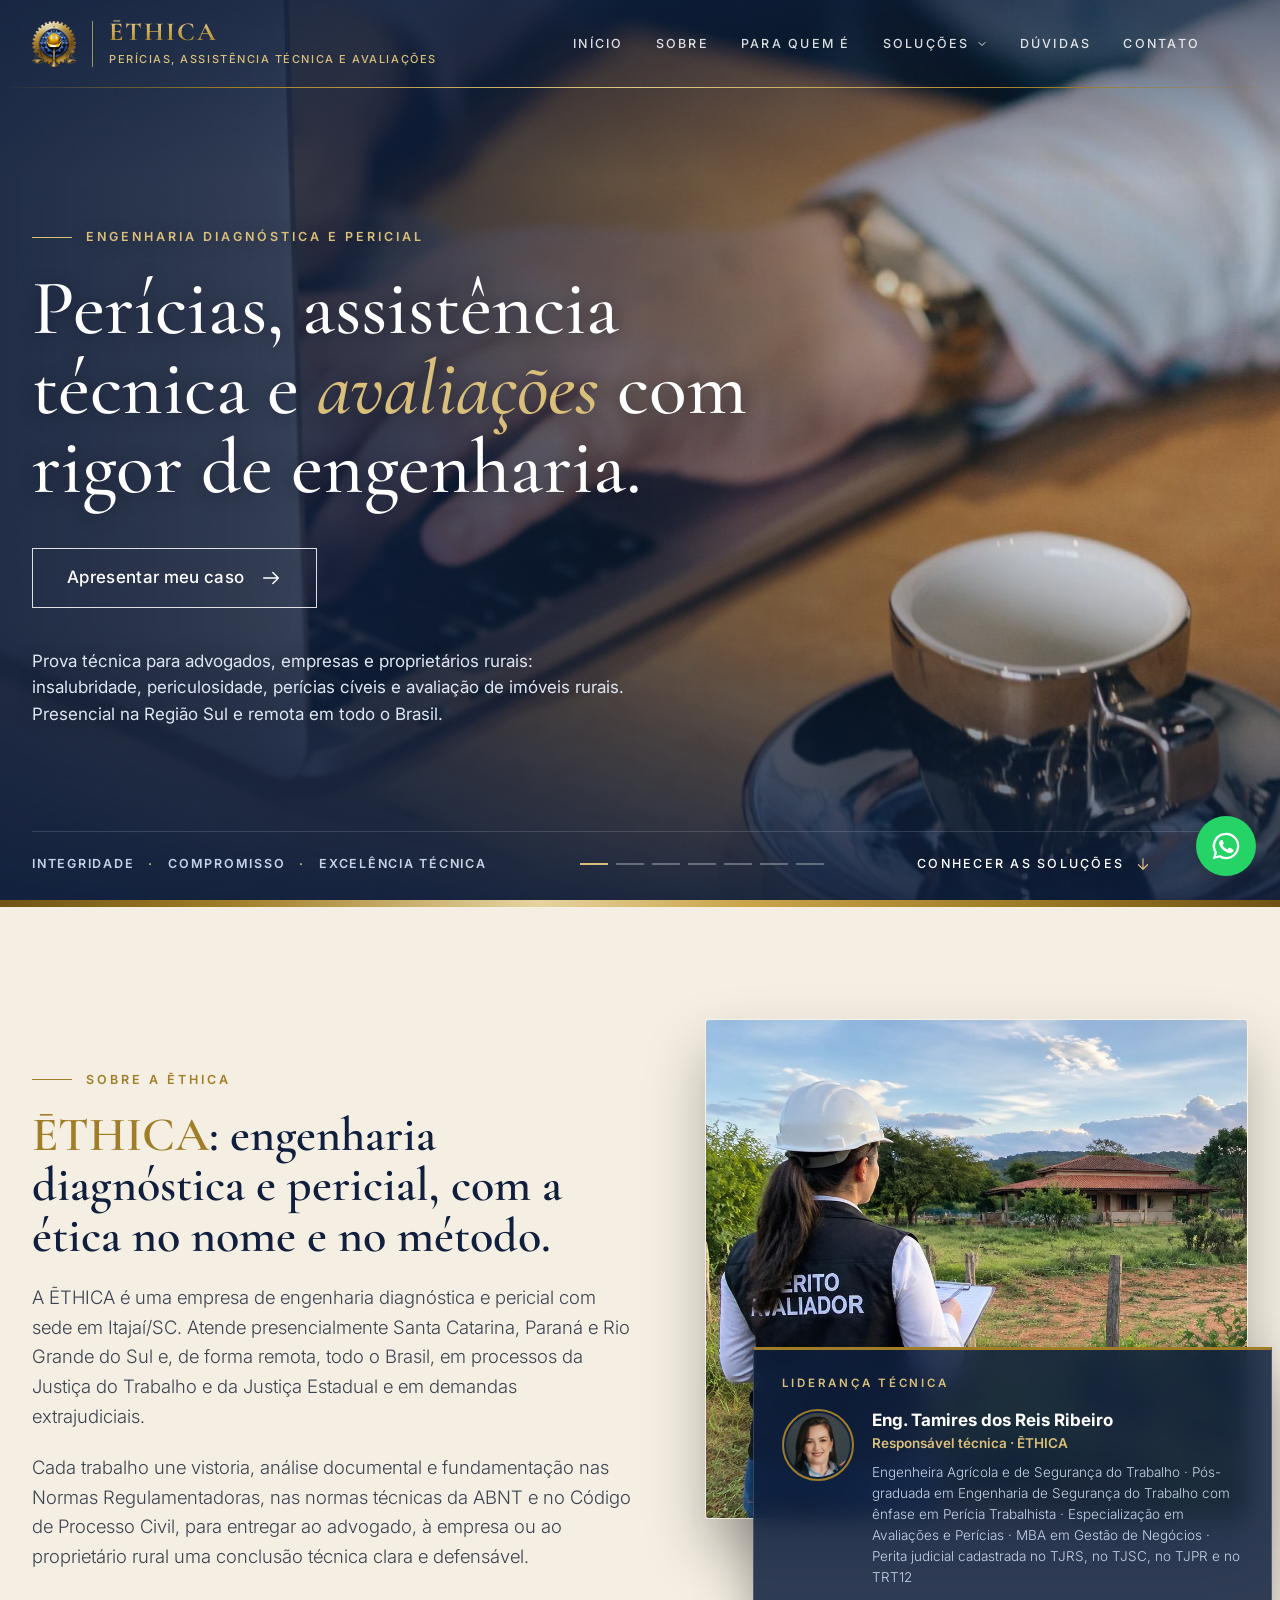
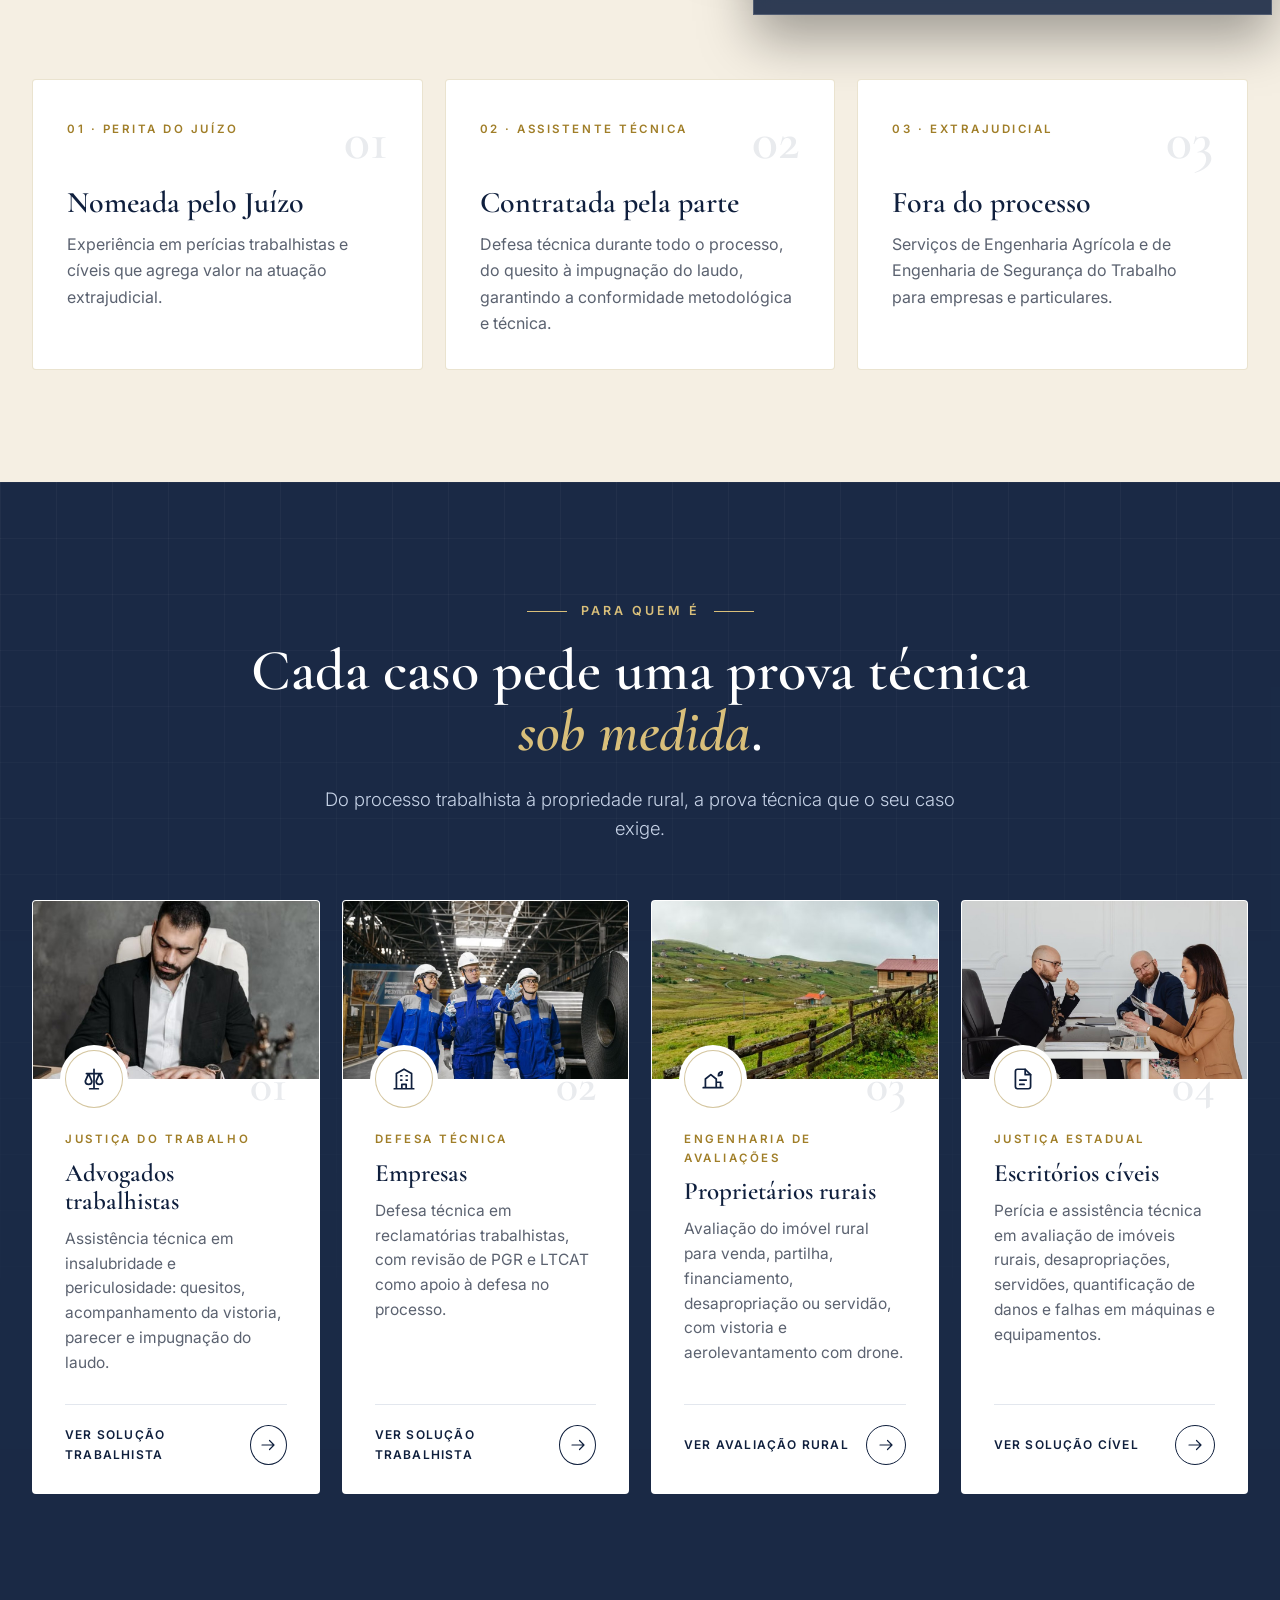
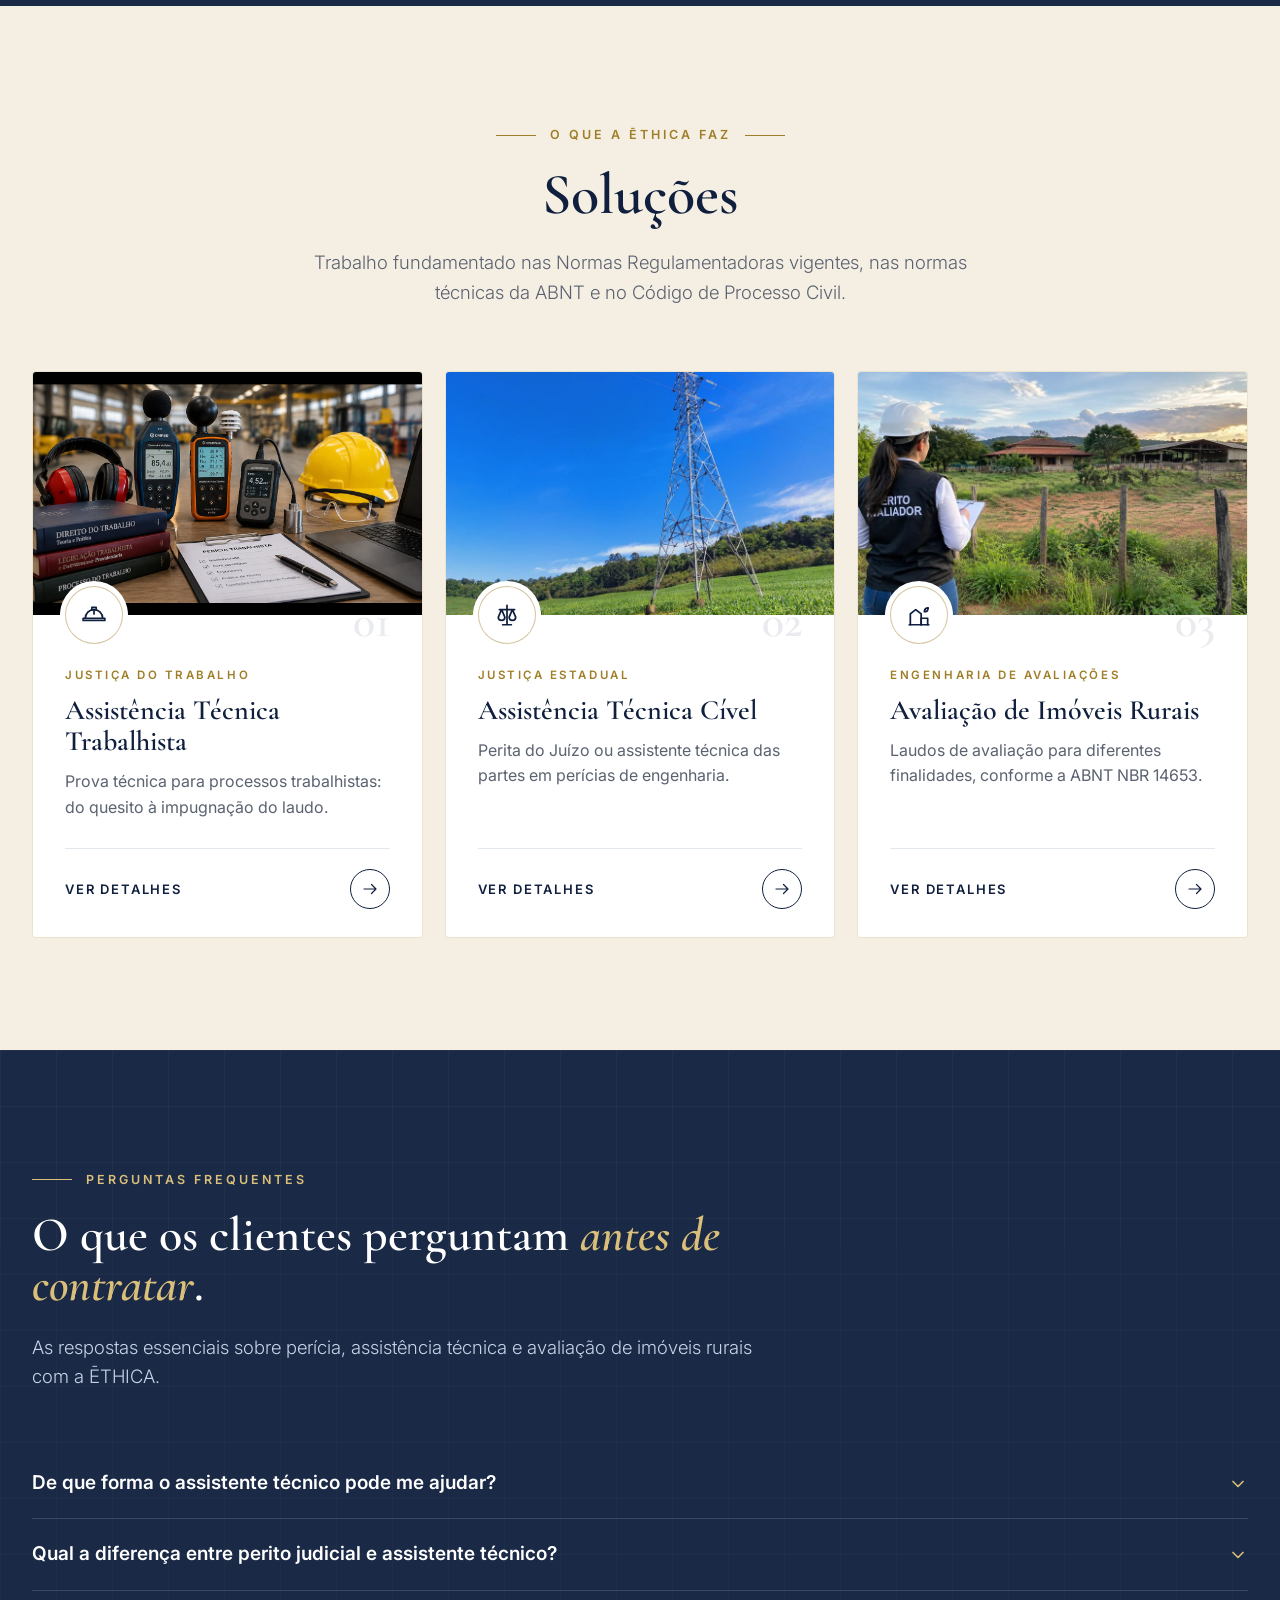
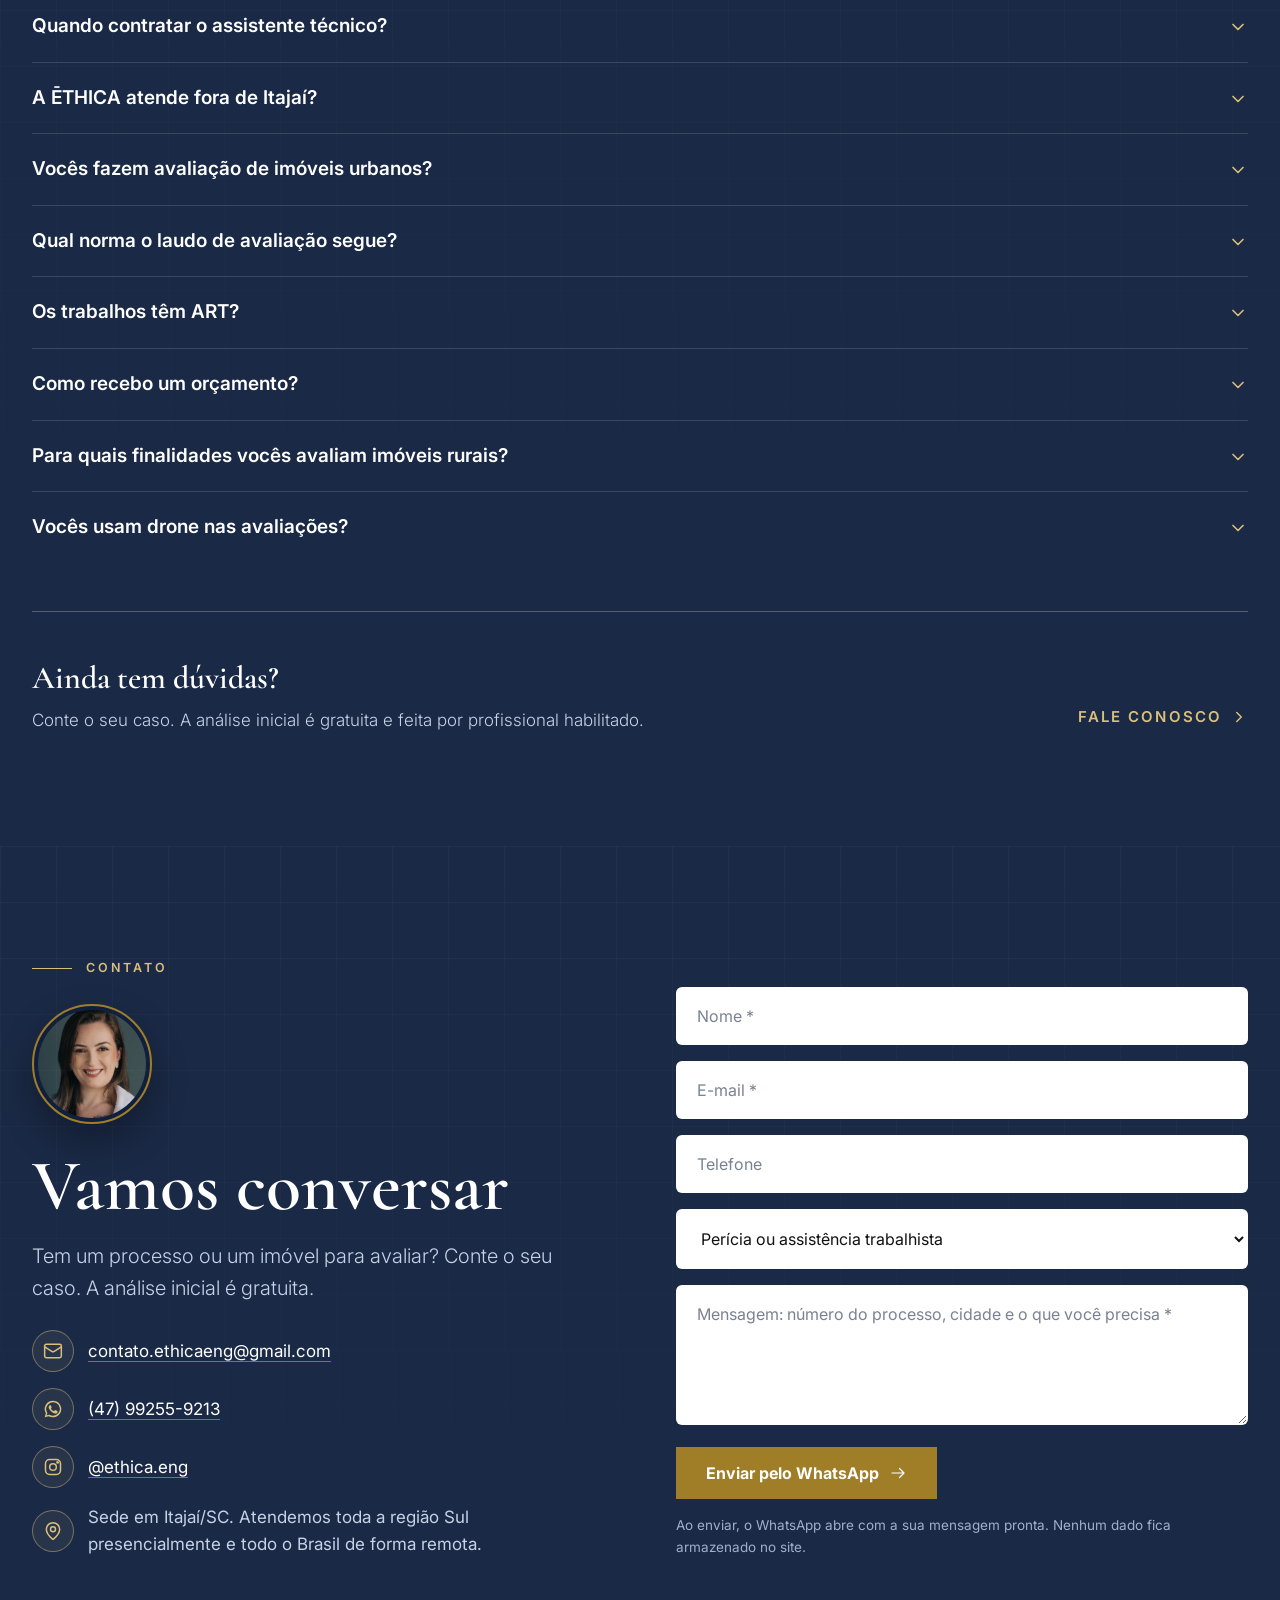
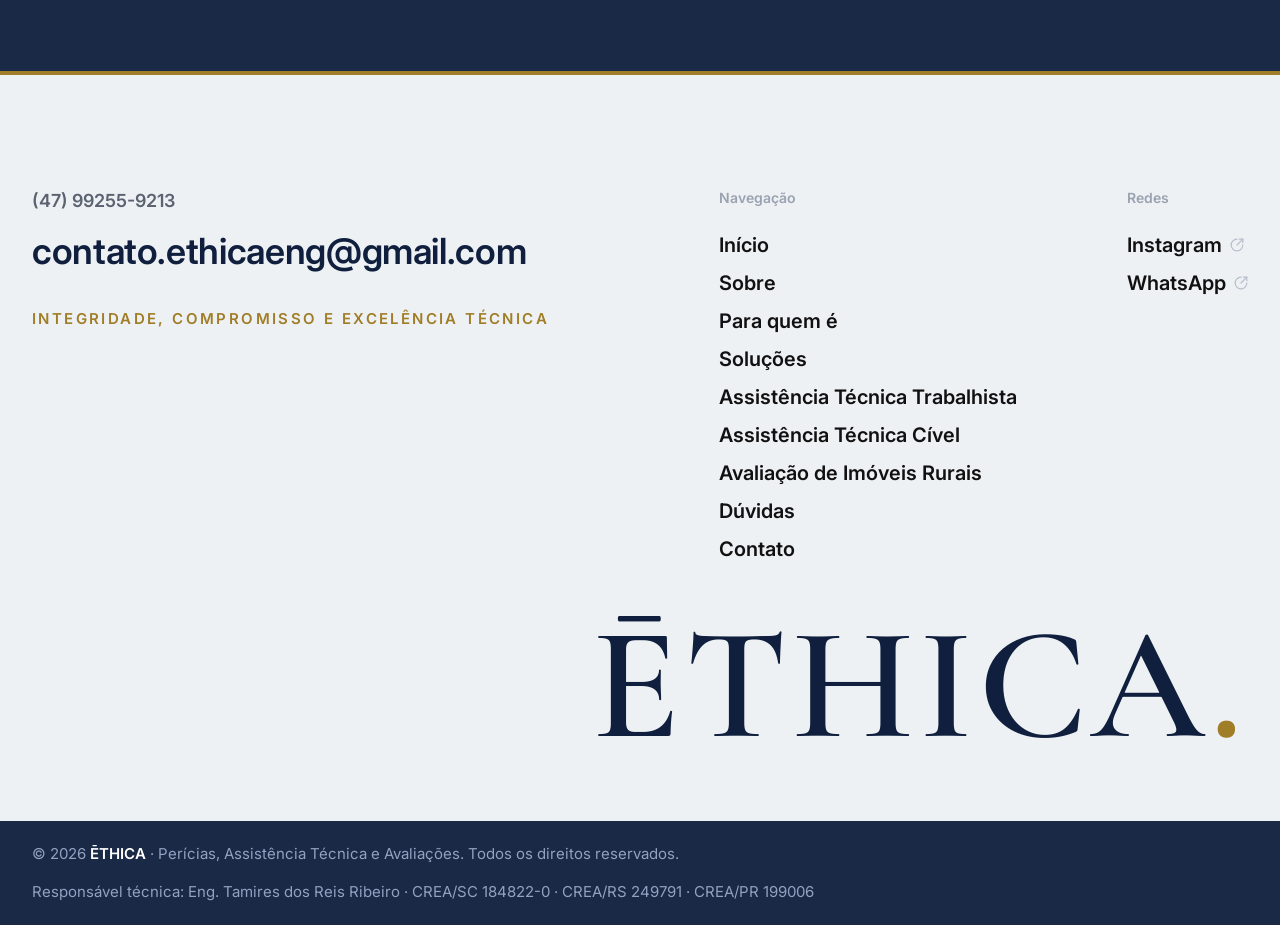
==== index.html @ 604cb1b0 "Site ETHICA" ====
<!DOCTYPE html>
<html lang="pt-BR">
<head>
<meta charset="UTF-8">
<meta name="viewport" content="width=device-width, initial-scale=1">
<title>ĒTHICA: Perícias, Assistência Técnica e Avaliações de Engenharia</title>
<meta name="description" content="Perícia judicial e assistência técnica trabalhista e cível, insalubridade, periculosidade e avaliação de imóveis rurais conforme a ABNT NBR 14653. Atendimento presencial na região Sul e remoto em todo o Brasil.">
<link rel="canonical" href="https://ethicaeng.com.br/">
<link rel="icon" type="image/png" href="img/favicon.png">
<link rel="apple-touch-icon" href="img/apple-touch-icon.png">
<meta name="theme-color" content="#0f1f3d">
<meta property="og:type" content="website">
<meta property="og:title" content="ĒTHICA: Perícias, Assistência Técnica e Avaliações de Engenharia">
<meta property="og:description" content="Perícia judicial, assistência técnica trabalhista e cível e avaliação de imóveis rurais. Integridade, Compromisso e Excelência Técnica.">
<meta property="og:url" content="https://ethicaeng.com.br/">
<meta property="og:image" content="https://ethicaeng.com.br/img/abertura/02-torre-lavoura.jpg">
<meta property="og:locale" content="pt_BR">
<link rel="preconnect" href="https://fonts.googleapis.com">
<link rel="preconnect" href="https://fonts.gstatic.com" crossorigin>
<link href="https://fonts.googleapis.com/css2?family=Cormorant+Garamond:wght@500;600;700&family=Inter:wght@300;400;500;600;700&display=swap" rel="stylesheet">
<script type="application/ld+json">
{
  "@context": "https://schema.org",
  "@type": "ProfessionalService",
  "name": "ĒTHICA · Perícias, Assistência Técnica e Avaliações",
  "slogan": "Integridade, Compromisso e Excelência Técnica",
  "url": "https://ethicaeng.com.br/",
  "logo": "https://ethicaeng.com.br/img/logo-simbolo.png",
  "image": "https://ethicaeng.com.br/img/foto_9710.jpg",
  "email": "contato.ethicaeng@gmail.com",
  "telephone": "+55 47 99255-9213",
  "address": {"@type": "PostalAddress", "addressLocality": "Itajaí", "addressRegion": "SC", "addressCountry": "BR"},
  "areaServed": ["Santa Catarina", "Paraná", "Rio Grande do Sul", "Brasil"],
  "founder": {"@type": "Person", "name": "Tamires dos Reis Ribeiro", "jobTitle": "Engenheira Agrícola e de Segurança do Trabalho"},
  "sameAs": ["https://www.instagram.com/ethica.eng/"]
}
</script>
<link rel="stylesheet" href="css/estilo.css">
</head>
<body>

<header id="topo">
  <div class="container cab">
    <a href="#inicio" class="marca" aria-label="ĒTHICA, ir para o início">
      <img src="img/logo-simbolo.png" alt="" width="46" height="48"><i class="fio" aria-hidden="true"></i><span><b>ĒTHICA</b><small>Perícias, Assistência Técnica e Avaliações</small></span>
    </a>
    <nav class="menu-wrap" aria-label="Menu principal">
      <ul class="menu">
        <li><a href="#inicio">Início</a></li>
        <li><a href="#sobre">Sobre</a></li>
        <li><a href="#para-quem">Para quem é</a></li>
        <li class="tem-sub"><button type="button" aria-expanded="false">Soluções <svg viewBox="0 0 24 24" fill="none" stroke="currentColor" stroke-width="2" stroke-linecap="round" stroke-linejoin="round"><path d="M6 9l6 6 6-6"/></svg></button>
          <ul class="submenu">
            <li><a href="trabalhista.html"><b>Assistência Técnica Trabalhista</b><span>Insalubridade e periculosidade</span></a></li>
            <li><a href="civel.html"><b>Assistência Técnica Cível</b><span>Perita do Juízo ou assistente da parte</span></a></li>
            <li><a href="avaliacao-rural.html"><b>Avaliação de Imóveis Rurais</b><span>Laudos conforme a ABNT NBR 14653</span></a></li>
          </ul>
        </li>
        <li><a href="#duvidas">Dúvidas</a></li>
        <li><a href="#contato">Contato</a></li>
      </ul>
    </nav>
    <div class="cab-dir">
      <button class="hamb" type="button" aria-label="Abrir menu" aria-expanded="false" aria-controls="gaveta"><span></span><span></span></button>
    </div>
  </div>
  <div class="gaveta" id="gaveta">
    <a href="#inicio">Início</a>
    <a href="#sobre">Sobre</a>
    <a href="#para-quem">Para quem é</a>
    <a href="#servicos">Soluções</a>
    <a class="sub" href="trabalhista.html">Assistência Técnica Trabalhista</a>
    <a class="sub" href="civel.html">Assistência Técnica Cível</a>
    <a class="sub" href="avaliacao-rural.html">Avaliação de Imóveis Rurais</a>
    <a href="#duvidas">Dúvidas</a>
    <a href="#contato">Contato</a>
  </div>
</header>

<main>
<!-- ===== Abertura ===== -->
<section class="hero" id="inicio">
  <div class="carrossel" aria-hidden="true">
    <div class="slide cheia ativo"><img src="img/abertura/03-mesa-larga.jpg" fetchpriority="high" alt="" style="object-position:60% 50%" decoding="async"></div>
    <div class="slide cheia"><img data-src="img/abertura/02-torre-lavoura.jpg" alt="" style="object-position:70% 50%" decoding="async"></div>
    <div class="slide cheia"><img data-src="img/abertura/13-silos-metalicos-esp.jpg" alt="" style="object-position:70% 60%" decoding="async"></div>
    <div class="slide cheia"><img data-src="img/abertura/12-perita-larga.jpg" alt="" style="object-position:70% 30%" decoding="async"></div>
    <div class="slide cheia"><img data-src="img/abertura/14b-avaliacao-fisica.jpg" alt="" style="object-position:100% 50%" decoding="async"></div>
    <div class="slide cheia"><img data-src="img/abertura/14c-avaliacao-biologica.jpg" alt="" style="object-position:60% 40%" decoding="async"></div>
    <div class="slide cheia"><img data-src="img/abertura/14a-avaliacao-quimica.jpg" alt="" style="object-position:100% 50%" decoding="async"></div>
  </div>
  <div class="container">
    <div class="hero-texto">
      <span class="etq">Engenharia diagnóstica e pericial</span>
      <h1>Perícias, assistência técnica e <em>avaliações</em> com rigor de engenharia.</h1>
      <a class="btn-linha" href="#contato">Apresentar meu caso <svg viewBox="0 0 24 24" fill="none" stroke="currentColor" stroke-width="1.6" stroke-linecap="round" stroke-linejoin="round"><path d="M4 12h16M14 6l6 6-6 6"/></svg></a>
      <p>Prova técnica para advogados, empresas e proprietários rurais: insalubridade, periculosidade, perícias cíveis e avaliação de imóveis rurais. Presencial na Região Sul e remota em todo o Brasil.</p>
    </div>
    <div class="hero-rodape">
      <div class="valores"><span>Integridade</span><span>Compromisso</span><span>Excelência Técnica</span></div>
      <div class="pontos" role="group" aria-label="Fotos da abertura"><button type="button" aria-label="Foto 1 de 7" aria-current="true"></button><button type="button" aria-label="Foto 2 de 7"></button><button type="button" aria-label="Foto 3 de 7"></button><button type="button" aria-label="Foto 4 de 7"></button><button type="button" aria-label="Foto 5 de 7"></button><button type="button" aria-label="Foto 6 de 7"></button><button type="button" aria-label="Foto 7 de 7"></button></div>
      <a class="rolar" href="#para-quem">Conhecer as soluções <svg viewBox="0 0 24 24" fill="none" stroke="currentColor" stroke-width="1.6" stroke-linecap="round" stroke-linejoin="round"><path d="M12 5v14M6 13l6 6 6-6"/></svg></a>
    </div>
  </div>
</section>
<div class="faixa"></div>

<!-- ===== Sobre a ĒTHICA (bege) ===== -->
<section class="bg-bege" id="sobre">
  <div class="container">
    <div class="sobre-grade">
      <div class="texto">
        <span class="etq revela">Sobre a ĒTHICA</span>
        <h2 class="titulo menor revela"><em>ĒTHICA</em>: engenharia diagnóstica e pericial, com a ética no nome e no método.</h2>
        <p class="revela">A ĒTHICA é uma empresa de engenharia diagnóstica e pericial com sede em Itajaí/SC. Atende presencialmente Santa Catarina, Paraná e Rio Grande do Sul e, de forma remota, todo o Brasil, em processos da Justiça do Trabalho e da Justiça Estadual e em demandas extrajudiciais.</p>
        <p class="revela">Cada trabalho une vistoria, análise documental e fundamentação nas Normas Regulamentadoras, nas normas técnicas da ABNT e no Código de Processo Civil, para entregar ao advogado, à empresa ou ao proprietário rural uma conclusão técnica clara e defensável.</p>
      </div>
      <div class="sobre-visual revela">
        <div class="sv-foto"><img src="img/servicos/rural-topo.jpg" alt="Vistoria de campo da ĒTHICA em imóvel rural" width="1600" height="900" loading="lazy"></div>
        <div class="lider">
          <span class="lider-etq">Liderança técnica</span>
          <div class="lider-pessoa">
            <img src="img/tamires-avatar.jpg" alt="Eng. Tamires dos Reis Ribeiro" width="160" height="160" loading="lazy">
            <div>
              <h3>Eng. Tamires dos Reis Ribeiro</h3>
              <span class="cargo">Responsável técnica · ĒTHICA</span>
              <p>Engenheira Agrícola e de Segurança do Trabalho · Pós-graduada em Engenharia de Segurança do Trabalho com ênfase em Perícia Trabalhista · Especialização em Avaliações e Perícias · MBA em Gestão de Negócios · Perita judicial cadastrada no TJRS, no TJSC, no TJPR e no TRT12</p>
            </div>
          </div>
        </div>
      </div>
    </div>
    <div class="formas3">
      <div class="forma revela"><div class="forma-cab"><span class="n">01 · PERITA DO JUÍZO</span><span class="forma-num">01</span></div><h3>Nomeada pelo Juízo</h3><p>Experiência em perícias trabalhistas e cíveis que agrega valor na atuação extrajudicial.</p></div>
      <div class="forma revela"><div class="forma-cab"><span class="n">02 · ASSISTENTE TÉCNICA</span><span class="forma-num">02</span></div><h3>Contratada pela parte</h3><p>Defesa técnica durante todo o processo, do quesito à impugnação do laudo, garantindo a conformidade metodológica e técnica.</p></div>
      <div class="forma revela"><div class="forma-cab"><span class="n">03 · EXTRAJUDICIAL</span><span class="forma-num">03</span></div><h3>Fora do processo</h3><p>Serviços de Engenharia Agrícola e de Engenharia de Segurança do Trabalho para empresas e particulares.</p></div>
    </div>
  </div>
</section>

<!-- ===== Para quem ===== -->
<section class="bg-marinho grade-fundo" id="para-quem">
  <div class="container">
    <div class="pq-topo">
      <span class="etq revela">Para quem é</span>
      <h2 class="titulo revela">Cada caso pede uma prova técnica <em>sob medida</em>.</h2>
      <p class="intro revela">Do processo trabalhista à propriedade rural, a prova técnica que o seu caso exige.</p>
    </div>
    <div class="grade-servicos grade-4">
      <a class="servico revela" href="trabalhista.html">
        <div class="capa"><img src="img/publicos/advogados.jpg" alt="Advogado analisando documentos do processo no escritório" width="960" height="600" loading="lazy"></div>
        <div class="sol-corpo">
          <div class="sol-cab"><div class="icone"><svg viewBox="0 0 24 24" fill="none" stroke="currentColor" stroke-width="1.6" stroke-linecap="round" stroke-linejoin="round"><path d="M12 3v18M5 7h14M7 7l-3 7a3 3 0 006 0zM17 7l-3 7a3 3 0 006 0zM8 21h8"/></svg></div><span class="pub-num">01</span></div>
          <span class="pub-area">Justiça do Trabalho</span>
          <h3>Advogados trabalhistas</h3>
          <p>Assistência técnica em insalubridade e periculosidade: quesitos, acompanhamento da vistoria, parecer e impugnação do laudo.</p>
          <span class="pub-link">Ver solução trabalhista<i><svg viewBox="0 0 24 24" fill="none" stroke="currentColor" stroke-width="1.6" stroke-linecap="round" stroke-linejoin="round"><path d="M4 12h16M14 6l6 6-6 6"/></svg></i></span>
        </div>
      </a>
      <a class="servico revela" href="trabalhista.html">
        <div class="capa"><img src="img/publicos/empresas.jpg" alt="Equipe com EPI em inspeção no chão de fábrica" width="960" height="600" loading="lazy"></div>
        <div class="sol-corpo">
          <div class="sol-cab"><div class="icone"><svg viewBox="0 0 24 24" fill="none" stroke="currentColor" stroke-width="1.6" stroke-linecap="round" stroke-linejoin="round"><path d="M3 21h18M5 21V7l7-4 7 4v14M9 9h1M14 9h1M9 13h1M14 13h1M10 21v-4h4v4"/></svg></div><span class="pub-num">02</span></div>
          <span class="pub-area">Defesa técnica</span>
          <h3>Empresas</h3>
          <p>Defesa técnica em reclamatórias trabalhistas, com revisão de PGR e LTCAT como apoio à defesa no processo.</p>
          <span class="pub-link">Ver solução trabalhista<i><svg viewBox="0 0 24 24" fill="none" stroke="currentColor" stroke-width="1.6" stroke-linecap="round" stroke-linejoin="round"><path d="M4 12h16M14 6l6 6-6 6"/></svg></i></span>
        </div>
      </a>
      <a class="servico revela" href="avaliacao-rural.html">
        <div class="capa"><img src="img/publicos/rurais.jpg" alt="Propriedade rural com cerca, pastagem e benfeitorias" width="960" height="600" loading="lazy"></div>
        <div class="sol-corpo">
          <div class="sol-cab"><div class="icone"><svg viewBox="0 0 24 24" fill="none" stroke="currentColor" stroke-width="1.6" stroke-linecap="round" stroke-linejoin="round"><path d="M3 20h18M5 20v-8l5-4 5 4v8M15 20v-5h4v5M17 9c0-2 1.5-3.5 3.5-3.5C20.5 7.5 19 9 17 9z"/></svg></div><span class="pub-num">03</span></div>
          <span class="pub-area">Engenharia de avaliações</span>
          <h3>Proprietários rurais</h3>
          <p>Avaliação do imóvel rural para venda, partilha, financiamento, desapropriação ou servidão, com vistoria e aerolevantamento com drone.</p>
          <span class="pub-link">Ver avaliação rural<i><svg viewBox="0 0 24 24" fill="none" stroke="currentColor" stroke-width="1.6" stroke-linecap="round" stroke-linejoin="round"><path d="M4 12h16M14 6l6 6-6 6"/></svg></i></span>
        </div>
      </a>
      <a class="servico revela" href="civel.html">
        <div class="capa"><img src="img/publicos/civeis.jpg" alt="Reunião de advogados e cliente analisando documentos" width="960" height="600" loading="lazy"></div>
        <div class="sol-corpo">
          <div class="sol-cab"><div class="icone"><svg viewBox="0 0 24 24" fill="none" stroke="currentColor" stroke-width="1.6" stroke-linecap="round" stroke-linejoin="round"><path d="M14 3H7a2 2 0 00-2 2v14a2 2 0 002 2h10a2 2 0 002-2V8z"/><path d="M14 3v5h5M9 13h6M9 17h4"/></svg></div><span class="pub-num">04</span></div>
          <span class="pub-area">Justiça Estadual</span>
          <h3>Escritórios cíveis</h3>
          <p>Perícia e assistência técnica em avaliação de imóveis rurais, desapropriações, servidões, quantificação de danos e falhas em máquinas e equipamentos.</p>
          <span class="pub-link">Ver solução cível<i><svg viewBox="0 0 24 24" fill="none" stroke="currentColor" stroke-width="1.6" stroke-linecap="round" stroke-linejoin="round"><path d="M4 12h16M14 6l6 6-6 6"/></svg></i></span>
        </div>
      </a>
    </div>
  </div>
</section>

<!-- ===== Visão geral dos serviços ===== -->
<section class="bg-bege" id="servicos">
  <div class="container">
    <div class="sol-topo">
      <span class="etq revela">O que a ĒTHICA faz</span>
      <h2 class="titulo revela">Soluções</h2>
      <p class="intro revela">Trabalho fundamentado nas Normas Regulamentadoras vigentes, nas normas técnicas da ABNT e no Código de Processo Civil.</p>
    </div>
    <div class="grade-servicos">
      <a class="servico revela" href="trabalhista.html">
        <div class="capa"><img src="img/servicos/trabalhista-capa.jpg?v=2" alt="Instrumentos de medição de ruído, calor e vibração, EPIs e checklist de perícia trabalhista" width="1280" height="800" loading="lazy"></div>
        <div class="sol-corpo">
          <div class="sol-cab"><div class="icone"><svg viewBox="0 0 24 24" fill="none" stroke="currentColor" stroke-width="1.6" stroke-linecap="round" stroke-linejoin="round"><path d="M4 15a8 8 0 0116 0"/><path d="M2 15h20v2H2z"/><path d="M10 7.3V5h4v2.3M12 7v4"/></svg></div><span class="pub-num">01</span></div>
          <span class="pub-area">Justiça do Trabalho</span>
          <h3>Assistência Técnica Trabalhista</h3>
          <p>Prova técnica para processos trabalhistas: do quesito à impugnação do laudo.</p>
          <span class="pub-link">Ver detalhes<i><svg viewBox="0 0 24 24" fill="none" stroke="currentColor" stroke-width="1.6" stroke-linecap="round" stroke-linejoin="round"><path d="M4 12h16M14 6l6 6-6 6"/></svg></i></span>
        </div>
      </a>
      <a class="servico revela" href="civel.html">
        <div class="capa"><img src="img/servicos/civel-capa.jpg" alt="Reunião de advogados e cliente analisando documentos" width="800" height="500" loading="lazy"></div>
        <div class="sol-corpo">
          <div class="sol-cab"><div class="icone"><svg viewBox="0 0 24 24" fill="none" stroke="currentColor" stroke-width="1.6" stroke-linecap="round" stroke-linejoin="round"><path d="M12 3v18M5 7h14M7 7l-3 7a3 3 0 006 0zM17 7l-3 7a3 3 0 006 0zM8 21h8"/></svg></div><span class="pub-num">02</span></div>
          <span class="pub-area">Justiça Estadual</span>
          <h3>Assistência Técnica Cível</h3>
          <p>Perita do Juízo ou assistente técnica das partes em perícias de engenharia.</p>
          <span class="pub-link">Ver detalhes<i><svg viewBox="0 0 24 24" fill="none" stroke="currentColor" stroke-width="1.6" stroke-linecap="round" stroke-linejoin="round"><path d="M4 12h16M14 6l6 6-6 6"/></svg></i></span>
        </div>
      </a>
      <a class="servico revela" href="avaliacao-rural.html">
        <div class="capa"><img src="img/servicos/rural-capa.jpg" alt="Perita em vistoria de imóvel rural" width="800" height="500" loading="lazy"></div>
        <div class="sol-corpo">
          <div class="sol-cab"><div class="icone"><svg viewBox="0 0 24 24" fill="none" stroke="currentColor" stroke-width="1.6" stroke-linecap="round" stroke-linejoin="round"><path d="M3 21h18"/><path d="M4 21V11l5-4 5 4v10"/><path d="M14 21v-6h6v6"/><path d="M17 9c0-2 1.5-3.5 3.5-3.5C20.5 7.5 19 9 17 9z"/></svg></div><span class="pub-num">03</span></div>
          <span class="pub-area">Engenharia de avaliações</span>
          <h3>Avaliação de Imóveis Rurais</h3>
          <p>Laudos de avaliação para diferentes finalidades, conforme a ABNT NBR 14653.</p>
          <span class="pub-link">Ver detalhes<i><svg viewBox="0 0 24 24" fill="none" stroke="currentColor" stroke-width="1.6" stroke-linecap="round" stroke-linejoin="round"><path d="M4 12h16M14 6l6 6-6 6"/></svg></i></span>
        </div>
      </a>
    </div>
  </div>
</section>

<!-- ===== Dúvidas ===== -->
<section class="faq3 bg-marinho grade-fundo" id="duvidas">
  <div class="container">
    <div class="faq3-topo">
      <span class="etq revela">Perguntas frequentes</span>
      <h2 class="titulo menor revela">O que os clientes perguntam <em>antes de contratar</em>.</h2>
      <p class="intro revela">As respostas essenciais sobre perícia, assistência técnica e avaliação de imóveis rurais com a ĒTHICA.</p>
    </div>
    <div class="acc revela">
        <details class="acc-item"><summary>De que forma o assistente técnico pode me ajudar?<svg viewBox="0 0 24 24" fill="none" stroke="currentColor" stroke-width="2" stroke-linecap="round" stroke-linejoin="round" aria-hidden="true"><path d="m6 9 6 6 6-6"/></svg></summary><p>O assistente técnico analisa o processo do ponto de vista técnico e elabora quesitos que conduzem o perito à metodologia correta. Acompanha a perícia e registra em parecer os pontos relevantes da diligência. Se o laudo tiver erro de metodologia, apresenta a impugnação técnica no momento processual adequado.</p></details>
        <details class="acc-item"><summary>Qual a diferença entre perito judicial e assistente técnico?<svg viewBox="0 0 24 24" fill="none" stroke="currentColor" stroke-width="2" stroke-linecap="round" stroke-linejoin="round" aria-hidden="true"><path d="m6 9 6 6 6-6"/></svg></summary><p>O perito é nomeado pelo juiz e deve ser imparcial. O assistente técnico é indicado e contratado pela parte, é de confiança dela e não se sujeita a impedimento ou suspeição (CPC, art. 466, § 1º).</p></details>
        <details class="acc-item"><summary>Quando contratar o assistente técnico?<svg viewBox="0 0 24 24" fill="none" stroke="currentColor" stroke-width="2" stroke-linecap="round" stroke-linejoin="round" aria-hidden="true"><path d="m6 9 6 6 6-6"/></svg></summary><p>O ideal é contratar logo que a perícia for determinada. No processo civil, as partes têm 15 dias, contados da intimação da nomeação do perito, para indicar assistente técnico e apresentar quesitos (CPC, art. 465, § 1º). Na Justiça do Trabalho, cada parte também pode indicar um assistente (Lei nº 5.584/1970, art. 3º, parágrafo único).</p></details>
        <details class="acc-item"><summary>A ĒTHICA atende fora de Itajaí?<svg viewBox="0 0 24 24" fill="none" stroke="currentColor" stroke-width="2" stroke-linecap="round" stroke-linejoin="round" aria-hidden="true"><path d="m6 9 6 6 6-6"/></svg></summary><p>Sim. Atendemos presencialmente toda a região Sul e, de forma remota, todo o Brasil.</p></details>
        <details class="acc-item"><summary>Vocês fazem avaliação de imóveis urbanos?<svg viewBox="0 0 24 24" fill="none" stroke="currentColor" stroke-width="2" stroke-linecap="round" stroke-linejoin="round" aria-hidden="true"><path d="m6 9 6 6 6-6"/></svg></summary><p>Não. A ĒTHICA faz apenas avaliação de imóveis rurais, mas temos ótimos parceiros para indicar.</p></details>
        <details class="acc-item"><summary>Qual norma o laudo de avaliação segue?<svg viewBox="0 0 24 24" fill="none" stroke="currentColor" stroke-width="2" stroke-linecap="round" stroke-linejoin="round" aria-hidden="true"><path d="m6 9 6 6 6-6"/></svg></summary><p>A ABNT NBR 14653, com pesquisa de mercado, tratamento dos dados e indicação dos graus de fundamentação e precisão.</p></details>
        <details class="acc-item"><summary>Os trabalhos têm ART?<svg viewBox="0 0 24 24" fill="none" stroke="currentColor" stroke-width="2" stroke-linecap="round" stroke-linejoin="round" aria-hidden="true"><path d="m6 9 6 6 6-6"/></svg></summary><p>Sim. Os serviços de engenharia são registrados com Anotação de Responsabilidade Técnica (ART) no CREA, conforme a Lei nº 6.496/1977.</p></details>
        <details class="acc-item"><summary>Como recebo um orçamento?<svg viewBox="0 0 24 24" fill="none" stroke="currentColor" stroke-width="2" stroke-linecap="round" stroke-linejoin="round" aria-hidden="true"><path d="m6 9 6 6 6-6"/></svg></summary><p>Entre em contato e descreva a demanda. Solicitamos os documentos necessários para a análise e enviamos a proposta de honorários o mais rápido possível.</p></details>
        <details class="acc-item"><summary>Para quais finalidades vocês avaliam imóveis rurais?<svg viewBox="0 0 24 24" fill="none" stroke="currentColor" stroke-width="2" stroke-linecap="round" stroke-linejoin="round" aria-hidden="true"><path d="m6 9 6 6 6-6"/></svg></summary><p>Venda, partilha, financiamento, desapropriação e servidão, entre outras. O laudo segue a ABNT NBR 14653.</p></details>
        <details class="acc-item"><summary>Vocês usam drone nas avaliações?<svg viewBox="0 0 24 24" fill="none" stroke="currentColor" stroke-width="2" stroke-linecap="round" stroke-linejoin="round" aria-hidden="true"><path d="m6 9 6 6 6-6"/></svg></summary><p>Sim. A vistoria do imóvel rural pode incluir aerolevantamento com drone, que registra a área, as benfeitorias e o uso do solo.</p></details>
    </div>
    <div class="faq3-sep"></div>
    <div class="faq3-rodape revela">
      <div>
        <h3>Ainda tem dúvidas?</h3>
        <p>Conte o seu caso. A análise inicial é gratuita e feita por profissional habilitado.</p>
      </div>
      <a href="#contato" class="faq3-link">Fale conosco <svg viewBox="0 0 24 24" fill="none" stroke="currentColor" stroke-width="2" stroke-linecap="round" stroke-linejoin="round" aria-hidden="true"><path d="m9 18 6-6-6-6"/></svg></a>
    </div>
  </div>
</section>

<!-- ===== Contato (modelo: avatar + lista + formulário) ===== -->
<section class="contato2 bg-marinho grade-fundo" id="contato">
  <div class="container">
    <div class="ct-grade">
      <div class="ct-esq">
        <span class="etq revela">Contato</span>
        <div class="ct-avatar revela"><img src="img/tamires-contato.jpg" alt="Eng. Tamires dos Reis Ribeiro" width="160" height="160" loading="lazy"></div>
        <h2 class="revela">Vamos conversar</h2>
        <p class="ct-sub revela">Tem um processo ou um imóvel para avaliar? Conte o seu caso. A análise inicial é gratuita.</p>
        <ul class="ct-lista revela">
          <li><span class="ct-ic" aria-label="E-mail"><svg viewBox="0 0 24 24" fill="none" stroke="currentColor" stroke-width="1.8" stroke-linecap="round" stroke-linejoin="round"><rect x="2" y="4" width="20" height="16" rx="2"/><path d="M22 7l-9 5.7a2 2 0 01-2 0L2 7"/></svg></span><a href="mailto:contato.ethicaeng@gmail.com">contato.ethicaeng@gmail.com</a></li>
          <li><span class="ct-ic" aria-label="WhatsApp"><svg viewBox="0 0 24 24" fill="currentColor"><path d="M12 2a10 10 0 00-8.6 15.1L2 22l5-1.3A10 10 0 1012 2zm0 18.2a8.2 8.2 0 01-4.2-1.2l-.3-.2-3 .8.8-2.9-.2-.3A8.2 8.2 0 1112 20.2zm4.5-6.1c-.2-.1-1.5-.7-1.7-.8s-.4-.1-.6.1-.7.8-.8 1-.3.2-.5.1a6.7 6.7 0 01-3.3-2.9c-.3-.4.2-.4.7-1.4a.5.5 0 000-.4l-.8-1.9c-.2-.5-.4-.4-.6-.4h-.5a1 1 0 00-.7.3 3 3 0 00-.9 2.2 5.2 5.2 0 001.1 2.7 11.8 11.8 0 004.5 4c1.7.7 2.3.8 3.2.6a2.7 2.7 0 001.8-1.2 2.2 2.2 0 00.2-1.2c-.1-.1-.3-.2-.6-.3z"/></svg></span><a href="https://wa.me/5547992559213?text=Ol%C3%A1%2C%20vim%20do%20site%20%C4%92THICA%20e%20fiquei%20com%20algumas%20d%C3%BAvidas%2C%20pode%20me%20ajudar%3F" target="_blank" rel="noopener">(47) 99255-9213</a></li>
          <li><span class="ct-ic" aria-label="Instagram"><svg viewBox="0 0 24 24" fill="none" stroke="currentColor" stroke-width="1.8" stroke-linecap="round" stroke-linejoin="round"><rect x="3" y="3" width="18" height="18" rx="5"/><circle cx="12" cy="12" r="4"/><circle cx="17.5" cy="6.5" r=".8" fill="currentColor"/></svg></span><a href="https://www.instagram.com/ethica.eng/" target="_blank" rel="noopener">@ethica.eng</a></li>
          <li><span class="ct-ic" aria-label="Localização"><svg viewBox="0 0 24 24" fill="none" stroke="currentColor" stroke-width="1.8" stroke-linecap="round" stroke-linejoin="round"><path d="M20 10c0 5-5.5 10.2-7.4 11.8a1 1 0 01-1.2 0C9.5 20.2 4 15 4 10a8 8 0 0116 0"/><circle cx="12" cy="10" r="3"/></svg></span><span>Sede em Itajaí/SC. Atendemos toda a região Sul presencialmente e todo o Brasil de forma remota.</span></li>
        </ul>
      </div>
      <div class="ct-dir revela">
        <form class="ct-form" id="form-contato" novalidate>
          <label class="sr" for="nome">Nome</label><input id="nome" name="nome" placeholder="Nome *" required>
          <label class="sr" for="email">E-mail</label><input id="email" name="email" type="email" placeholder="E-mail *" required>
          <label class="sr" for="telefone">Telefone</label><input id="telefone" name="telefone" type="tel" placeholder="Telefone">
          <label class="sr" for="assunto">Assunto</label>
          <select id="assunto" name="assunto">
            <option>Perícia ou assistência trabalhista</option>
            <option>Perícia ou assistência cível</option>
            <option>Avaliação de imóvel rural</option>
            <option>Outro assunto</option>
          </select>
          <label class="sr" for="mensagem">Mensagem</label><textarea id="mensagem" name="mensagem" placeholder="Mensagem: número do processo, cidade e o que você precisa *" required></textarea>
          <button class="btn btn-ouro" type="submit">Enviar pelo WhatsApp <svg viewBox="0 0 24 24" fill="none" stroke="currentColor" stroke-width="1.6" stroke-linecap="round" stroke-linejoin="round"><path d="M4 12h16M14 6l6 6-6 6"/></svg></button>
          <small>Ao enviar, o WhatsApp abre com a sua mensagem pronta. Nenhum dado fica armazenado no site.</small>
        </form>
      </div>
    </div>
  </div>
</section>
</main>

<!-- ===== Rodapé ===== -->
<footer>
  <div class="container">
    <div class="rod-topo">
      <div class="rod-contato">
        <a class="tel" href="https://wa.me/5547992559213?text=Ol%C3%A1%2C%20vim%20do%20site%20%C4%92THICA%20e%20fiquei%20com%20algumas%20d%C3%BAvidas%2C%20pode%20me%20ajudar%3F" target="_blank" rel="noopener">(47) 99255-9213</a>
        <a class="mail" href="mailto:contato.ethicaeng@gmail.com">contato.ethicaeng@gmail.com</a>
        <span class="lema">Integridade, Compromisso e Excelência Técnica</span>
      </div>
      <div class="rod-listas">
        <ul>
          <li class="t">Navegação</li>
          <li><a href="#inicio">Início</a></li>
          <li><a href="#sobre">Sobre</a></li>
          <li><a href="#para-quem">Para quem é</a></li>
          <li><a href="#servicos">Soluções</a></li>
          <li><a href="trabalhista.html">Assistência Técnica Trabalhista</a></li>
          <li><a href="civel.html">Assistência Técnica Cível</a></li>
          <li><a href="avaliacao-rural.html">Avaliação de Imóveis Rurais</a></li>
          <li><a href="#duvidas">Dúvidas</a></li>
          <li><a href="#contato">Contato</a></li>
        </ul>
        <ul>
          <li class="t">Redes</li>
          <li><a href="https://www.instagram.com/ethica.eng/" target="_blank" rel="noopener">Instagram <svg viewBox="0 0 24 24" fill="none" stroke="currentColor" stroke-width="2" stroke-linecap="round" stroke-linejoin="round"><path d="M22 12A10 10 0 1112 2"/><path d="M22 2L12 12"/><path d="M16 2h6v6"/></svg></a></li>
          <li><a href="https://wa.me/5547992559213?text=Ol%C3%A1%2C%20vim%20do%20site%20%C4%92THICA%20e%20fiquei%20com%20algumas%20d%C3%BAvidas%2C%20pode%20me%20ajudar%3F" target="_blank" rel="noopener">WhatsApp <svg viewBox="0 0 24 24" fill="none" stroke="currentColor" stroke-width="2" stroke-linecap="round" stroke-linejoin="round"><path d="M22 12A10 10 0 1112 2"/><path d="M22 2L12 12"/><path d="M16 2h6v6"/></svg></a></li>
        </ul>
      </div>
    </div>
    <div class="rod-gigante" aria-hidden="true">ĒTHICA<span>.</span></div>
  </div>
  <div class="rod-barra">
    <div class="container">
      <p>© <span id="ano">2026</span> <b>ĒTHICA</b> · Perícias, Assistência Técnica e Avaliações. Todos os direitos reservados.</p>
      <p>Responsável técnica: Eng. Tamires dos Reis Ribeiro · CREA/SC 184822-0 · CREA/RS 249791 · CREA/PR 199006</p>
    </div>
  </div>
</footer>

<a class="zap" href="https://wa.me/5547992559213?text=Ol%C3%A1%2C%20vim%20do%20site%20%C4%92THICA%20e%20fiquei%20com%20algumas%20d%C3%BAvidas%2C%20pode%20me%20ajudar%3F" target="_blank" rel="noopener" aria-label="Conversar pelo WhatsApp">
  <svg viewBox="0 0 24 24"><path d="M12 2a10 10 0 00-8.6 15.1L2 22l5-1.3A10 10 0 1012 2zm0 18.2a8.2 8.2 0 01-4.2-1.2l-.3-.2-3 .8.8-2.9-.2-.3A8.2 8.2 0 1112 20.2zm4.5-6.1c-.2-.1-1.5-.7-1.7-.8s-.4-.1-.6.1-.7.8-.8 1-.3.2-.5.1a6.7 6.7 0 01-3.3-2.9c-.3-.4.2-.4.7-1.4a.5.5 0 000-.4l-.8-1.9c-.2-.5-.4-.4-.6-.4h-.5a1 1 0 00-.7.3 3 3 0 00-.9 2.2 5.2 5.2 0 001.1 2.7 11.8 11.8 0 004.5 4c1.7.7 2.3.8 3.2.6a2.7 2.7 0 001.8-1.2 2.2 2.2 0 00.2-1.2c-.1-.1-.3-.2-.6-.3z"/></svg><span>Fale pelo WhatsApp</span>
</a>

<script src="js/site.js"></script>
</body>
</html>
---- css/estilo.css ----
:root{
    --azul:#3366cc; --marinho:#0f1f3d; --marinho2:#1c3565;
    --petroleo:#0b3b47; --petroleo2:#115564;
    --dourado:#a07e28; --ouro:#d9bf7a;
    --gelo:#eef1f4; --preto:#111; --cinza:#5b6270; --suave:#f3f5f8; --linha:#e3e7ee; --raio:14px;
  }
  *{box-sizing:border-box;margin:0;padding:0}
  html{scroll-behavior:smooth;scroll-padding-top:80px}
  body{font-family:"Inter",system-ui,-apple-system,"Segoe UI",Arial,sans-serif;color:var(--preto);font-size:16px;line-height:1.6;background:var(--gelo);-webkit-font-smoothing:antialiased}
  img{max-width:100%;display:block}
  a{color:inherit}
  .container{width:100%;max-width:1320px;margin:0 auto;padding:0 32px}
  section{padding:112px 0;position:relative}

  /* fundos escuros alternados */
  .bg-marinho,.bg-petroleo{background:rgba(15,31,61,.95);color:#fff}
  
  .grade-fundo:before{content:"";position:absolute;inset:0;pointer-events:none;
    background-image:linear-gradient(rgba(255,255,255,.035) 1px,transparent 1px),linear-gradient(90deg,rgba(255,255,255,.035) 1px,transparent 1px);
    background-size:56px 56px;mask-image:linear-gradient(180deg,#000 0%,transparent 85%);-webkit-mask-image:linear-gradient(180deg,#000 0%,transparent 85%)}
  .bg-suave{background:var(--gelo)}
  .bg-branco{background:#fff}

  /* etiqueta + título (estilo da referência) */
  .etq{display:inline-flex;align-items:center;gap:14px;font-size:12.5px;font-weight:600;letter-spacing:.24em;text-transform:uppercase;color:var(--dourado)}
  .etq:before{content:"";width:40px;height:1px;background:currentColor}
  .bg-marinho .etq,.bg-petroleo .etq{color:var(--ouro)}
  .titulo{font-size:52px;line-height:1.08;font-weight:600;letter-spacing:-.015em;margin-top:20px;max-width:900px}
  .titulo.menor{font-size:42px}
  .bg-suave .titulo,section:not(.bg-marinho):not(.bg-petroleo) .titulo{color:var(--marinho)}
  .bg-marinho .titulo,.bg-petroleo .titulo{color:#fff}
  .intro{font-size:20px;color:var(--cinza);margin-top:22px;max-width:720px;font-weight:300}
  .bg-marinho .intro,.bg-petroleo .intro{color:#c6d2e6}

  .btn{display:inline-flex;align-items:center;justify-content:center;gap:10px;font-weight:700;text-decoration:none;border-radius:0;padding:14px 28px;transition:all .2s;border:2px solid transparent;cursor:pointer;font-family:inherit;font-size:16px}
  .btn svg{width:18px;height:18px}
  .btn-ouro{background:var(--dourado);color:#fff}
  .btn-ouro:hover{background:#86681f}
  .btn-azul{background:var(--azul);color:#fff}
  .btn-azul:hover{background:var(--marinho2)}
  .btn-contorno{border-color:rgba(255,255,255,.45);color:#fff}
  .btn-contorno:hover{background:rgba(255,255,255,.08)}

  /* ===== Cabeçalho (modelo enviado) ===== */
  header{position:fixed;top:0;left:0;right:0;z-index:50;background:rgba(238,241,244,.86);backdrop-filter:blur(10px);-webkit-backdrop-filter:blur(10px);border-bottom:1px solid rgba(15,31,61,.08);transition:box-shadow .25s}
  header.solido{box-shadow:0 6px 24px rgba(15,31,61,.08)}
  .cab{display:grid;grid-template-columns:1fr auto 1fr;align-items:center;gap:32px;height:76px}
  .marca{display:flex;align-items:center;gap:10px;text-decoration:none;color:var(--marinho)}
  .marca img{width:42px;height:42px;object-fit:contain}
  .marca b{display:block;font-size:21px;letter-spacing:.12em;line-height:1}
  .marca small{display:block;font-size:12px;color:var(--dourado);font-weight:600;margin-top:4px}
  .menu{display:flex;list-style:none;align-items:center}
  .menu > li{position:relative}
  .menu > li > a,.menu > li > button{display:inline-flex;align-items:center;gap:6px;padding:9px 16px;font:inherit;font-size:15px;color:rgba(17,17,17,.62);text-decoration:none;background:none;border:0;cursor:pointer;transition:background .2s,color .2s}
  .menu > li > a:hover,.menu > li > button:hover,.menu > li.aberto > button{background:rgba(15,31,61,.06);color:var(--preto)}
  .menu svg{width:12px;height:12px;transition:transform .3s}
  .menu li.aberto svg{transform:rotate(180deg)}
  .submenu{position:absolute;top:calc(100% + 10px);left:0;min-width:300px;background:#fff;border:1px solid var(--linha);box-shadow:0 18px 40px rgba(15,31,61,.12);padding:8px;list-style:none;opacity:0;visibility:hidden;transform:translateY(-6px);transition:all .2s}
  .menu li.aberto .submenu{opacity:1;visibility:visible;transform:none}
  .submenu a{display:block;padding:12px 14px;text-decoration:none}
  .submenu a:hover{background:var(--gelo)}
  .submenu b{display:block;font-size:15px;color:var(--marinho)}
  .submenu span{font-size:13.5px;color:var(--cinza)}
  .cab-dir{justify-self:end;display:flex;align-items:center;gap:8px}
  .fantasma{display:inline-flex;align-items:center;gap:6px;padding:9px 12px;font-size:15px;font-weight:600;color:var(--marinho);text-decoration:none;transition:background .2s}
  .fantasma:hover{background:rgba(15,31,61,.06)}
  .fantasma svg{width:16px;height:16px}
  .hamb{display:none;width:44px;height:44px;border:0;background:none;cursor:pointer;place-items:center;color:var(--preto)}
  .hamb svg{width:22px;height:22px}
  .gaveta{display:none;border-top:1px solid var(--linha);background:#fff;padding:12px 22px 22px}
  .gaveta.aberta{display:block}
  .gaveta a{display:block;padding:12px 0;border-bottom:1px solid var(--linha);text-decoration:none;font-weight:600;color:var(--marinho)}
  .gaveta a.sub{padding-left:16px;font-weight:400;color:#333}

  /* ===== Abertura ===== */
  .hero{color:#fff;background:radial-gradient(900px 520px at 80% 20%,rgba(51,102,204,.25) 0%,transparent 65%),rgba(15,31,61,.95);padding:0;overflow:hidden}
  .hero .container{display:grid;grid-template-columns:1.2fr .8fr;gap:48px;align-items:center;min-height:760px;padding-top:76px;position:relative}
  .hero-texto{padding:80px 0 96px}
  .hero h1{font-size:56px;line-height:1.06;font-weight:600;letter-spacing:-.03em;margin:24px 0}
  .hero h1 em{font-style:normal;color:var(--ouro)}
  .hero p{font-size:21px;color:#c6d2e6;max-width:620px;margin-bottom:38px;font-weight:300}
  .hero .acoes{display:flex;gap:14px;flex-wrap:wrap}
  .hero-foto{position:relative;display:flex;align-items:center;justify-content:center;align-self:center;padding:40px 0}
  .hero-foto img{position:relative;z-index:1;width:440px;height:440px;max-width:100%;object-fit:cover;object-position:50% 18%;border-radius:50%;box-shadow:0 24px 60px rgba(0,0,0,.35)}
  .hero-foto:before{content:"";position:absolute;width:500px;height:500px;max-width:calc(100% + 60px);aspect-ratio:1;border-radius:50%;border:1px solid rgba(217,191,122,.75);top:50%;left:50%;transform:translate(-50%,-50%)}
  .valores{display:flex;gap:10px;flex-wrap:wrap;margin-top:44px}
  .valores{gap:0 !important}
  .valores span{font-size:14px;font-weight:600;letter-spacing:.14em;text-transform:uppercase;color:#dfe6f3}
  .valores span+span:before{content:"·";color:var(--ouro);margin:0 14px}
  .faixa{height:4px;background:linear-gradient(90deg,var(--dourado),#c9a54a,var(--dourado))}

  /* ===== Para quem ===== */
  .publicos{display:grid;grid-template-columns:repeat(4,1fr);gap:18px;margin-top:56px}
  .publico{background:#fff;border:1px solid var(--linha);border-radius:var(--raio);padding:30px 28px;transition:transform .2s,box-shadow .2s}
  .publico:hover{transform:translateY(-4px);box-shadow:0 14px 30px rgba(15,31,61,.08)}
  .publico .ic{width:44px;height:44px;border-radius:10px;border:1px solid var(--linha);display:grid;place-items:center;color:var(--azul);margin-bottom:22px}
  .publico .ic svg{width:22px;height:22px}
  .publico h3{font-size:20px;color:var(--marinho);margin-bottom:8px}
  .publico p{font-size:15.5px;color:var(--cinza)}

  /* ===== Visão geral dos serviços (modelo enviado) ===== */
  .grade-servicos{display:grid;grid-template-columns:repeat(4,1fr);gap:28px;margin-top:64px}
  .servico{text-align:center;padding:34px 22px;border-radius:var(--raio);transition:background .25s;text-decoration:none;display:block}
  .servico:hover{background:var(--suave)}
  .servico .icone{width:76px;height:76px;margin:0 auto 24px;border-radius:50%;background:var(--suave);display:grid;place-items:center;color:var(--azul);transition:all .25s}
  .servico:hover .icone{background:var(--marinho);color:#fff}
  .servico .icone svg{width:34px;height:34px}
  .servico h3{font-size:20px;font-weight:700;color:var(--marinho);margin-bottom:10px}
  .servico p{font-size:15.5px;color:var(--cinza)}
  .servico .mais{display:inline-block;margin-top:18px;font-size:14px;font-weight:700;color:var(--dourado)}

  /* ===== Blocos de serviço detalhados ===== */
  .detalhe .container{display:grid;grid-template-columns:1fr 1fr;gap:80px;align-items:start}
  .detalhe .lead-list{margin-top:34px;display:flex;flex-direction:column;gap:14px}
  .detalhe .lead-list p{padding-left:22px;position:relative;font-size:17.5px}
  .detalhe .lead-list p:before{content:"";position:absolute;left:0;top:11px;width:8px;height:8px;border-radius:2px;background:var(--dourado)}
  .bg-marinho .lead-list p,.bg-petroleo .lead-list p{color:#dfe6f3}
  .caixa{border-radius:18px;padding:40px;border:1px solid rgba(255,255,255,.12);background:rgba(255,255,255,.04)}
  .caixa.clara{background:#fff;border:1px solid var(--linha);box-shadow:0 18px 40px rgba(15,31,61,.06)}
  .caixa h3{font-size:14px;font-weight:600;letter-spacing:.2em;text-transform:uppercase;color:var(--ouro);margin-bottom:24px}
  .caixa.clara h3{color:var(--dourado)}
  .check{list-style:none;display:flex;flex-direction:column}
  .check li{display:flex;gap:14px;padding:16px 0;border-bottom:1px solid rgba(255,255,255,.1);font-size:17px;color:#c6d2e6}
  .caixa.clara .check li{border-bottom-color:var(--linha);color:#444}
  .check li:last-child{border-bottom:0;padding-bottom:0}
  .check li b{color:#fff;font-weight:600}
  .caixa.clara .check li b{color:var(--marinho)}
  .check svg{flex:none;width:22px;height:22px;color:var(--ouro);margin-top:1px}
  .caixa.clara .check svg{color:var(--dourado)}
  .detalhe .cta-linha{margin-top:36px}

  /* avaliação rural */
  .metodos{display:grid;grid-template-columns:1fr 1fr;gap:14px;margin-top:30px}
  .metodo{border:1px solid rgba(255,255,255,.14);border-radius:12px;padding:20px 22px}
  .metodo b{display:block;font-size:17px;color:#fff;margin-bottom:4px}
  .metodo span{font-size:15px;color:#aebbd6}
  .norma{margin-top:30px;padding:20px 24px;border-left:3px solid var(--ouro);background:rgba(255,255,255,.05);border-radius:0 10px 10px 0;color:#dfe6f3;font-size:16px}
  .finalidades{display:grid;grid-template-columns:1fr 1fr;gap:14px}
  .fin{border-radius:12px;padding:22px 24px;background:rgba(255,255,255,.05);border:1px solid rgba(255,255,255,.1);display:flex;gap:16px;align-items:flex-start;transition:background .2s}
  .fin:hover{background:rgba(255,255,255,.09)}
  .fin .n{font-size:13px;font-weight:700;color:var(--ouro);letter-spacing:.1em;margin-top:3px}
  .fin p{font-size:16.5px;color:#e6ecf6}

  /* ===== Como funciona ===== */
  .topo-sec{display:flex;justify-content:space-between;align-items:end;gap:40px;flex-wrap:wrap}
  .topo-sec .intro{max-width:480px;margin-top:0}
  .etapas{display:grid;grid-template-columns:repeat(3,1fr);margin-top:60px;border-top:1px solid var(--linha);border-left:1px solid var(--linha)}
  .etapa{padding:38px 34px;border-right:1px solid var(--linha);border-bottom:1px solid var(--linha);transition:background .2s}
  .etapa:hover{background:var(--suave)}
  .etapa .num{font-size:46px;font-weight:300;color:var(--dourado);line-height:1}
  .etapa h3{font-size:20px;color:var(--marinho);margin:18px 0 8px}
  .etapa p{font-size:16px;color:var(--cinza)}

  /* ===== Sobre a ĒTHICA ===== */
  .sobre-empresa .container{display:grid;grid-template-columns:1.1fr .9fr;gap:80px;align-items:center}
  .sobre-empresa .texto p{font-size:19px;color:#dfe6f3;margin-top:22px;font-weight:300}
  .formas{display:grid;gap:16px}
  .forma{border:1px solid rgba(255,255,255,.14);border-radius:16px;padding:30px;background:rgba(255,255,255,.04)}
  .forma .n{font-size:13px;font-weight:700;letter-spacing:.14em;color:var(--ouro)}
  .forma h3{font-size:22px;margin:8px 0 6px}
  .forma p{color:#c6d2e6;font-size:16px}
  .estados{display:flex;gap:12px;margin-top:34px;flex-wrap:wrap}
  .estados span{border:1px solid rgba(255,255,255,.2);border-radius:10px;padding:10px 16px;font-size:15px;color:#dfe6f3}
  .estados b{color:var(--ouro);margin-right:6px}

  /* ===== Sobre mim (modelo enviado) ===== */
  .grade-sobre{display:grid;grid-template-columns:repeat(7,1fr);gap:4px;margin-top:56px}
  .foto-grande{grid-column:span 3;min-height:640px;border:1px solid var(--linha);overflow:hidden;border-radius:4px}
  .foto-grande img{width:100%;height:100%;object-fit:cover;object-position:50% 25%}
  .sobre-texto{grid-column:span 4;padding-left:64px;display:flex;flex-direction:column;gap:30px}
  .sobre-texto .lead{font-size:20px;color:#333;line-height:1.6}
  .quals{display:grid;grid-template-columns:1fr 1fr;gap:28px 40px}
  .qual h4{font-size:13px;font-weight:700;letter-spacing:.18em;text-transform:uppercase;color:var(--dourado);margin-bottom:12px}
  .qual ul{list-style:none;display:flex;flex-direction:column;gap:9px}
  .qual li{font-size:16px;color:#333;padding-left:18px;position:relative}
  .qual li:before{content:"";position:absolute;left:0;top:10px;width:7px;height:7px;border-radius:50%;background:var(--azul)}
  .qual li small{color:var(--cinza);font-size:14.5px}
  .assinatura{display:flex;align-items:center;gap:14px;padding-top:26px;border-top:1px solid var(--linha)}
  .assinatura img{width:54px;height:54px;border-radius:50%;object-fit:cover;object-position:50% 20%}
  .assinatura h3{font-size:17px;font-weight:700;color:var(--marinho)}
  .assinatura span{font-size:14px;color:var(--cinza)}


  /* etapas dentro dos serviços */
  .detalhe .container.passos-wrap{display:block;margin-top:72px}
  .passos-wrap h3{font-size:14px;font-weight:600;letter-spacing:.2em;text-transform:uppercase;color:var(--dourado);margin-bottom:26px}
  .bg-marinho .passos-wrap h3,.bg-petroleo .passos-wrap h3{color:var(--ouro)}
  .passos{display:grid;grid-template-columns:repeat(6,1fr);border-top:1px solid var(--linha)}
  .bg-marinho .passos,.bg-petroleo .passos{border-top-color:rgba(255,255,255,.18)}
  .passo{padding:26px 22px 0 0;position:relative}
  .passo:before{content:"";position:absolute;top:-5px;left:0;width:9px;height:9px;background:var(--dourado)}
  .passo .num{font-size:34px;font-weight:300;color:var(--dourado);line-height:1}
  .bg-marinho .passo .num,.bg-petroleo .passo .num{color:var(--ouro)}
  .passo h4{font-size:17px;margin:12px 0 6px;color:var(--marinho)}
  .bg-marinho .passo h4,.bg-petroleo .passo h4{color:#fff}
  .passo p{font-size:15px;color:var(--cinza)}
  .bg-marinho .passo p,.bg-petroleo .passo p{color:#c6d2e6}

  /* sobre unificado */
  .sobre-grade{display:grid;grid-template-columns:1.05fr .95fr;gap:72px;align-items:start}
  .sobre-grade .texto p{font-size:18.5px;color:#dfe6f3;margin-top:22px;font-weight:300}
  .perfil{background:rgba(255,255,255,.06);border:1px solid rgba(255,255,255,.14)}
  .perfil .foto{height:380px;overflow:hidden}
  .perfil .foto img{width:100%;height:100%;object-fit:cover;object-position:50% 22%}
  .perfil .corpo{padding:30px 32px 34px}
  .perfil .etq{font-size:12px}
  .perfil h3{font-size:24px;margin-top:12px}
  .perfil .cargo{color:var(--ouro);font-weight:600;font-size:15px;margin-top:2px}
  .perfil ul{list-style:none;margin-top:22px;display:flex;flex-direction:column;gap:12px}
  .perfil li{display:flex;gap:12px;color:#e6ecf6;font-size:16.5px}
  .perfil li svg{flex:none;width:20px;height:20px;color:var(--ouro);margin-top:2px}
  .formas3{display:grid;grid-template-columns:repeat(3,1fr);gap:18px;margin-top:64px}

  /* ===== Dúvidas ===== */
  .faq .container{display:grid;grid-template-columns:.8fr 1.2fr;gap:80px}
  .faq details{border-bottom:1px solid #d5dbe6;padding:24px 0}
  .faq details:first-child{border-top:1px solid #d5dbe6}
  .faq summary{cursor:pointer;list-style:none;display:flex;justify-content:space-between;align-items:center;gap:20px;font-size:19px;font-weight:600;color:var(--marinho)}
  .faq summary::-webkit-details-marker{display:none}
  .faq summary:after{content:"+";font-size:28px;font-weight:300;color:var(--dourado);transition:transform .2s;line-height:1}
  .faq details[open] summary:after{transform:rotate(45deg)}
  .faq details p{margin-top:14px;color:#333;font-size:16.5px;max-width:760px}

  /* ===== Chamada final ===== */
  .final{text-align:center;padding:120px 0}
  .final .titulo{margin:20px auto 0;max-width:860px}
  .final .intro{margin:22px auto 40px}
  .final .acoes{display:flex;gap:14px;justify-content:center;flex-wrap:wrap}

  /* ===== Contato (modelo enviado) ===== */
  .contato .container{display:grid;grid-template-columns:1fr 1fr;gap:96px}
  .contato .esq{display:flex;flex-direction:column;justify-content:center}
  .contato h2{font-size:64px;font-weight:600;letter-spacing:-.02em;color:var(--marinho);line-height:1.04;margin-bottom:22px}
  .contato .sub{font-size:22px;color:var(--cinza);margin-bottom:48px;font-weight:300}
  .canais{display:flex;flex-direction:column;gap:22px}
  .canal{display:flex;align-items:center;gap:16px;font-size:18px;text-decoration:none}
  .canal .bola{width:52px;height:52px;border-radius:50%;background:#fff;box-shadow:0 2px 10px rgba(15,31,61,.09);display:grid;place-items:center;flex:none}
  .canal .bola svg{width:21px;height:21px;color:var(--azul)}
  a.canal:hover span{text-decoration:underline}
  .form{background:#fff;border-radius:20px;padding:44px;box-shadow:0 20px 50px rgba(15,31,61,.10)}
  .form h3{font-size:26px;font-weight:600;color:var(--marinho);margin-bottom:30px}
  .campos{display:flex;flex-direction:column;gap:22px}
  .linha2{display:grid;grid-template-columns:1fr 1fr;gap:16px}
  .campo label{display:block;font-size:14px;font-weight:600;margin-bottom:8px}
  .campo label i{color:#c0392b;font-style:normal}
  .campo input,.campo select,.campo textarea{width:100%;font-family:inherit;font-size:16px;border:1px solid #cfd6e4;border-radius:8px;padding:11px 12px;outline:none;background:#fff;color:var(--preto)}
  .campo textarea{min-height:130px;resize:vertical}
  .campo input:focus,.campo select:focus,.campo textarea:focus{border-color:var(--azul);box-shadow:0 0 0 3px rgba(51,102,204,.18)}
  .form .btn{width:100%;border-radius:0}
  .form small{display:block;margin-top:12px;color:var(--cinza);font-size:13.5px;text-align:center}

  /* ===== Rodapé (modelo enviado) ===== */
  footer{background:var(--gelo);padding-top:112px;overflow:hidden;border-top:1px solid #dde2ea}
  .rod-topo{display:flex;justify-content:space-between;gap:60px;flex-wrap:wrap}
  .rod-contato{display:flex;flex-direction:column;gap:8px}
  .rod-contato a{text-decoration:none}
  .rod-contato .tel{font-weight:600;font-size:18px;color:var(--cinza)}
  .rod-contato .mail{font-size:36px;font-weight:600;letter-spacing:-.01em;color:var(--marinho)}
  .rod-contato .mail:hover{color:var(--azul)}
  .rod-contato .lema{margin-top:18px;font-size:15px;font-weight:600;letter-spacing:.16em;text-transform:uppercase;color:var(--dourado)}
  .rod-listas{display:flex;gap:110px}
  .rod-listas ul{list-style:none;display:flex;flex-direction:column;gap:6px}
  .rod-listas li.t{font-size:14px;font-weight:600;color:#9aa2b1;margin-bottom:14px}
  .rod-listas a{font-size:20px;font-weight:600;text-decoration:none;color:var(--preto);display:inline-flex;align-items:center;gap:8px}
  .rod-listas a:hover{color:var(--azul)}
  .rod-listas a svg{width:14px;height:14px;color:#b5bccb}
  .rod-gigante{margin-top:48px;font-size:12.5vw;font-weight:700;letter-spacing:.02em;line-height:.9;color:var(--marinho);text-align:right;white-space:nowrap}
  .rod-gigante span{color:var(--dourado)}
  .rod-barra{background:rgba(15,31,61,.95);color:#93a1c2;margin-top:64px;font-size:15px}
  .rod-barra .container{display:flex;justify-content:space-between;align-items:center;gap:12px;min-height:104px;flex-wrap:wrap;padding-top:20px;padding-bottom:20px}
  .rod-barra b{color:#fff;font-weight:600}

  .zap{position:fixed;right:24px;bottom:24px;height:58px;padding:0 22px 0 18px;gap:12px;grid-auto-flow:column;text-decoration:none;color:#fff;font-weight:700;font-size:15.5px;border-radius:0;background:#25d366;display:grid;place-items:center;box-shadow:0 8px 22px rgba(0,0,0,.25);z-index:60}
  .zap svg{width:31px;height:31px;fill:#fff}

  /* entrada suave ao rolar */
  .revela{opacity:0;transform:translateY(18px);transition:opacity .7s ease,transform .7s ease}
  .revela.visivel{opacity:1;transform:none}
  @media (prefers-reduced-motion:reduce){.revela{opacity:1;transform:none;transition:none}}

  @media (max-width:1150px){
    .menu-wrap{display:none}
    .fantasma{display:none}
    .hamb{display:grid}
    .cab{grid-template-columns:1fr auto}
    .grade-servicos,.publicos{grid-template-columns:repeat(2,1fr)}
    .hero h1{font-size:50px}
    .titulo{font-size:42px}
    .quals{grid-template-columns:1fr}
  }
  @media (max-width:900px){
    .container{padding:0 22px}
    section{padding:80px 0}
    .hero .container,.detalhe .container,.sobre-empresa .container,.faq .container,.contato .container{grid-template-columns:1fr;gap:44px}
    .hero-texto{padding:56px 0 0}
    .hero-foto img{width:320px;height:320px}
    .hero-foto:before{width:362px;height:362px}
    .etapas{grid-template-columns:1fr 1fr}
    .passos{grid-template-columns:repeat(3,1fr);row-gap:30px}
    .sobre-grade{grid-template-columns:1fr;gap:44px}
    .formas3{grid-template-columns:1fr}
    .foto-grande,.sobre-texto{grid-column:span 7}
    .foto-grande{min-height:440px}
    .sobre-texto{padding-left:0;padding-top:40px}
    .contato h2{font-size:46px}
    .rod-listas{gap:60px}
    .rod-contato .mail{font-size:24px;word-break:break-all}
  }
  @media (max-width:600px){
    .marca small{display:none}
    .hero h1{font-size:38px}
    .titulo,.titulo.menor{font-size:32px}
    .grade-servicos,.publicos,.finalidades,.metodos,.etapas,.linha2,.passos{grid-template-columns:1fr}
    .caixa,.form{padding:28px}
    .rod-gigante{text-align:left}
  }

  /* ===== Páginas de serviço ===== */
  .pagina-topo{padding:170px 0 96px}
  .trilha{display:flex;gap:10px;align-items:center;font-size:14px;color:#aebbd6;margin-bottom:34px;flex-wrap:wrap}
  .trilha a{color:#dfe6f3;text-decoration:none}
  .trilha a:hover{color:#fff;text-decoration:underline}
  .trilha span{color:var(--ouro)}
  .pagina-topo h1{font-size:56px;line-height:1.06;font-weight:600;letter-spacing:-.02em;margin-top:20px;max-width:920px}
  .pagina-topo .acoes{display:flex;gap:14px;flex-wrap:wrap;margin-top:38px}
  .sub-tit{font-size:14px;font-weight:600;letter-spacing:.2em;text-transform:uppercase;color:var(--dourado);margin-bottom:26px}
  .outros{display:grid;grid-template-columns:repeat(3,1fr);gap:18px;margin-top:40px}
  .outro{display:block;text-decoration:none;background:#fff;border:1px solid var(--linha);padding:28px;transition:transform .2s,box-shadow .2s}
  .outro:hover{transform:translateY(-3px);box-shadow:0 14px 30px rgba(15,31,61,.08)}
  .outro b{display:block;font-size:19px;color:var(--marinho);margin-bottom:6px}
  .outro span{font-size:15px;color:var(--cinza)}
  .outro em{display:inline-block;margin-top:14px;font-style:normal;font-size:14px;font-weight:700;color:var(--dourado)}
  .outro.atual{opacity:.55;pointer-events:none}
  /* variantes claras (avaliação rural fora do bloco escuro) */
  section:not(.bg-marinho) .norma{background:#fff;border-left-color:var(--dourado);color:#333}
  section:not(.bg-marinho) .metodo{border-color:var(--linha);background:#fff}
  section:not(.bg-marinho) .metodo b{color:var(--marinho)}
  section:not(.bg-marinho) .metodo span{color:var(--cinza)}
  .caixa.clara .fin{background:var(--gelo);border-color:var(--linha)}
  .caixa.clara .fin:hover{background:#e6eaef}
  .caixa.clara .fin .n{color:var(--dourado)}
  .caixa.clara .fin p{color:#222}
  .servico{color:inherit}
  a.publico{display:block;text-decoration:none;color:inherit}
  @media (max-width:900px){.pagina-topo{padding:130px 0 72px}.pagina-topo h1{font-size:40px}.outros{grid-template-columns:1fr}}

  /* abertura com logomarca */
  .hero-logo img{width:400px;height:auto;object-fit:contain;border-radius:0;box-shadow:none;filter:drop-shadow(0 18px 40px rgba(0,0,0,.35))}
  .hero-logo:before{width:500px;height:500px}
  .zap:hover{background:#1ebe5a}
  .zap span{white-space:nowrap}
  .marca{gap:0}
  .marca b{font-size:24px}
  @media (max-width:900px){.hero-logo img{width:280px}.hero-logo:before{width:340px;height:340px}}
  @media (max-width:600px){.zap{width:58px;padding:0;grid-auto-flow:row}.zap span{display:none}}

  /* ===== Tipografia: Cormorant Garamond nos títulos, Inter no texto ===== */
  :root{--serifa:"Cormorant Garamond",Garamond,"Times New Roman",serif}
  .titulo,.hero h1,.pagina-topo h1,.contato h2,.marca b,.rod-gigante,.faq .titulo{font-family:var(--serifa);font-weight:600;letter-spacing:0}
  .titulo{font-size:58px;line-height:1.05}
  .titulo.menor{font-size:48px}
  .hero h1{font-size:68px;line-height:1.02}
  .pagina-topo h1{font-size:62px;line-height:1.04}
  .contato h2{font-size:72px;line-height:1}
  .marca b{font-size:28px;letter-spacing:.08em;font-weight:700}
  .rod-gigante{font-weight:600;letter-spacing:.03em}
  .hero h1 em{font-style:italic;font-weight:600}
  @media (max-width:1150px){.hero h1{font-size:56px}.titulo{font-size:48px}}
  @media (max-width:900px){.pagina-topo h1{font-size:46px}.contato h2{font-size:52px}}
  @media (max-width:600px){.hero h1{font-size:44px}.titulo,.titulo.menor{font-size:38px}}

  /* ===== Cabeçalho azul-marinho com letras brancas ===== */
  header{background:rgba(15,31,61,.95);border-bottom:1px solid rgba(255,255,255,.08)}
  header.solido{box-shadow:0 6px 24px rgba(0,0,0,.25)}
  .marca{color:#fff}
  .marca small{color:var(--ouro)}
  .menu > li > a,.menu > li > button{color:rgba(255,255,255,.78)}
  .menu > li > a:hover,.menu > li > button:hover,.menu > li.aberto > button{background:rgba(255,255,255,.08);color:#fff}
  .fantasma{color:#fff}
  .fantasma:hover{background:rgba(255,255,255,.08)}
  .hamb{color:#fff}
  .gaveta{background:var(--marinho);border-top-color:rgba(255,255,255,.1)}
  .gaveta a{color:#fff;border-bottom-color:rgba(255,255,255,.1)}
  .gaveta a.sub{color:#dfe6f3}

  /* cabeçalho com a mesma cor e transparência da abertura */
  header{background:transparent;border-bottom:1px solid rgba(255,255,255,.06);backdrop-filter:none;-webkit-backdrop-filter:none}
  header.solido{background:rgba(15,31,61,.95);backdrop-filter:blur(10px);-webkit-backdrop-filter:blur(10px)}

  /* botão flutuante do WhatsApp: só o ícone, redondo */
  .zap{width:60px;height:60px;padding:0;border-radius:50%;grid-auto-flow:row;gap:0}
  .zap span{display:none}
  .zap svg{width:32px;height:32px}

  /* cabeçalho sem botão: menu alinhado à direita */
  .cab{grid-template-columns:auto 1fr auto}
  .menu-wrap{justify-self:end}
  /* valores próximos do limite inferior da abertura */
  .hero .container{position:relative}
  .hero .valores{position:absolute;left:32px;bottom:34px;margin-top:0}
  @media (max-width:900px){.hero .valores{position:static;margin-top:40px}.hero-texto{padding-bottom:0}}
  .cab-dir{display:none}
  @media (max-width:1150px){.cab-dir{display:flex}}

  /* faixa dourada entre blocos: mais espessa e com gradiente */
  .faixa{height:7px;background:linear-gradient(90deg,#6f5414 0%,#a07e28 18%,#e6d3a0 42%,#c9a54a 58%,#a07e28 78%,#6f5414 100%)}

  /* ===== v9 · Cabeçalho e abertura inspirados na referência (layout, sem textos dela) ===== */
  header{border-bottom:1px solid rgba(255,255,255,.12)}
  .cab{height:88px}
  .marca{gap:0}
  .marca img{width:44px;height:46px;object-fit:contain}
  .marca .fio{display:block;width:1px;height:46px;background:rgba(217,191,122,.7);margin:0 16px}
  .marca b{font-size:26px}
  .marca small{font-size:11px;letter-spacing:.14em;text-transform:uppercase;font-weight:500;margin-top:6px}
  .menu > li > a,.menu > li > button{font-size:12.5px;font-weight:500;letter-spacing:.18em;text-transform:uppercase;padding:10px 16px;color:rgba(255,255,255,.85)}
  .menu > li > a,.menu > li > button{position:relative;background:none !important}
  .menu > li > a:after,.menu > li > button:after{content:"";position:absolute;left:16px;right:16px;bottom:4px;height:1px;background:var(--ouro);transform:scaleX(0);transform-origin:left;transition:transform .3s}
  .menu > li > a:hover:after,.menu > li > button:hover:after,.menu > li.aberto > button:after{transform:scaleX(1)}
  .submenu b{text-transform:none;letter-spacing:0}

  /* ícone de duas linhas que vira X */
  .hamb{width:48px;height:48px;position:relative;z-index:61}
  .hamb span{position:absolute;left:8px;right:8px;height:1.5px;background:#fff;transition:transform .35s,top .35s}
  .hamb span:nth-child(1){top:19px}
  .hamb span:nth-child(2){top:28px}
  .hamb[aria-expanded="true"] span:nth-child(1){top:23.5px;transform:rotate(45deg)}
  .hamb[aria-expanded="true"] span:nth-child(2){top:23.5px;transform:rotate(-45deg)}

  /* menu de tela cheia */
  .gaveta{display:flex;flex-direction:column;justify-content:center;position:fixed;inset:0;z-index:60;background:var(--marinho);padding:110px 32px 48px;border:0;opacity:0;visibility:hidden;transition:opacity .35s,visibility .35s;overflow-y:auto}
  .gaveta.aberta{display:flex;opacity:1;visibility:visible}
  .gaveta a{font-family:var(--serifa);font-size:38px;font-weight:500;line-height:1.15;padding:10px 0;border:0;color:#fff}
  .gaveta a:hover{color:var(--ouro)}
  .gaveta a.sub{font-family:"Inter",sans-serif;font-size:15px;letter-spacing:.08em;padding:6px 0 6px 18px;color:#c6d2e6;border-left:1px solid rgba(217,191,122,.5)}
  .gaveta a.sub+a:not(.sub){margin-top:10px}
  body.menu-aberto{overflow:hidden}
  body.menu-aberto header{background:transparent;box-shadow:none;border-color:transparent;backdrop-filter:none;-webkit-backdrop-filter:none}

  /* abertura em tela cheia com foto e degradê */
  .hero{position:relative;min-height:100vh;min-height:100svh;background:var(--marinho);display:flex;overflow:hidden}
  .hero-fundo{position:absolute;top:0;right:0;bottom:0;width:58%}
  .hero-fundo img{width:100%;height:100%;object-fit:cover;object-position:50% 20%;display:block}
  .hero-fundo:after{content:"";position:absolute;inset:0;background:
    linear-gradient(90deg,var(--marinho) 0%,rgba(15,31,61,.82) 22%,rgba(15,31,61,.25) 60%,rgba(15,31,61,.15) 100%),
    linear-gradient(0deg,rgba(15,31,61,.95) 0%,rgba(15,31,61,0) 45%),
    linear-gradient(180deg,rgba(15,31,61,.6) 0%,rgba(15,31,61,0) 22%)}
  .hero .container{display:flex;flex-direction:column;justify-content:flex-end;min-height:inherit;padding-top:88px;padding-bottom:0;position:relative;z-index:1}
  .hero-texto{max-width:820px;padding:0 0 56px}
  .hero .etq{color:var(--ouro)}
  .hero h1{font-weight:500;font-size:78px;line-height:1.02;margin:22px 0 40px}
  .hero h1 em{font-weight:500}
  .btn-linha{display:inline-flex;align-items:center;gap:16px;height:60px;padding:0 34px;border:1px solid rgba(255,255,255,.85);color:#fff;text-decoration:none;font-size:17px;font-weight:500;letter-spacing:.02em;transition:background .25s,color .25s,border-color .25s}
  .btn-linha svg{width:22px;height:22px;transition:transform .25s}
  .btn-linha:hover{background:#fff;color:var(--marinho);border-color:#fff}
  .btn-linha:hover svg{transform:translateX(4px)}
  .hero p{font-size:17px;line-height:1.55;color:#dfe6f3;max-width:600px;margin:40px 0 0;font-weight:400}
  .hero-rodape{display:flex;justify-content:space-between;align-items:center;gap:20px;flex-wrap:wrap;border-top:1px solid rgba(255,255,255,.14);padding:22px 0 26px}
  .hero .valores{position:static;margin:0}
  .hero .valores span{font-size:12.5px;color:#c6d2e6}
  .rolar{display:inline-flex;align-items:center;gap:10px;font-size:12.5px;font-weight:500;letter-spacing:.18em;text-transform:uppercase;color:#fff;text-decoration:none}
  .rolar svg{width:18px;height:18px;color:var(--ouro);animation:desce 2s ease-in-out infinite}
  @keyframes desce{0%,100%{transform:none}50%{transform:translateY(4px)}}
  @media (prefers-reduced-motion:reduce){.rolar svg{animation:none}}

  @media (max-width:1150px){
    .hero h1{font-size:62px}
    .hero-fundo{width:70%}
  }
  @media (max-width:900px){
    .hero-fundo{width:100%}
    .hero-fundo img{object-position:60% 15%}
    .hero-fundo:after{background:linear-gradient(0deg,var(--marinho) 0%,rgba(15,31,61,.88) 42%,rgba(15,31,61,.35) 75%,rgba(15,31,61,.55) 100%)}
    .hero-texto{padding:0 0 40px}
    .hero h1{font-size:50px;margin:18px 0 32px}
    .gaveta{padding:100px 22px 40px}
  }
  @media (max-width:600px){
    .cab{height:76px}
    .hero .container{padding-top:76px}
    .marca img{width:38px;height:40px}
    .marca .fio{height:38px;margin:0 12px}
    .marca b{font-size:23px}
    .hero h1{font-size:40px}
    .btn-linha{height:54px;padding:0 26px;font-size:16px}
    .hero p{font-size:16px;margin-top:30px}
    .rolar{display:none}
    .gaveta a{font-size:32px}
  }
  .hero .container{width:100%;align-items:stretch}
  .cab{position:relative;z-index:61}
  body.menu-aberto .zap{opacity:0;pointer-events:none}
  @media (max-width:900px){
    .hero-fundo{bottom:auto;height:66%}
    .hero-fundo img{object-position:55% 8%}
    .hero-fundo:after{background:linear-gradient(0deg,var(--marinho) 0%,rgba(15,31,61,.7) 35%,rgba(15,31,61,.2) 70%,rgba(15,31,61,.55) 100%)}
  }
  .hero-rodape{padding-right:96px}
  @media (max-width:600px){.hero-rodape{padding-right:78px}}

  /* ===== v10 · Linha dourada do cabeçalho, nome em dourado e carrossel da abertura ===== */
  header{border-bottom:0}
  header:after{content:"";position:absolute;left:0;right:0;bottom:0;height:1px;background:linear-gradient(90deg,rgba(160,126,40,0) 0%,#a07e28 18%,#e2c98a 50%,#a07e28 82%,rgba(160,126,40,0) 100%);pointer-events:none}
  body.menu-aberto header:after{opacity:0}
  .marca b{color:#c9a54a;background:linear-gradient(180deg,#e2c98a 0%,#c9a54a 55%,#a07e28 100%);-webkit-background-clip:text;background-clip:text;-webkit-text-fill-color:transparent}

  .carrossel{position:absolute;inset:0;overflow:hidden}
  .slide{position:absolute;inset:0;opacity:0;transition:opacity 1.4s ease}
  .slide.ativo{opacity:1}
  .slide img{position:absolute;top:0;right:0;height:100%;width:100%;object-fit:cover;display:block;transform:scale(1.06);transition:transform 7s ease-out}
  .slide.ativo img{transform:scale(1)}
  .slide.lado img{width:58%}
  .slide:after{content:"";position:absolute;inset:0}
  .slide.lado:after{background:
    linear-gradient(90deg,var(--marinho) 0%,var(--marinho) 42%,rgba(15,31,61,.55) 56%,rgba(15,31,61,.15) 80%,rgba(15,31,61,.1) 100%),
    linear-gradient(0deg,rgba(15,31,61,.95) 0%,rgba(15,31,61,0) 42%),
    linear-gradient(180deg,rgba(15,31,61,.6) 0%,rgba(15,31,61,0) 22%)}
  .slide.cheia:after{background:
    linear-gradient(90deg,rgba(15,31,61,.94) 0%,rgba(15,31,61,.82) 38%,rgba(15,31,61,.35) 70%,rgba(15,31,61,.2) 100%),
    linear-gradient(0deg,rgba(15,31,61,.95) 0%,rgba(15,31,61,0) 45%),
    linear-gradient(180deg,rgba(15,31,61,.65) 0%,rgba(15,31,61,0) 24%)}
  .hero-fundo{display:none}

  .pontos{display:flex;gap:8px;align-items:center}
  .pontos button{width:28px;height:20px;border:0;background:none;cursor:pointer;padding:0;position:relative}
  .pontos button:before{content:"";position:absolute;left:0;right:0;top:50%;height:2px;margin-top:-1px;background:rgba(255,255,255,.3);transition:background .3s}
  .pontos button[aria-current="true"]:before{background:var(--ouro)}
  .pontos button:hover:before{background:rgba(255,255,255,.7)}
  .pontos button:focus-visible{outline:1px solid var(--ouro);outline-offset:2px}

  @media (max-width:1150px){.slide.lado img{width:70%}}
  @media (max-width:900px){
    .slide.lado img,.slide.cheia img{width:100%;height:66%}
    .slide:after,.slide.lado:after,.slide.cheia:after{background:linear-gradient(0deg,var(--marinho) 0%,var(--marinho) 34%,rgba(15,31,61,.72) 52%,rgba(15,31,61,.25) 75%,rgba(15,31,61,.55) 100%)}
    .hero-rodape{flex-direction:column;align-items:flex-start;gap:14px}
  }
  @media (prefers-reduced-motion:reduce){.slide,.slide img{transition:none}.slide img{transform:none}}
  .slide.cheia:after{background:
    linear-gradient(90deg,rgba(15,31,61,.95) 0%,rgba(15,31,61,.88) 45%,rgba(15,31,61,.5) 75%,rgba(15,31,61,.3) 100%),
    linear-gradient(0deg,rgba(15,31,61,.95) 0%,rgba(15,31,61,0) 45%),
    linear-gradient(180deg,rgba(15,31,61,.65) 0%,rgba(15,31,61,0) 24%)}
  @media (max-width:900px){.slide:after,.slide.lado:after,.slide.cheia:after{background:linear-gradient(0deg,var(--marinho) 0%,var(--marinho) 34%,rgba(15,31,61,.82) 52%,rgba(15,31,61,.45) 78%,rgba(15,31,61,.65) 100%)}}
  /* crédito das imagens de satélite */
  .credito{position:absolute;right:32px;top:104px;z-index:2;font-size:11px;letter-spacing:.04em;color:rgba(255,255,255,.7);background:rgba(15,31,61,.55);padding:3px 8px}
  @media (max-width:600px){.credito{right:12px;top:86px;font-size:10px}}
  /* slide em quadro: imagem com texto próprio, inteira e sem degradê por cima */
  .slide.quadro{background:var(--marinho)}
  .slide.quadro img{top:50%;right:32px;left:auto;width:min(52%,860px);height:auto;max-height:calc(100% - 260px);object-fit:contain;transform:translateY(-46%) scale(1.02);border:1px solid rgba(217,191,122,.55);box-shadow:0 24px 60px rgba(0,0,0,.4)}
  .slide.quadro.ativo img{transform:translateY(-46%)}
  .slide.quadro:after{background:none}
  @media (min-width:1400px){.slide.quadro img{right:calc((100vw - 1320px)/2 + 32px)}}
  @media (max-width:900px){
    .slide.quadro img{top:96px;right:22px;left:22px;width:auto;max-width:calc(100% - 44px);max-height:none;transform:none}
    .slide.quadro.ativo img{transform:none}
    .slide.quadro:after{background:linear-gradient(0deg,var(--marinho) 0%,var(--marinho) 50%,rgba(15,31,61,0) 70%)}
  }
  .slide.quadro img{top:auto;bottom:96px;right:32px;width:min(40vw,600px);max-height:none;transform:scale(1.02);transform-origin:right bottom}
  .slide.quadro.ativo img{transform:none}
  @media (min-width:1400px){.slide.quadro img{right:calc((100vw - 1320px)/2 + 32px)}}
  @media (max-width:1150px){.slide.quadro img{width:42vw;bottom:110px}}
  @media (max-width:900px){.slide.quadro img{top:96px;bottom:auto;right:22px;left:22px;width:auto;max-width:calc(100% - 44px);transform:none}}
  @media (max-width:1150px){.slide.quadro img{width:38vw;bottom:120px}}
  @media (max-width:900px){.slide.quadro{display:none}}
  .pontos button.oculto{display:none}

  /* leve movimento nas imagens da abertura (zoom e deslocamento lentos) */
  .slide img{transition:none;transform:none}
  .slide.ativo img{animation:movA 9s ease-out both}
  .slide:nth-child(even).ativo img{animation-name:movB}
  @keyframes movA{from{transform:scale(1.1) translate(-1.6%,0)}to{transform:scale(1.02) translate(0,0)}}
  @keyframes movB{from{transform:scale(1.02) translate(0,0)}to{transform:scale(1.1) translate(1.4%,-1%)}}
  .slide.quadro img,.slide.quadro.ativo img{transform:none}
  .slide.quadro.ativo img{animation:flutua 9s ease-in-out both}
  @keyframes flutua{0%{transform:translateY(10px) scale(.98);opacity:.6}25%{opacity:1}100%{transform:translateY(-6px) scale(1)}}
  @media (prefers-reduced-motion:reduce){.slide.ativo img,.slide.quadro.ativo img{animation:none}}

  /* ===== v11 · Abertura: todas as imagens em largura total, degradê da esquerda para a direita ===== */
  .slide img,.slide.lado img,.slide.cheia img{top:0;left:0;right:0;width:100%;height:100%;object-fit:cover}
  .slide:after,.slide.lado:after,.slide.cheia:after{background:
    linear-gradient(90deg,rgba(15,31,61,.9) 0%,rgba(15,31,61,.78) 30%,rgba(15,31,61,.45) 55%,rgba(15,31,61,.12) 80%,rgba(15,31,61,.05) 100%),
    linear-gradient(0deg,rgba(15,31,61,.85) 0%,rgba(15,31,61,0) 30%),
    linear-gradient(180deg,rgba(15,31,61,.55) 0%,rgba(15,31,61,0) 20%)}
  .hero h1,.hero p,.hero .etq{text-shadow:0 2px 18px rgba(8,16,34,.45)}
  @media (max-width:900px){
    .slide img,.slide.lado img,.slide.cheia img{height:100%}
    .slide:after,.slide.lado:after,.slide.cheia:after{background:
      linear-gradient(90deg,rgba(15,31,61,.55) 0%,rgba(15,31,61,.2) 100%),
      linear-gradient(0deg,rgba(15,31,61,.95) 0%,rgba(15,31,61,.75) 45%,rgba(15,31,61,.3) 75%,rgba(15,31,61,.55) 100%)}
  }

  /* ===== v12 · Imagens dos serviços ===== */
  .servico{padding:0 0 30px;overflow:hidden;background:#fff;border:1px solid var(--linha)}
  .servico:hover{background:#fff;box-shadow:0 18px 40px rgba(15,31,61,.1)}
  .servico .capa{aspect-ratio:16/10;overflow:hidden}
  .servico .capa img{width:100%;height:100%;object-fit:cover;display:block;transition:transform .6s ease}
  .servico:hover .capa img{transform:scale(1.05)}
  .servico .icone{position:relative;margin:-38px auto 20px;border:4px solid #fff;background:var(--suave)}
  .servico h3,.servico p{padding:0 22px}

  .pagina-topo.com-foto{position:relative;overflow:hidden}
  .pagina-topo .topo-foto{position:absolute;top:0;right:0;bottom:0;width:62%}
  .pagina-topo .topo-foto img{width:100%;height:100%;object-fit:cover;display:block;animation:movA 12s ease-out both}
  .pagina-topo .topo-foto:after{content:"";position:absolute;inset:0;background:
    linear-gradient(90deg,var(--marinho) 0%,rgba(15,31,61,.9) 12%,rgba(15,31,61,.55) 45%,rgba(15,31,61,.15) 80%,rgba(15,31,61,.05) 100%),
    linear-gradient(180deg,rgba(15,31,61,.6) 0%,rgba(15,31,61,0) 30%),
    linear-gradient(0deg,rgba(15,31,61,.6) 0%,rgba(15,31,61,0) 30%)}
  .pagina-topo.com-foto .container{position:relative;z-index:1}
  .pagina-topo.com-foto h1,.pagina-topo.com-foto .intro{text-shadow:0 2px 18px rgba(8,16,34,.5)}
  @media (max-width:900px){
    .pagina-topo .topo-foto{width:100%}
    .pagina-topo .topo-foto:after{background:linear-gradient(90deg,rgba(15,31,61,.85) 0%,rgba(15,31,61,.55) 100%),linear-gradient(180deg,rgba(15,31,61,.6) 0%,rgba(15,31,61,0) 30%)}
  }
  @media (prefers-reduced-motion:reduce){.pagina-topo .topo-foto img{animation:none}}

  .figura-servico{padding:72px 0 0}
  .figura-servico figure{margin:0;border:1px solid var(--linha);box-shadow:0 18px 40px rgba(15,31,61,.08);overflow:hidden;border-radius:6px}
  .figura-servico img{display:block;width:100%;height:auto}
  .figura-servico + .detalhe{padding-top:72px}
  .pagina-topo .topo-foto{overflow:hidden;width:56%}
  .pagina-topo.com-foto h1{max-width:640px}
  .pagina-topo.com-foto .intro{max-width:560px}
  .pagina-topo .topo-foto:after{background:
    linear-gradient(90deg,var(--marinho) 0%,rgba(15,31,61,.7) 10%,rgba(15,31,61,.35) 40%,rgba(15,31,61,.1) 80%,rgba(15,31,61,.05) 100%),
    linear-gradient(180deg,rgba(15,31,61,.6) 0%,rgba(15,31,61,0) 30%),
    linear-gradient(0deg,rgba(15,31,61,.5) 0%,rgba(15,31,61,0) 30%)}
  @media (max-width:1150px){.pagina-topo .topo-foto{width:62%}}
  @media (max-width:900px){.pagina-topo .topo-foto{width:100%}.pagina-topo .topo-foto:after{background:linear-gradient(90deg,rgba(15,31,61,.85) 0%,rgba(15,31,61,.55) 100%),linear-gradient(180deg,rgba(15,31,61,.6) 0%,rgba(15,31,61,0) 30%)}}
  .pagina-topo.com-foto{background:var(--marinho)}
  .grade-servicos{grid-template-columns:repeat(3,1fr)}
  @media (max-width:900px){.grade-servicos{grid-template-columns:1fr}}
  .pagina-topo .topo-foto.tres-colunas:after{background:linear-gradient(90deg,var(--marinho) 0%,rgba(15,31,61,.55) 8%,rgba(15,31,61,.2) 30%,rgba(15,31,61,.08) 100%),linear-gradient(180deg,rgba(15,31,61,.6) 0%,rgba(15,31,61,0) 30%)}
  .pagina-topo .topo-foto.tres-colunas img{object-fit:fill}
  @media (max-width:900px){.pagina-topo .topo-foto.tres-colunas img{object-fit:cover}}

  /* ===== Linha do tempo alternada (trabalhista) ===== */
  .linha-tempo{padding-bottom:110px}
  .tl{list-style:none;position:relative;display:grid;grid-template-columns:repeat(7,1fr);margin-top:56px}
  .tl:before{content:"";position:absolute;left:0;right:0;top:232px;height:2px;background:linear-gradient(90deg,rgba(160,126,40,0),var(--dourado) 6%,#d9bf7a 50%,var(--dourado) 94%,rgba(160,126,40,0))}
  .et{display:grid;grid-template-rows:200px 64px 200px;justify-items:center;position:relative}
  .et-ic{grid-row:2;width:64px;height:64px;border-radius:50%;background:#fff;border:2px solid var(--dourado);display:grid;place-items:center;color:var(--marinho);position:relative;z-index:1;transition:background .25s,color .25s}
  .et-ic svg{width:28px;height:28px}
  .et:hover .et-ic{background:var(--marinho);color:var(--ouro)}
  .et-texto{width:250px;max-width:none;text-align:center;position:relative}
  .et:nth-child(odd) .et-texto{grid-row:1;align-self:end;padding-bottom:26px}
  .et:nth-child(even) .et-texto{grid-row:3;align-self:start;padding-top:26px}
  .et:nth-child(odd) .et-texto:after,.et:nth-child(even) .et-texto:before{content:"";position:absolute;left:50%;width:1px;height:18px;background:rgba(160,126,40,.6)}
  .et:nth-child(odd) .et-texto:after{bottom:0}
  .et:nth-child(even) .et-texto:before{top:0}
  .et-num{display:block;font-size:12px;font-weight:700;letter-spacing:.2em;text-transform:uppercase;color:var(--dourado);margin-bottom:6px}
  .et h3{font-size:17px;line-height:1.3;color:var(--marinho);margin-bottom:6px}
  .et p{font-size:14.5px;line-height:1.5;color:var(--cinza)}
  @media (max-width:1150px){.et-texto{width:200px}.et p{font-size:14px}}
  @media (max-width:900px){
    .tl{grid-template-columns:1fr;margin-top:40px;padding-left:4px}
    .tl:before{top:0;bottom:0;left:31px;right:auto;width:2px;height:auto;background:linear-gradient(180deg,var(--dourado),#d9bf7a,var(--dourado))}
    .et{grid-template-rows:none;grid-template-columns:56px 1fr;column-gap:18px;justify-items:start;padding-bottom:28px}
    .et-ic{grid-row:1;grid-column:1;width:56px;height:56px}
    .et:nth-child(odd) .et-texto,.et:nth-child(even) .et-texto{grid-row:1;grid-column:2;width:auto;text-align:left;padding:4px 0 0;align-self:start}
    .et-texto:before,.et-texto:after{display:none}
  }
  .tl{grid-template-columns:repeat(7,minmax(0,1fr));padding:0}
  .et-texto{width:250px;margin:0 -60px}
  @media (max-width:1150px){.et-texto{width:190px;margin:0 -40px}}
  @media (max-width:900px){.tl{grid-template-columns:1fr}.et-texto{margin:0}}

  /* ===== v13 · Dúvida de enquadramento e "Outros serviços" ===== */
  .cta-duvida p{font-size:18px;font-weight:600;color:var(--marinho);margin-bottom:16px;max-width:520px}
  .outro{transition:transform .6s ease,box-shadow .6s ease,opacity .6s ease,background .6s ease;opacity:.6}
  .outro:hover{opacity:1;transform:translateY(-8px);box-shadow:0 22px 44px rgba(15,31,61,.14)}
  .outro.atual{opacity:1;background:var(--marinho);border-color:var(--marinho);pointer-events:none}
  .outro.atual b{color:#fff}
  .outro.atual span{color:#c6d2e6}
  .outro.atual em{color:var(--ouro)}
  @media (prefers-reduced-motion:reduce){.outro,.outro:hover{transition:none;transform:none}}

  /* ===== Frase de chamada (trabalhista) ===== */
  .chamada{background:var(--marinho);color:#fff;padding:52px 48px;border-left:4px solid var(--dourado);position:relative;box-shadow:0 22px 50px rgba(15,31,61,.18)}
  .chamada-traco{display:block;width:64px;height:3px;background:var(--dourado);margin-bottom:26px}
  .chamada-frase{font-family:var(--serifa);font-size:40px;line-height:1.12;font-weight:600;margin-bottom:22px}
  .chamada-frase em{font-style:italic;color:var(--ouro)}
  .chamada-apoio{font-size:16.5px;line-height:1.65;color:#c6d2e6;margin-bottom:30px}
  .chamada-link{display:inline-flex;align-items:center;gap:10px;color:var(--ouro);font-weight:700;text-decoration:none;letter-spacing:.02em}
  .chamada-link svg{width:18px;height:18px;transition:transform .3s}
  .chamada-link:hover svg{transform:translateX(4px)}
  @media (max-width:600px){.chamada{padding:36px 26px}.chamada-frase{font-size:32px}}

  /* ===== Trabalhista: frase centralizada + como atuamos ===== */
  .detalhe-trab .container{display:block}
  .chamada-centro{text-align:center;max-width:980px;margin:0 auto}
  .chamada-centro .chamada-traco{margin:0 auto 26px}
  .chamada-centro .chamada-frase{font-size:64px;line-height:1.05;color:var(--marinho);margin-bottom:22px;letter-spacing:0}
  .chamada-centro .chamada-apoio{font-size:19px;color:var(--cinza);max-width:760px;margin:0 auto;font-weight:300}
  .atuamos{max-width:880px;margin:72px auto 0;padding-top:56px;border-top:1px solid var(--linha)}
  .atuamos .lead-list{display:grid;grid-template-columns:1fr 1fr;gap:6px 48px}
  @media (max-width:900px){.chamada-centro .chamada-frase{font-size:44px}.atuamos .lead-list{grid-template-columns:1fr}}
  @media (max-width:600px){.chamada-centro .chamada-frase{font-size:36px}}

  /* ===== v14 · Para quem trabalhamos: cabeçalho centralizado e cards modernizados ===== */
  #para-quem{background:rgba(15,31,61,.95)}
  .pq-topo{text-align:center;max-width:860px;margin:0 auto}
  .pq-topo .etq:after{content:"";width:40px;height:1px;background:currentColor}
  .pq-topo .titulo{margin:20px auto 0;max-width:820px}
  .pq-topo .titulo em{font-style:italic;color:var(--dourado)}
  .pq-topo .intro{margin:22px auto 0;max-width:680px;font-size:18.5px}
  .publicos{grid-template-columns:repeat(2,1fr);gap:22px;margin-top:64px;counter-reset:pub}
  a.publico{position:relative;display:flex;flex-direction:column;background:#fff;border:1px solid var(--linha);border-radius:4px;padding:36px 36px 30px;overflow:hidden;isolation:isolate;transition:transform .4s ease,box-shadow .4s ease,border-color .4s ease,color .4s ease}
  a.publico:before{content:"";position:absolute;inset:0;z-index:-1;background:linear-gradient(135deg,var(--marinho) 0%,var(--marinho2) 100%);opacity:0;transition:opacity .45s ease}
  a.publico:after{content:"";position:absolute;left:0;top:0;height:3px;width:100%;background:linear-gradient(90deg,var(--dourado),#e2c98a,var(--dourado));transform:scaleX(0);transform-origin:left;transition:transform .5s ease}
  a.publico:hover{transform:translateY(-6px);box-shadow:0 26px 50px rgba(15,31,61,.18);border-color:transparent}
  a.publico:hover:before{opacity:1}
  a.publico:hover:after{transform:scaleX(1)}
  .pub-cab{display:flex;align-items:center;justify-content:space-between;margin-bottom:26px}
  .publico .ic{width:58px;height:58px;border-radius:50%;border:1px solid rgba(160,126,40,.45);background:var(--gelo);color:var(--marinho);margin:0;display:grid;place-items:center;transition:background .4s,color .4s,border-color .4s}
  .publico .ic svg{width:26px;height:26px}
  a.publico:hover .ic{background:rgba(255,255,255,.08);color:var(--ouro);border-color:rgba(217,191,122,.6)}
  .pub-num{font-family:var(--serifa);font-size:54px;font-weight:600;line-height:1;color:rgba(15,31,61,.09);transition:color .4s}
  a.publico:hover .pub-num{color:rgba(217,191,122,.35)}
  .pub-area{font-size:11.5px;font-weight:600;letter-spacing:.22em;text-transform:uppercase;color:var(--dourado);margin-bottom:10px;transition:color .4s}
  .publico h3{font-family:var(--serifa);font-size:32px;font-weight:600;line-height:1.1;color:var(--marinho);margin-bottom:14px;transition:color .4s}
  .publico p{font-size:16px;line-height:1.65;color:var(--cinza);flex:1;transition:color .4s}
  a.publico:hover .pub-area{color:var(--ouro)}
  a.publico:hover h3{color:#fff}
  a.publico:hover p{color:#c6d2e6}
  .pub-link{display:flex;align-items:center;justify-content:space-between;margin-top:28px;padding-top:20px;border-top:1px solid var(--linha);font-size:13px;font-weight:600;letter-spacing:.14em;text-transform:uppercase;color:var(--marinho);transition:color .4s,border-color .4s}
  .pub-link i{width:40px;height:40px;border-radius:50%;border:1px solid currentColor;display:grid;place-items:center;transition:background .4s,color .4s,transform .4s}
  .pub-link svg{width:18px;height:18px}
  a.publico:hover .pub-link{color:#fff;border-top-color:rgba(255,255,255,.16)}
  a.publico:hover .pub-link i{background:var(--ouro);border-color:var(--ouro);color:var(--marinho);transform:translateX(4px)}
  @media (max-width:900px){.publicos{grid-template-columns:1fr}.publico h3{font-size:28px}a.publico{padding:30px 26px 26px}}
  @media (prefers-reduced-motion:reduce){a.publico,a.publico:before,a.publico:after{transition:none}}

  /* ===== v15 · Soluções: cards no mesmo padrão de "Para quem é" ===== */
  #servicos .titulo em{font-style:italic;color:var(--dourado)}
  .sol-topo{text-align:center;max-width:860px;margin:0 auto}
  .sol-topo .etq:after{content:"";width:40px;height:1px;background:currentColor}
  .sol-topo .titulo{margin:20px auto 0}
  .sol-topo .intro{margin:22px auto 0;max-width:700px;font-size:18.5px}
  .grade-servicos{gap:22px}
  a.servico{position:relative;display:flex;flex-direction:column;text-align:left;padding:0;background:#fff;border:1px solid var(--linha);border-radius:4px;overflow:hidden;isolation:isolate;transition:transform .4s ease,box-shadow .4s ease,border-color .4s ease}
  a.servico:before{content:"";position:absolute;inset:0;z-index:-1;background:linear-gradient(135deg,var(--marinho) 0%,var(--marinho2) 100%);opacity:0;transition:opacity .45s ease}
  a.servico:after{content:"";position:absolute;left:0;top:0;height:3px;width:100%;z-index:2;background:linear-gradient(90deg,var(--dourado),#e2c98a,var(--dourado));transform:scaleX(0);transform-origin:left;transition:transform .5s ease}
  a.servico:hover{background:#fff;transform:translateY(-6px);box-shadow:0 26px 50px rgba(15,31,61,.18);border-color:transparent}
  a.servico:hover:before{opacity:1}
  a.servico:hover:after{transform:scaleX(1)}
  .servico .capa{aspect-ratio:16/10}
  .sol-corpo{position:relative;display:flex;flex-direction:column;flex:1;padding:0 32px 28px}
  .sol-cab{display:flex;align-items:flex-end;justify-content:space-between;margin-top:-29px;margin-bottom:22px}
  .servico .icone{width:58px;height:58px;margin:0;border:1px solid rgba(160,126,40,.45);border-radius:50%;background:#fff;color:var(--marinho);box-shadow:0 0 0 5px #fff;transition:background .4s,color .4s,border-color .4s,box-shadow .4s}
  .servico .icone svg{width:26px;height:26px}
  a.servico:hover .icone{background:var(--marinho);color:var(--ouro);border-color:rgba(217,191,122,.6);box-shadow:0 0 0 5px var(--marinho)}
  .servico .pub-num{font-size:46px}
  .servico .pub-area{display:block}
  .servico h3{padding:0;font-family:var(--serifa);font-size:28px;font-weight:600;line-height:1.12;color:var(--marinho);margin-bottom:12px;transition:color .4s}
  .servico p{padding:0;font-size:16px;line-height:1.6;color:var(--cinza);flex:1;transition:color .4s}
  a.servico:hover .pub-num{color:rgba(217,191,122,.35)}
  a.servico:hover .pub-area{color:var(--ouro)}
  a.servico:hover h3{color:#fff}
  a.servico:hover p{color:#c6d2e6}
  a.servico:hover .pub-link{color:#fff;border-top-color:rgba(255,255,255,.16)}
  a.servico:hover .pub-link i{background:var(--ouro);border-color:var(--ouro);color:var(--marinho);transform:translateX(4px)}
  @media (max-width:1150px){.grade-servicos{grid-template-columns:repeat(2,1fr)}}
  @media (max-width:900px){.grade-servicos{grid-template-columns:1fr}.sol-corpo{padding:0 26px 26px}}
  @media (prefers-reduced-motion:reduce){a.servico,a.servico:before,a.servico:after{transition:none}}
  /* ===== Frase com foto de fundo e transparência ===== */
  .chamada-fundo{position:relative;overflow:hidden;padding:120px 0;background:var(--suave)}
  .chamada-img{position:absolute;inset:0}
  .chamada-img img{width:100%;height:100%;object-fit:cover;object-position:60% 55%;display:block}
  .chamada-img:after{content:"";position:absolute;inset:0;background:linear-gradient(180deg,rgba(238,241,244,.9) 0%,rgba(238,241,244,.8) 50%,rgba(238,241,244,.92) 100%)}
  .chamada-fundo .container{position:relative;z-index:1}
  .chamada-fundo .chamada-apoio{color:#3d4656;font-weight:400}
  .detalhe-trab .atuamos{margin-top:0;padding-top:0;border-top:0}
  @media (max-width:900px){.chamada-fundo{padding:80px 0}}
  .chamada-img:after{background:radial-gradient(ellipse 60% 70% at 50% 50%,rgba(238,241,244,.86) 0%,rgba(238,241,244,.7) 60%,rgba(238,241,244,.55) 100%)}

  /* ===== v15 · Trabalhista: "Como atuamos" em duas colunas com lista numerada ===== */
  .atuacao-trab{background:var(--gelo);padding:120px 0}
  .atuacao-trab .container{display:grid;grid-template-columns:5fr 6fr;gap:80px;align-items:start}
  .at-texto .titulo{margin-top:0;max-width:460px}
  .at-corpo{font-size:17.5px;line-height:1.7;color:#3d4656;margin-top:26px;max-width:480px}
  .at-texto .cta-duvida{margin-top:40px;padding-top:32px;border-top:1px solid #d6dce6;max-width:480px}
  .at-texto .cta-duvida p{margin-bottom:18px}
  .at-lista{list-style:none;margin:0;padding:0;background:#fff;border:1px solid var(--linha);border-top:3px solid var(--dourado);box-shadow:0 18px 40px rgba(15,31,61,.06)}
  .at-lista li{display:grid;grid-template-columns:56px 1fr;gap:18px;padding:28px 36px;border-bottom:1px solid var(--linha);position:relative;transition:background .35s ease}
  .at-lista li:last-child{border-bottom:0}
  .at-lista li:before{content:"";position:absolute;left:0;top:0;bottom:0;width:3px;background:var(--azul);transform:scaleY(0);transform-origin:top;transition:transform .35s ease}
  .at-lista li:hover{background:var(--suave)}
  .at-lista li:hover:before{transform:scaleY(1)}
  .at-num{font-family:var(--serifa);font-size:34px;font-weight:600;line-height:1;color:var(--dourado)}
  .at-lista h3{font-size:17px;font-weight:600;color:var(--marinho);margin-bottom:6px}
  .at-lista p{font-size:16px;line-height:1.6;color:var(--cinza)}
  @media (max-width:900px){.atuacao-trab{padding:80px 0}.atuacao-trab .container{grid-template-columns:1fr;gap:44px}.at-lista li{padding:24px 22px;grid-template-columns:44px 1fr;gap:14px}.at-num{font-size:28px}}
  @media (prefers-reduced-motion:reduce){.at-lista li,.at-lista li:before{transition:none}}
  .at-apoio{font-size:19px;line-height:1.5;font-weight:500;color:var(--dourado);margin-top:18px;max-width:460px}
  .chamada-fundo .chamada-apoio{font-size:21px;font-weight:500;color:#2b3446}
  /* ===== v16 · Cível no padrão trabalhista (linha do tempo com 6 etapas) ===== */
  .tl.seis{grid-template-columns:repeat(6,minmax(0,1fr))}
  @media (max-width:900px){.tl.seis{grid-template-columns:1fr}}

  /* ===== Sobre a ĒTHICA: foto de campo + cartão de liderança ===== */
  #sobre .sobre-grade{align-items:center}
  #sobre .titulo em{font-style:normal;color:var(--ouro)}
  .sobre-visual{position:relative;padding-bottom:96px}
  .sv-foto{height:500px;overflow:hidden;border-radius:4px;border:1px solid rgba(255,255,255,.14);box-shadow:0 30px 60px rgba(0,0,0,.28)}
  .sv-foto img{width:100%;height:100%;object-fit:cover;object-position:0% 50%}
  .lider{position:absolute;left:48px;right:-24px;bottom:0;background:rgba(15,31,61,.86);backdrop-filter:blur(12px);-webkit-backdrop-filter:blur(12px);border:1px solid rgba(255,255,255,.16);border-top:3px solid var(--dourado);padding:24px 28px 26px;box-shadow:0 24px 50px rgba(0,0,0,.35)}
  .lider-etq{display:block;font-size:11.5px;font-weight:600;letter-spacing:.24em;text-transform:uppercase;color:var(--ouro);margin-bottom:16px}
  .lider-pessoa{display:flex;gap:18px;align-items:flex-start}
  .lider-pessoa img{flex:none;width:64px;height:64px;border-radius:50%;object-fit:cover;object-position:50% 22%;border:2px solid var(--dourado);padding:2px;background:rgba(15,31,61,.9)}
  .lider h3{font-size:17px;font-weight:700;color:#fff;line-height:1.3}
  .lider .cargo{display:block;font-size:13.5px;font-weight:600;color:var(--ouro);margin-top:2px}
  .lider p{font-size:13.5px;line-height:1.55;color:#c6d2e6;margin-top:8px;font-weight:300}
  @media (max-width:900px){
    .sobre-visual{padding-bottom:0}
    .sv-foto{height:340px}
    .lider{position:relative;left:auto;right:auto;margin:-60px 16px 0}
  }
  @media (max-width:600px){.lider{margin:-40px 0 0;padding:20px}.lider-pessoa{gap:14px}.lider-pessoa img{width:56px;height:56px}}

  /* ===== Cards de atuação (Sobre): padrão dos cards do site, bege + linha dourada no hover ===== */
  #sobre .formas3{gap:22px}
  #sobre .forma{position:relative;overflow:hidden;isolation:isolate;border-radius:4px;padding:34px 34px 32px;background:rgba(255,255,255,.04);border:1px solid rgba(255,255,255,.14);transition:transform .4s ease,box-shadow .4s ease,border-color .4s ease}
  #sobre .forma:before{content:"";position:absolute;inset:0;z-index:-1;background:#f5efe3;opacity:0;transition:opacity .45s ease}
  #sobre .forma:after{content:"";position:absolute;left:0;top:0;height:3px;width:100%;background:linear-gradient(90deg,var(--dourado),#e2c98a,var(--dourado));transform:scaleX(0);transform-origin:left;transition:transform .5s ease}
  #sobre .forma:hover{transform:translateY(-6px);box-shadow:0 26px 50px rgba(0,0,0,.28);border-color:transparent}
  #sobre .forma:hover:before{opacity:1}
  #sobre .forma:hover:after{transform:scaleX(1)}
  .forma-cab{display:flex;align-items:flex-start;justify-content:space-between;gap:12px;margin-bottom:18px}
  #sobre .forma .n{font-size:11.5px;font-weight:600;letter-spacing:.22em;color:var(--ouro);margin-top:6px;transition:color .4s}
  .forma-num{font-family:var(--serifa);font-size:54px;font-weight:600;line-height:1;color:rgba(255,255,255,.1);transition:color .4s}
  #sobre .forma h3{font-family:var(--serifa);font-size:30px;font-weight:600;line-height:1.1;color:#fff;margin:0 0 12px;transition:color .4s}
  #sobre .forma p{font-size:16px;line-height:1.65;color:#c6d2e6;transition:color .4s}
  #sobre .forma:hover .n{color:var(--dourado)}
  #sobre .forma:hover .forma-num{color:rgba(160,126,40,.3)}
  #sobre .forma:hover h3{color:var(--marinho)}
  #sobre .forma:hover p{color:var(--cinza)}
  .lider-pessoa img{width:72px;height:72px;object-position:50% 40%}
  @media (prefers-reduced-motion:reduce){#sobre .forma,#sobre .forma:before,#sobre .forma:after{transition:none}}

  /* ===== Intercalação bege / azul-marinho (página inicial) ===== */
  :root{--bege:#f5efe3}
  .bg-bege{background:var(--bege)}
  /* Sobre (bege) */
  #sobre .titulo em{color:var(--dourado)}
  #sobre .sobre-grade .texto p{color:#3b4250}
  #sobre .forma{background:#fff;border-color:rgba(160,126,40,.22)}
  #sobre .forma:before{background:linear-gradient(135deg,var(--marinho) 0%,var(--marinho2) 100%)}
  #sobre .forma .n{color:var(--dourado)}
  #sobre .forma .forma-num{color:rgba(15,31,61,.09)}
  #sobre .forma h3{color:var(--marinho)}
  #sobre .forma p{color:var(--cinza)}
  #sobre .forma:hover{box-shadow:0 26px 50px rgba(15,31,61,.18)}
  #sobre .forma:hover .n{color:var(--ouro)}
  #sobre .forma:hover .forma-num{color:rgba(217,191,122,.35)}
  #sobre .forma:hover h3{color:#fff}
  #sobre .forma:hover p{color:#c6d2e6}
  /* Para quem é (marinho): cards brancos que ficam bege no hover */
  #para-quem .pq-topo .titulo em{color:var(--ouro)}
  #para-quem a.publico{border-color:transparent}
  #para-quem a.publico:before{background:var(--bege)}
  #para-quem a.publico:hover{box-shadow:0 26px 50px rgba(0,0,0,.3)}
  #para-quem a.publico:hover .ic{background:#fff;color:var(--marinho);border-color:rgba(160,126,40,.45)}
  #para-quem a.publico:hover .pub-num{color:rgba(160,126,40,.3)}
  #para-quem a.publico:hover .pub-area{color:var(--dourado)}
  #para-quem a.publico:hover h3{color:var(--marinho)}
  #para-quem a.publico:hover p{color:var(--cinza)}
  #para-quem a.publico:hover .pub-link{color:var(--marinho);border-top-color:rgba(160,126,40,.3)}
  #para-quem a.publico:hover .pub-link i{background:var(--marinho);border-color:var(--marinho);color:var(--ouro)}
  /* Soluções (bege) */
  #servicos a.servico{border-color:rgba(160,126,40,.22)}
  /* Dúvidas (marinho) */
  .faq.bg-marinho details,.faq.bg-marinho details:first-child{border-color:rgba(255,255,255,.16)}
  .faq.bg-marinho summary{color:#fff}
  .faq.bg-marinho summary:after{color:var(--ouro)}
  .faq.bg-marinho details p{color:#c6d2e6}
  /* Chamada final (bege) */
  .final.bg-bege .btn-contorno{border-color:var(--marinho);color:var(--marinho)}
  .final.bg-bege .btn-contorno:hover{background:var(--marinho);color:#fff}
  /* Contato (marinho) */
  .contato.bg-marinho h2{color:#fff}
  .contato.bg-marinho .sub{color:#c6d2e6}
  .contato.bg-marinho .canal{color:#e6ecf6}
  .contato.bg-marinho .canal-txt{color:#c6d2e6}
  .contato.bg-marinho .canal .bola{box-shadow:none}
  .contato.bg-marinho .form{box-shadow:0 24px 60px rgba(0,0,0,.3)}
  footer{border-top:4px solid var(--dourado)}

  /* ===== Perguntas frequentes (modelo em grade numerada) ===== */
  .faq-topo{text-align:center;max-width:860px;margin:0 auto}
  .faq-topo .etq:after{content:"";width:40px;height:1px;background:currentColor}
  .faq-topo .titulo{margin:20px auto 0}
  .faq-topo .titulo em{font-style:italic;color:var(--ouro)}
  .faq-topo .intro{margin:22px auto 0;max-width:680px;font-size:18.5px}
  .faq-grade{display:grid;grid-template-columns:1fr 1fr;gap:44px 64px;max-width:1120px;margin:64px auto 0}
  .faq-item{display:flex;gap:18px;align-items:flex-start}
  .faq-n{flex:none;width:34px;height:34px;display:grid;place-items:center;border-radius:4px;background:rgba(217,191,122,.12);border:1px solid rgba(217,191,122,.35);color:var(--ouro);font-family:var(--serifa);font-size:19px;font-weight:600;line-height:1}
  .faq-item h3{font-size:19px;font-weight:600;line-height:1.35;color:#fff;margin:4px 0 10px}
  .faq-item p{font-size:16px;line-height:1.65;color:#c6d2e6;font-weight:300}
  @media (max-width:900px){.faq-grade{grid-template-columns:1fr;gap:34px;margin-top:48px}}

  /* ===== Contato (modelo: avatar emoldurado, lista e formulário limpo) ===== */
  .sr{position:absolute;width:1px;height:1px;overflow:hidden;clip:rect(0 0 0 0);white-space:nowrap}
  .ct-grade{display:grid;grid-template-columns:1fr 1fr;gap:72px;align-items:end}
  .ct-esq{display:flex;flex-direction:column;gap:26px}
  .ct-avatar{width:124px;height:124px;padding:10px;border-radius:26px;background:rgba(255,255,255,.08);border:1px solid rgba(217,191,122,.4);box-shadow:0 20px 40px rgba(0,0,0,.3)}
  .ct-avatar-in{width:100%;height:100%;padding:12px;border-radius:18px;background:var(--bege);display:grid;place-items:center}
  .ct-avatar-in img{width:100%;height:100%;border-radius:50%;object-fit:cover;object-position:50% 40%;border:1px solid rgba(160,126,40,.45)}
  .contato2 h2{font-family:var(--serifa);font-size:72px;font-weight:600;line-height:1;color:#fff}
  .ct-sub{font-size:20px;font-weight:300;color:#c6d2e6;margin-top:-8px}
  .ct-lista{list-style:none;display:flex;flex-direction:column;gap:10px;max-width:560px}
  .ct-lista li{font-size:17px;color:#c6d2e6}
  .ct-lista b{color:var(--ouro);font-weight:600;margin-right:6px}
  .ct-lista a{color:#fff;text-decoration:underline;text-decoration-color:rgba(217,191,122,.5);text-underline-offset:4px}
  .ct-lista a:hover{text-decoration-color:var(--ouro)}
  .ct-form{display:flex;flex-direction:column;gap:16px}
  .ct-form input,.ct-form select,.ct-form textarea{width:100%;font-family:inherit;font-size:16px;color:var(--preto);background:#fff;border:1px solid transparent;border-radius:6px;padding:18px 20px;outline:none;transition:border-color .2s,box-shadow .2s}
  .ct-form textarea{min-height:140px;resize:vertical}
  .ct-form input::placeholder,.ct-form textarea::placeholder{color:#7a8291}
  .ct-form input:focus,.ct-form select:focus,.ct-form textarea:focus{border-color:var(--ouro);box-shadow:0 0 0 3px rgba(217,191,122,.3)}
  .ct-form .btn{align-self:flex-start;margin-top:6px}
  .ct-form small{color:#9fb0cc;font-size:13.5px}
  @media (max-width:900px){.ct-grade{grid-template-columns:1fr;gap:48px}.contato2 h2{font-size:52px}}

  /* ===== Perguntas frequentes (modelo acordeão) ===== */
  .faq3-topo{max-width:820px}
  .faq3-topo .titulo{margin-top:20px}
  .faq3-topo .titulo em{font-style:italic;color:var(--ouro)}
  .faq3-topo .intro{font-size:18.5px}
  .acc{margin-top:56px}
  .acc-item{border-bottom:1px solid rgba(255,255,255,.14)}
  .acc-item:last-child{border-bottom:0}
  .acc-item summary{list-style:none;cursor:pointer;display:flex;align-items:flex-start;justify-content:space-between;gap:24px;padding:22px 0;font-size:19px;font-weight:600;line-height:1.4;color:#fff;transition:color .2s}
  .acc-item summary::-webkit-details-marker{display:none}
  .acc-item summary:hover{color:var(--ouro)}
  .acc-item summary svg{flex:none;width:20px;height:20px;margin-top:4px;color:var(--ouro);transition:transform .25s}
  .acc-item[open] summary svg{transform:rotate(180deg)}
  .acc-item p{padding:0 48px 24px 0;font-size:16.5px;line-height:1.7;color:#c6d2e6;font-weight:300;max-width:900px}
  .faq3-sep{height:1px;background:rgba(217,191,122,.35);margin:48px 0}
  .faq3-rodape{display:flex;justify-content:space-between;align-items:flex-end;gap:40px;flex-wrap:wrap}
  .faq3-rodape h3{font-family:var(--serifa);font-size:32px;font-weight:600;color:#fff;line-height:1.1}
  .faq3-rodape p{margin-top:12px;font-size:17px;color:#c6d2e6;font-weight:300}
  .faq3-link{display:inline-flex;align-items:center;gap:8px;font-size:15px;font-weight:600;letter-spacing:.14em;text-transform:uppercase;color:var(--ouro);text-decoration:none;border-bottom:1px solid transparent;padding-bottom:4px;transition:border-color .2s}
  .faq3-link:hover{border-bottom-color:var(--ouro)}
  .faq3-link svg{width:18px;height:18px}

  /* Contato: foto redonda com borda dourada (padrão do cartão de liderança) e ícones dourados */
  .ct-avatar{width:120px;height:120px;padding:4px;border-radius:50%;background:rgba(15,31,61,.9);border:2px solid var(--dourado);box-shadow:0 16px 36px rgba(0,0,0,.3)}
  .ct-avatar img{width:100%;height:100%;border-radius:50%;object-fit:cover;object-position:50% 35%;display:block}
  .ct-lista{gap:16px}
  .ct-lista li{display:flex;align-items:center;gap:14px}
  .ct-ic{flex:none;width:42px;height:42px;border-radius:50%;display:grid;place-items:center;border:1px solid rgba(217,191,122,.45);background:rgba(217,191,122,.08);color:var(--ouro)}
  .ct-ic svg{width:20px;height:20px}

  /* ===== Para quem é: cards no formato de "O que a ĒTHICA faz" ===== */
  .grade-4{grid-template-columns:repeat(4,1fr)}
  #para-quem .grade-servicos{margin-top:56px}
  #para-quem a.servico{border-color:transparent}
  #para-quem .servico h3{font-size:25px}
  #para-quem .servico p{font-size:15.5px}
  #para-quem a.servico:before{background:var(--bege)}
  #para-quem a.servico:hover{box-shadow:0 26px 50px rgba(0,0,0,.32)}
  #para-quem a.servico:hover .icone{background:#fff;color:var(--marinho);border-color:rgba(160,126,40,.45);box-shadow:0 0 0 5px var(--bege)}
  #para-quem a.servico:hover .pub-num{color:rgba(160,126,40,.3)}
  #para-quem a.servico:hover .pub-area{color:var(--dourado)}
  #para-quem a.servico:hover h3{color:var(--marinho)}
  #para-quem a.servico:hover p{color:var(--cinza)}
  #para-quem a.servico:hover .pub-link{color:var(--marinho);border-top-color:rgba(160,126,40,.3)}
  #para-quem a.servico:hover .pub-link i{background:var(--marinho);border-color:var(--marinho);color:var(--ouro)}
  @media (max-width:1150px){.grade-4{grid-template-columns:repeat(2,1fr)}}
  @media (max-width:900px){.grade-4{grid-template-columns:1fr}}

  #para-quem .pub-link{font-size:12px;letter-spacing:.1em}

  /* ===== Páginas de serviço: bloco "Como atuamos" em bege, cards no padrão da página inicial ===== */
  .atuacao-trab{background:var(--bege)}
  .at-texto .cta-duvida{border-top-color:rgba(160,126,40,.3)}
  .at-lista{display:flex;flex-direction:column;gap:14px;background:none;border:0;box-shadow:none}
  .at-lista li{background:#fff;border:1px solid rgba(160,126,40,.22);border-radius:4px;overflow:hidden;isolation:isolate;transition:transform .4s ease,box-shadow .4s ease,border-color .4s ease}
  .at-lista li:last-child{border-bottom:1px solid rgba(160,126,40,.22)}
  .at-lista li:before{left:0;right:0;top:0;bottom:auto;width:auto;height:3px;z-index:1;background:linear-gradient(90deg,var(--dourado),#e2c98a,var(--dourado));transform:scaleX(0);transform-origin:left;transition:transform .5s ease}
  .at-lista li:after{content:"";position:absolute;inset:0;z-index:-1;background:linear-gradient(135deg,var(--marinho) 0%,var(--marinho2) 100%);opacity:0;transition:opacity .45s ease}
  .at-lista li:hover{background:#fff;transform:translateY(-4px);box-shadow:0 22px 44px rgba(15,31,61,.18);border-color:transparent}
  .at-lista li:hover:before{transform:scaleX(1)}
  .at-lista li:hover:after{opacity:1}
  .at-lista h3,.at-lista p,.at-num{transition:color .4s}
  .at-lista li:hover h3{color:#fff}
  .at-lista li:hover p{color:#c6d2e6}
  .at-lista li:hover .at-num{color:var(--ouro)}
  /* mesma lista sobre fundo azul-marinho: cards brancos que ficam bege */
  .bg-marinho .at-lista li{border-color:transparent}
  .bg-marinho .at-lista li:after{background:var(--bege)}
  .bg-marinho .at-lista li:hover h3{color:var(--marinho)}
  .bg-marinho .at-lista li:hover p{color:var(--cinza)}
  .bg-marinho .at-lista li:hover .at-num{color:var(--dourado)}
  .at-lista-curta li{padding:22px 30px;align-items:center}
  .at-lista-curta h3{margin:0;font-size:18px}
  .at-lista-tit{margin-bottom:18px}
  .at-metodos{list-style:none;display:grid;grid-template-columns:1fr 1fr;gap:12px;max-width:520px}
  .at-metodos li{background:#fff;border:1px solid rgba(160,126,40,.22);border-radius:4px;padding:16px 18px}
  .at-metodos b{display:block;font-size:15.5px;color:var(--marinho);margin-bottom:2px}
  .at-metodos span{font-size:14px;line-height:1.5;color:var(--cinza)}
  @media (max-width:600px){.at-metodos{grid-template-columns:1fr}}


  /* ===== Avaliação rural · finalidades (grade de cartões) ===== */
  .finalidades-rural{background:#fff;padding:120px 0}
  .fin-grade{display:grid;grid-template-columns:repeat(3,1fr);gap:22px;margin-top:64px}
  .fin-card{position:relative;text-align:center;padding:46px 30px 40px;background:#fff;border:1px solid var(--linha);border-radius:4px;overflow:hidden;isolation:isolate;transition:transform .4s ease,box-shadow .4s ease,border-color .4s ease}
  .fin-card:before{content:"";position:absolute;inset:0;z-index:-1;background:linear-gradient(135deg,var(--marinho) 0%,var(--marinho2) 100%);opacity:0;transition:opacity .45s ease}
  .fin-card:after{content:"";position:absolute;left:0;top:0;height:3px;width:100%;background:linear-gradient(90deg,var(--dourado),#e2c98a,var(--dourado));transform:scaleX(0);transform-origin:left;transition:transform .5s ease}
  .fin-card:hover{transform:translateY(-6px);box-shadow:0 26px 50px rgba(15,31,61,.18);border-color:transparent}
  .fin-card:hover:before{opacity:1}
  .fin-card:hover:after{transform:scaleX(1)}
  .fin-card .icone{width:76px;height:76px;margin:0 auto 26px;border-radius:50%;background:var(--suave);display:grid;place-items:center;color:var(--azul);transition:background .4s,color .4s}
  .fin-card .icone svg{width:34px;height:34px}
  .fin-card:hover .icone{background:rgba(255,255,255,.08);color:var(--ouro)}
  .fin-card h3{font-family:var(--serifa);font-size:28px;font-weight:600;line-height:1.12;color:var(--marinho);margin-bottom:12px;transition:color .4s}
  .fin-card p{font-size:15.5px;line-height:1.6;color:var(--cinza);transition:color .4s}
  .fin-tags{list-style:none;margin:22px 0 0;padding:20px 0 0;border-top:1px solid var(--linha);display:flex;flex-direction:column;gap:6px;transition:border-color .4s}
  .fin-tags li{font-size:13.5px;font-weight:600;letter-spacing:.02em;color:var(--dourado);transition:color .4s}
  .fin-card:hover h3{color:#fff}
  .fin-card:hover p{color:#c6d2e6}
  .fin-card:hover .fin-tags{border-top-color:rgba(255,255,255,.14)}
  .fin-card:hover .fin-tags li{color:var(--ouro)}
  @media (max-width:1150px){.fin-grade{grid-template-columns:repeat(2,1fr)}}
  @media (max-width:700px){.finalidades-rural{padding:80px 0}.fin-grade{grid-template-columns:1fr}}
  @media (prefers-reduced-motion:reduce){.fin-card,.fin-card:before,.fin-card:after{transition:none}}

  /* Cartões de finalidade em bege; azul-marinho ao passar o mouse */
  .fin-card{background:var(--bege);border-color:rgba(160,126,40,.22)}
  .fin-card .icone{background:#fff}
  /* ===== Faixa de confiança ===== */
  .faixa-confianca{background:#fff;padding:26px 0;border-bottom:1px solid var(--linha)}
  .faixa-confianca .container{display:flex;align-items:center;justify-content:space-between;gap:24px;flex-wrap:wrap}
  .fc-selos{display:flex;flex-wrap:wrap;gap:12px}
  .fc-selo{display:flex;align-items:center;gap:8px;padding:7px 14px;border-radius:999px;background:var(--bege);border:1px solid rgba(160,126,40,.22);font-size:14px;font-weight:600;color:var(--marinho)}
  .fc-ic{display:grid;color:var(--dourado)}
  .fc-ic svg{width:19px;height:19px}
  .fc-itens{display:flex;flex-wrap:wrap;gap:18px;font-size:14px;color:var(--cinza)}
  .fc-item{display:flex;align-items:center;gap:7px}
  .fc-item i{width:6px;height:6px;border-radius:50%;background:var(--dourado)}
  @media (max-width:900px){.faixa-confianca .container{flex-direction:column;justify-content:center}.fc-selos,.fc-itens{justify-content:center}}
  /* ===== Base normativa e benefícios ===== */
  .bl-pilares{list-style:none;margin:30px 0 0;padding:0;display:flex;flex-direction:column;gap:14px;max-width:520px}
  .bl-pilares li{display:grid;grid-template-columns:48px 1fr;gap:16px;align-items:start;background:#fff;border:1px solid rgba(160,126,40,.22);border-radius:4px;padding:18px 20px}
  .bl-ic{width:48px;height:48px;border-radius:50%;background:var(--bege);display:grid;place-items:center;color:var(--azul)}
  .bl-ic svg{width:24px;height:24px}
  .bl-pilares b{display:block;font-size:16.5px;color:var(--marinho);margin-bottom:3px}
  .bl-pilares span{font-size:15px;line-height:1.55;color:var(--cinza)}
  .bl-nota{font-size:14.5px;color:var(--cinza);margin-top:14px;max-width:520px}
  .base-laudo .at-lista + .cta-duvida{margin-top:36px}
  .base-laudo .cta-duvida p{font-weight:600;color:var(--marinho);margin-bottom:16px}
  .faixa-confianca .container{justify-content:center;column-gap:40px;row-gap:14px}
  .bl-pilares .bl-ic{color:var(--azul);font-size:inherit}
  .base-laudo .at-texto .titulo{max-width:560px}

  /* ===== Base técnica do laudo: fundo azul-marinho, cartões brancos, bege ao passar o mouse ===== */
  .base-tecnica{padding:120px 0}
  .base-tecnica .titulo{margin:20px auto 0;max-width:860px}
  .bt-grade{display:grid;grid-template-columns:repeat(4,1fr);gap:22px;margin-top:64px}
  .bt-card{position:relative;text-align:center;padding:44px 26px 38px;background:#fff;border-radius:4px;overflow:hidden;transition:transform .4s ease,box-shadow .4s ease,background .4s ease}
  .bt-card:after{content:"";position:absolute;left:0;top:0;height:3px;width:100%;background:linear-gradient(90deg,var(--dourado),#e2c98a,var(--dourado));transform:scaleX(0);transform-origin:left;transition:transform .5s ease}
  .bt-card:hover{background:var(--bege);transform:translateY(-6px);box-shadow:0 26px 50px rgba(0,0,0,.3)}
  .bt-card:hover:after{transform:scaleX(1)}
  .bt-card .icone{width:76px;height:76px;margin:0 auto 24px;border-radius:50%;background:var(--bege);display:grid;place-items:center;color:var(--azul);transition:background .4s}
  .bt-card:hover .icone{background:#fff}
  .bt-card .icone svg{width:34px;height:34px}
  .bt-card h3{font-family:var(--serifa);font-size:26px;font-weight:600;line-height:1.12;color:var(--marinho);margin-bottom:12px}
  .bt-card p{font-size:15px;line-height:1.6;color:var(--cinza)}
  .bt-card .bt-extra{margin-top:12px;padding-top:12px;border-top:1px solid var(--linha);font-size:14px;font-weight:600;color:var(--dourado)}
  @media (max-width:1150px){.bt-grade{grid-template-columns:repeat(2,1fr)}}
  @media (max-width:700px){.base-tecnica{padding:80px 0}.bt-grade{grid-template-columns:1fr}}
  /* Benefícios: 3 + 2 centralizados */
  .beneficios-rural{background:#fff}
  .fin-centro{display:flex;flex-wrap:wrap;justify-content:center}
  .fin-centro .fin-card{flex:0 1 calc((100% - 44px)/3)}
  @media (max-width:1150px){.fin-centro .fin-card{flex-basis:calc((100% - 22px)/2)}}
  @media (max-width:700px){.fin-centro .fin-card{flex-basis:100%}}
  .ben-cta{text-align:center;margin-top:48px}

  /* Base técnica: sem cartões, só ícone e texto, bloco mais estreito */
  .base-tecnica{padding:80px 0}
  .base-tecnica .titulo{font-size:42px;max-width:760px}
  .bt-grade{margin-top:48px;gap:40px}
  .bt-card{padding:0;background:none;border-radius:0;overflow:visible}
  .bt-card:after{display:none}
  .bt-card:hover{background:none;transform:none;box-shadow:none}
  .bt-card .icone{width:64px;height:64px;margin:0 auto 20px;background:rgba(255,255,255,.08);color:var(--ouro);transition:background .3s,color .3s}
  .bt-card .icone svg{width:28px;height:28px}
  .bt-card:hover .icone{background:var(--bege);color:var(--marinho)}
  .bt-card h3{font-family:inherit;font-size:18px;font-weight:700;color:#fff;margin-bottom:10px}
  .bt-card p{font-size:14.5px;color:#c6d2e6}
  .bt-card .bt-extra{border-top:0;padding-top:0;margin-top:10px;font-size:13.5px;color:var(--ouro)}
  @media (max-width:700px){.base-tecnica{padding:64px 0}.base-tecnica .titulo{font-size:32px}}

  /* Chamada em azul-marinho (página trabalhista) */
  .chamada-fundo.chamada-marinho{background:rgba(15,31,61,.95)}
  .chamada-marinho .chamada-centro .chamada-frase{color:#fff}
  .chamada-marinho .chamada-frase em{font-style:italic;color:var(--ouro)}
  .chamada-marinho .chamada-apoio{color:#c6d2e6}

  /* Base técnica com 5 itens (inclui drone) */
  .bt-grade.cinco{grid-template-columns:repeat(5,1fr);gap:32px}
  @media (max-width:1150px){.bt-grade.cinco{grid-template-columns:repeat(3,1fr)}}
  @media (max-width:900px){.bt-grade.cinco{grid-template-columns:repeat(2,1fr)}}
  @media (max-width:700px){.bt-grade.cinco{grid-template-columns:1fr}}

  /* ===== Ajustes para celular ===== */
  @media (max-width:600px){
    /* e-mail do rodapé sem quebrar no meio da palavra */
    .rod-contato .mail{font-size:clamp(17px,5.3vw,22px);word-break:normal;overflow-wrap:normal}
    /* rodapé: Navegação e Redes em largura total, um bloco abaixo do outro */
    .rod-listas{flex-direction:column;gap:28px;width:100%}
    .rod-listas ul{gap:0}
    .rod-listas a{font-size:18px;padding:8px 0}
    /* título das páginas internas menor no celular */
    .pagina-topo h1{font-size:36px;line-height:1.1}
    /* áreas de toque maiores */
    .trilha a{display:inline-block;padding:8px 0}
    .gaveta a.sub{padding:10px 0 10px 18px}
    .ct-lista a{display:inline-block;padding:8px 0}
    .faq3-link{padding:10px 0}
    .pontos button{height:32px}
  }
  @media (max-width:600px){
    /* espaço no fim da página para o botão do WhatsApp não cobrir a linha do CREA */
    .rod-barra{padding-bottom:96px}
  }
  /* Cartões de finalidades e benefícios compactos no celular: ícone à esquerda, texto ao lado */
  @media (max-width:700px){
    .fin-grade{gap:12px;margin-top:40px}
    .fin-card{display:grid;grid-template-columns:52px 1fr;column-gap:16px;align-items:start;text-align:left;padding:20px 18px}
    .fin-card .icone{grid-row:1 / span 2;width:52px;height:52px;margin:0}
    .fin-card .icone svg{width:24px;height:24px}
    .fin-card h3{grid-column:2;font-size:21px;line-height:1.15;margin:4px 0 6px}
    .fin-card p{grid-column:2;font-size:14.5px;line-height:1.55}
    .fin-card:hover{transform:none}
  }
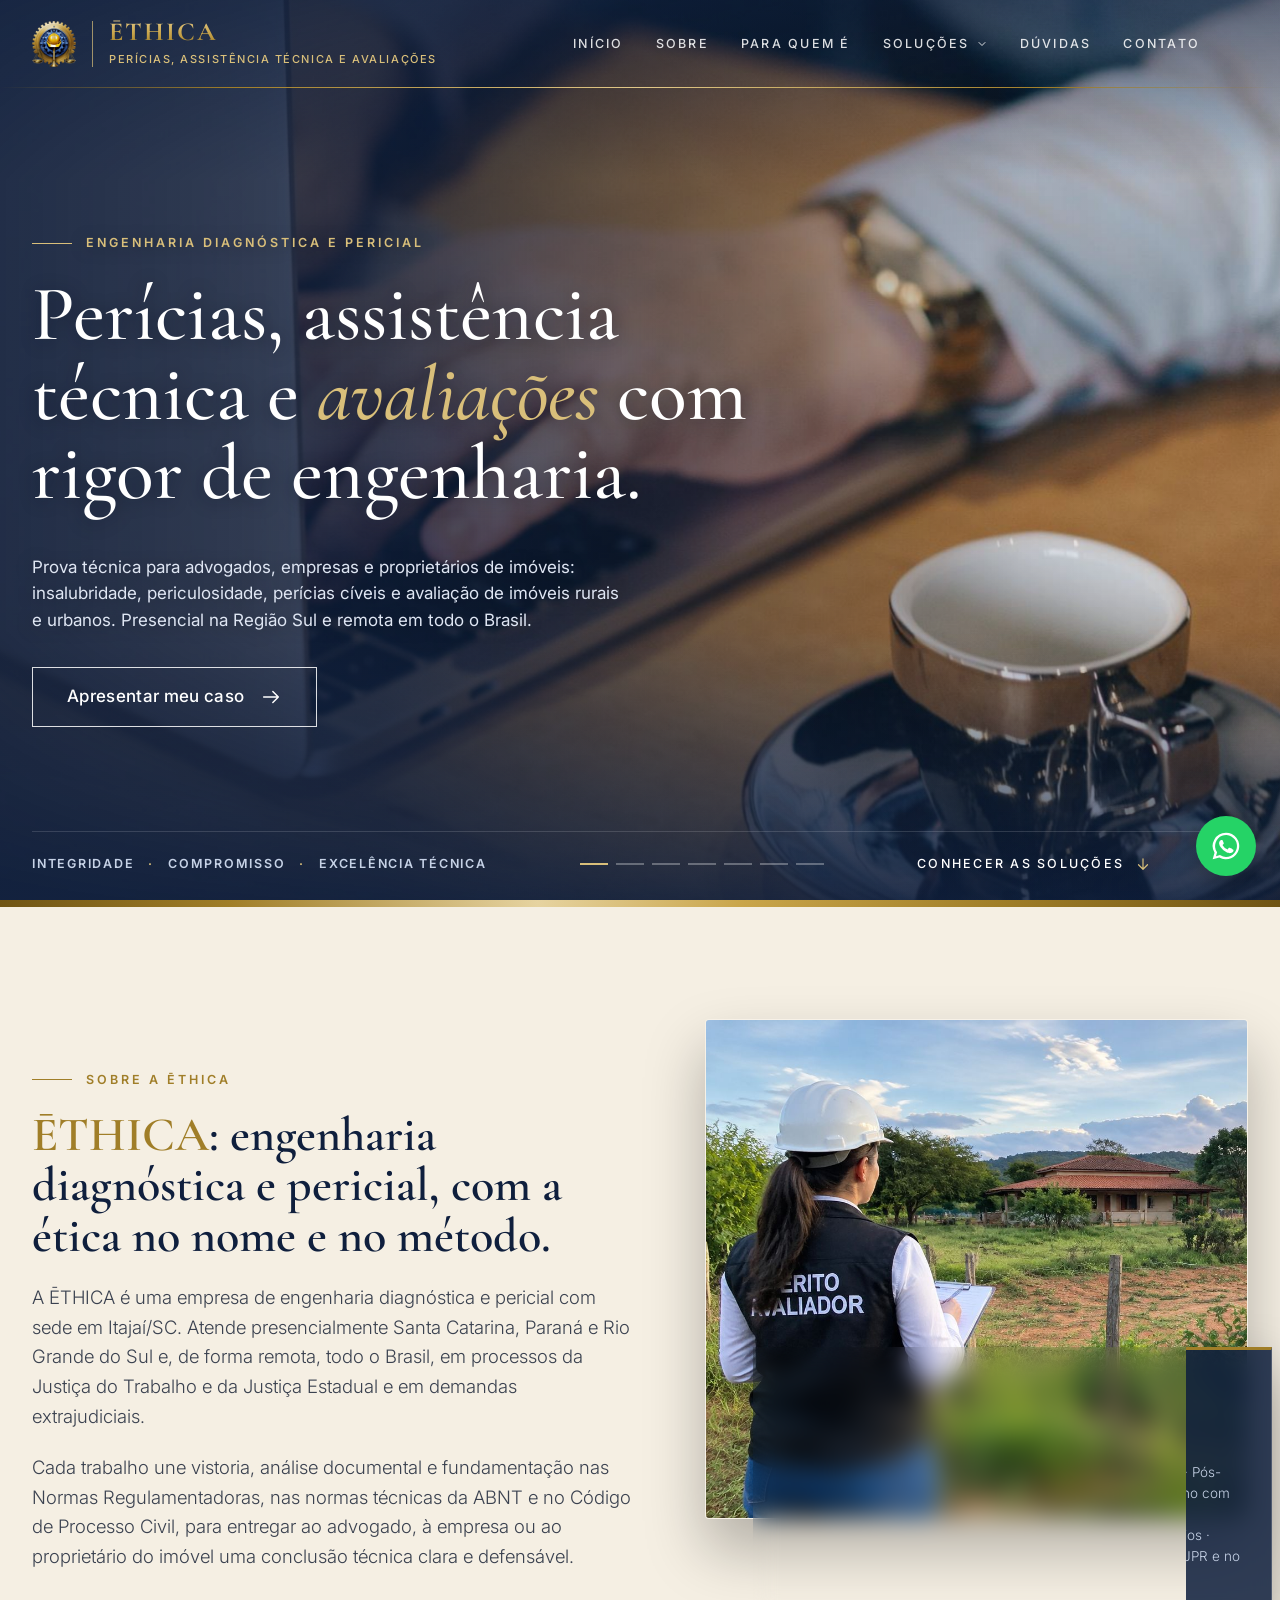
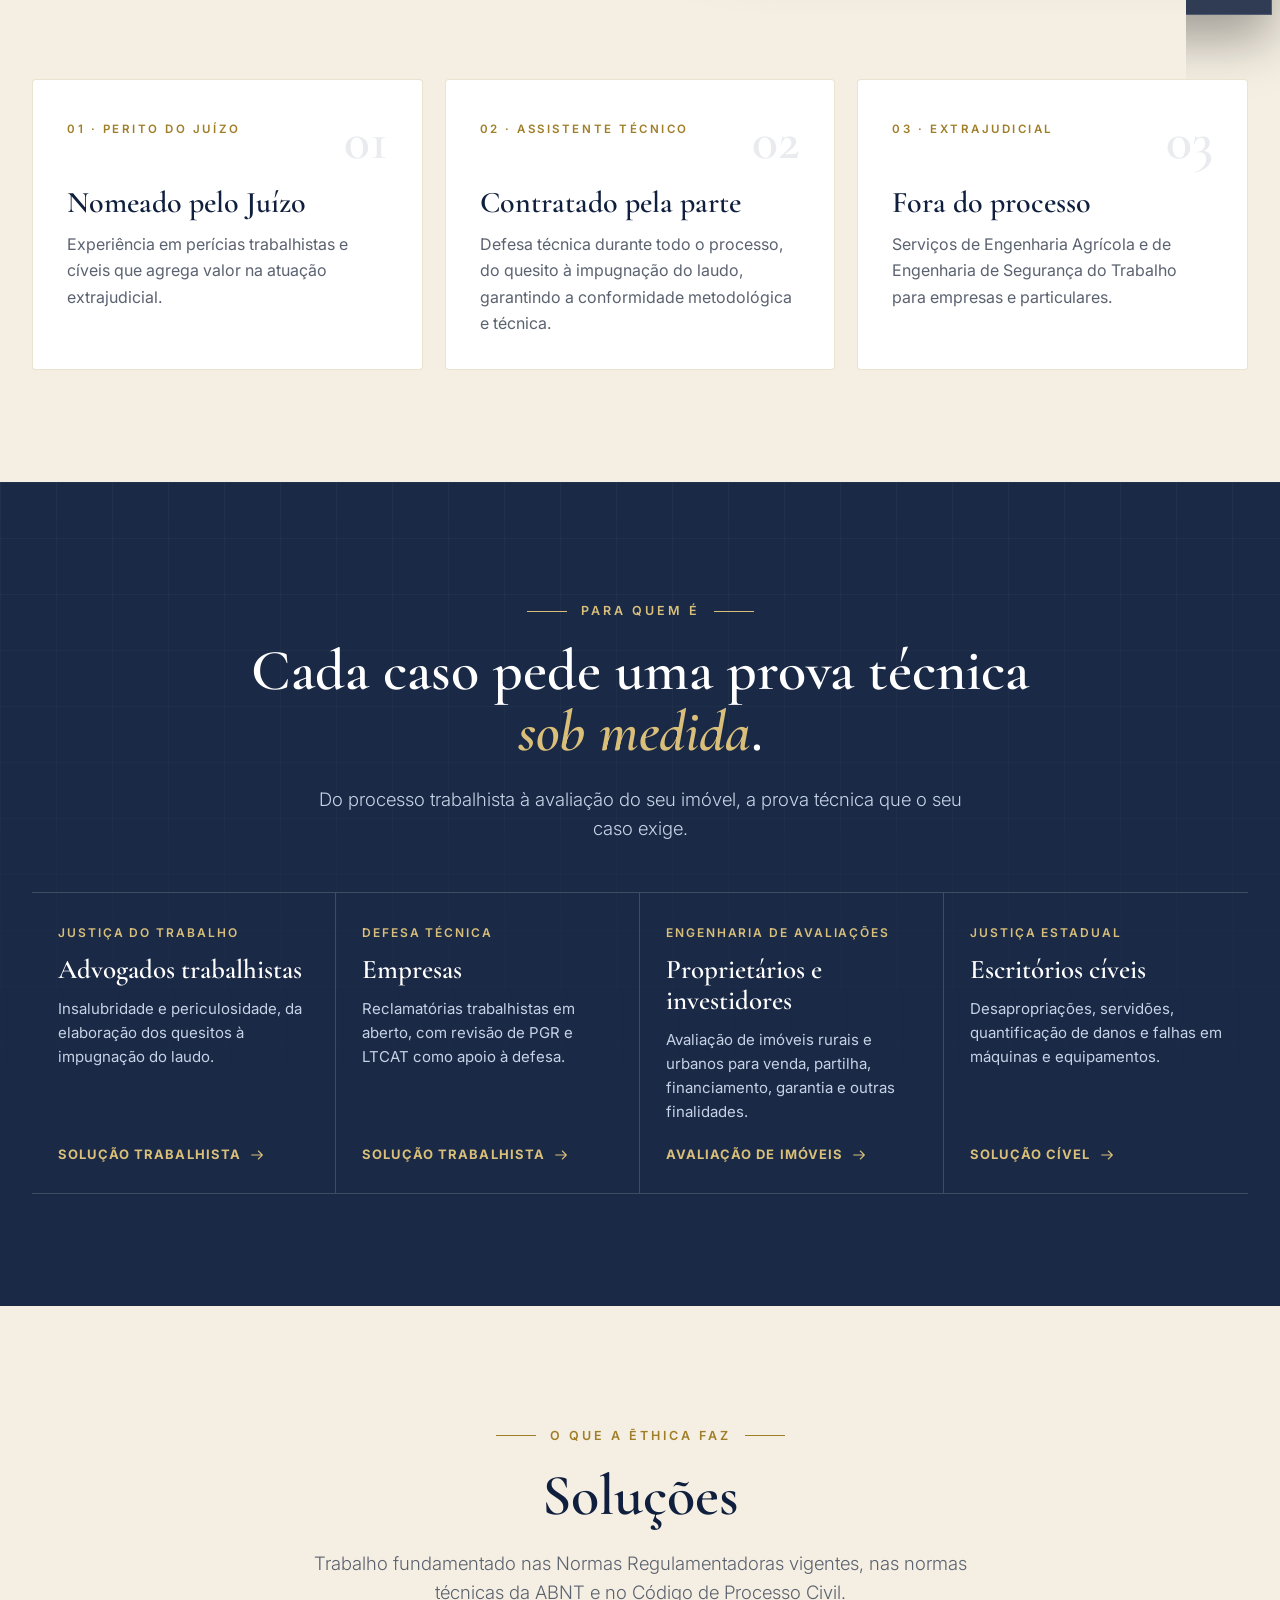
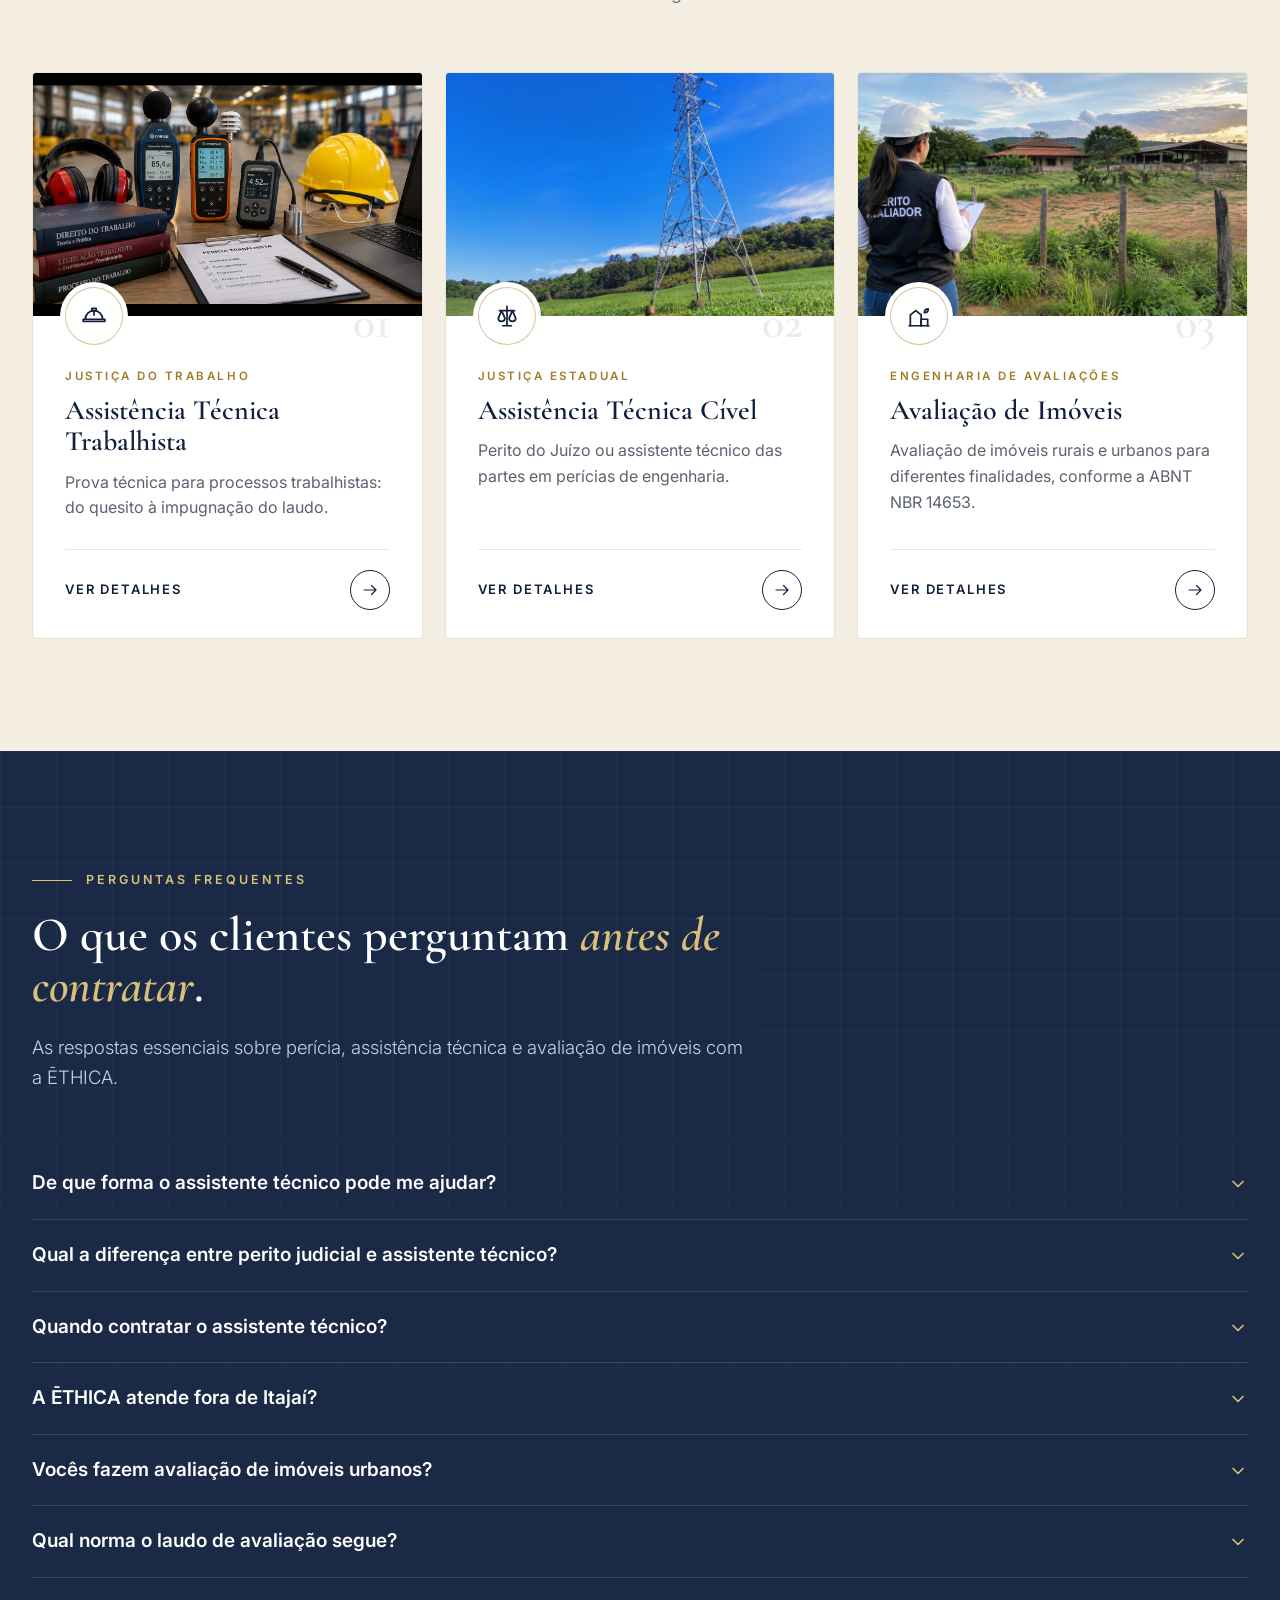
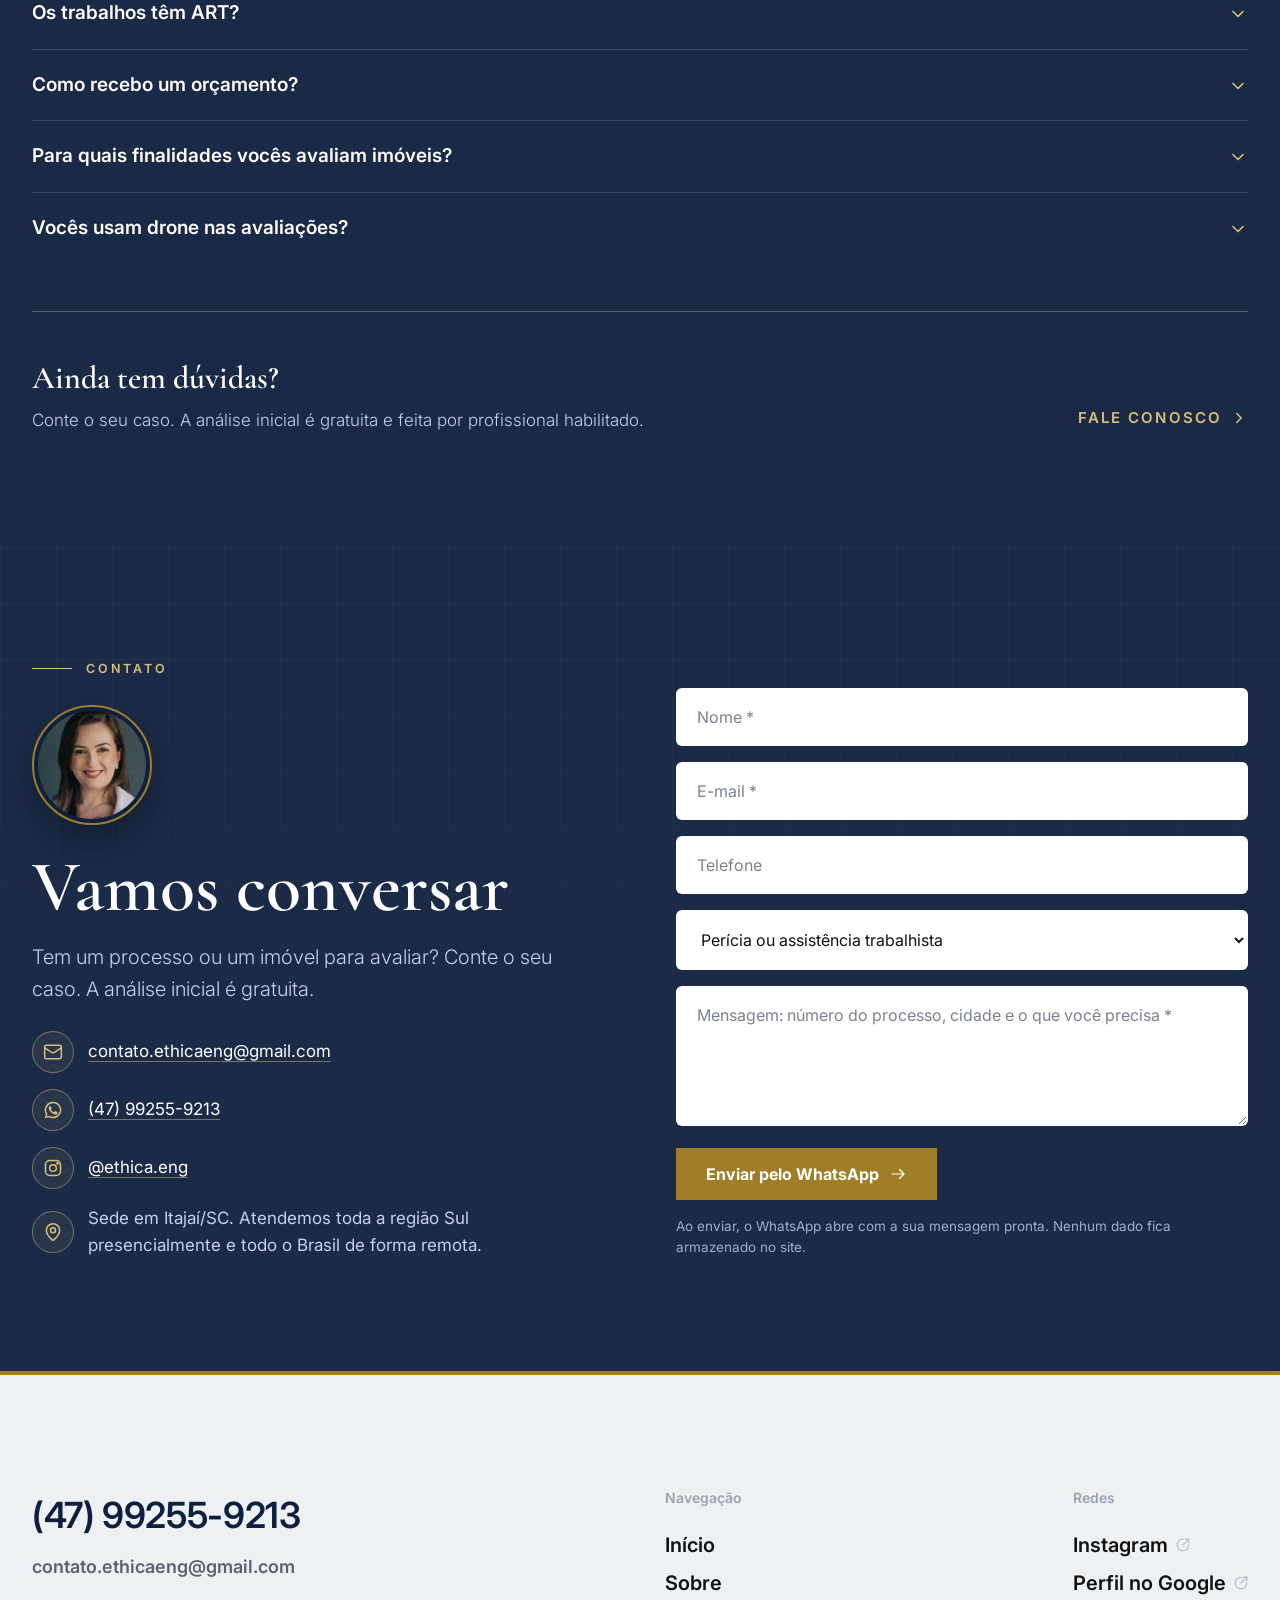
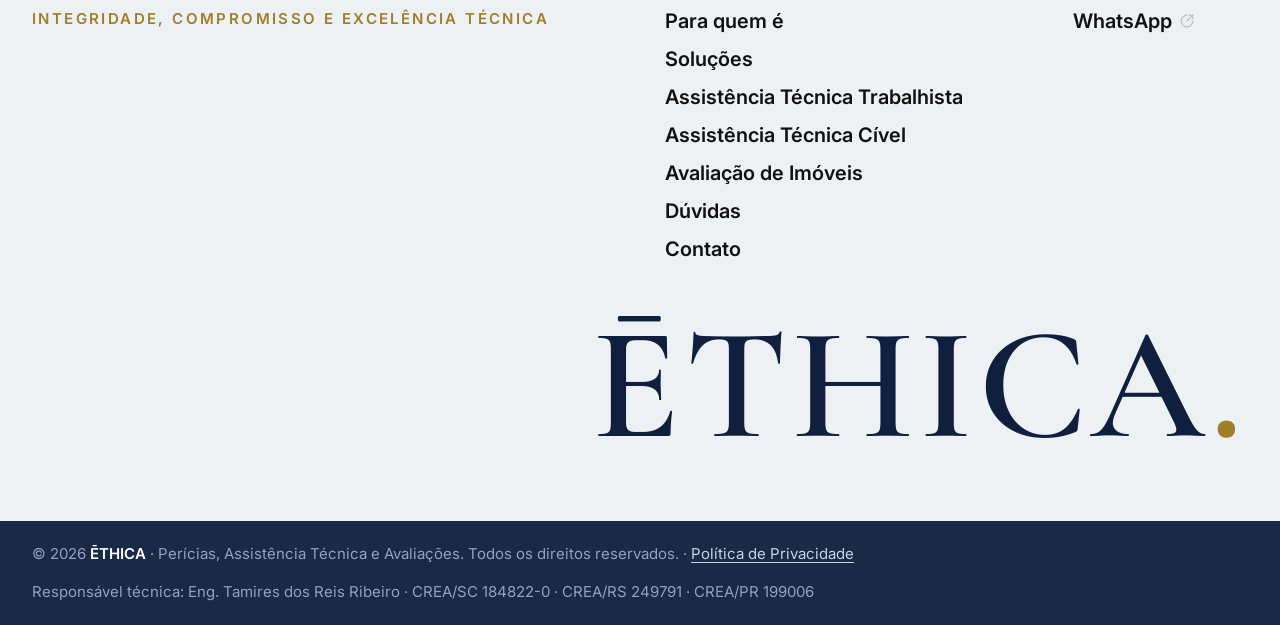
==== commit 92d2d594: "Add files via upload" ====
--- a/index.html
+++ b/index.html
@@ -4,16 +4,16 @@
 <meta charset="UTF-8">
 <meta name="viewport" content="width=device-width, initial-scale=1">
 <title>ĒTHICA: Perícias, Assistência Técnica e Avaliações de Engenharia</title>
-<meta name="description" content="Perícia judicial e assistência técnica trabalhista e cível, insalubridade, periculosidade e avaliação de imóveis rurais conforme a ABNT NBR 14653. Atendimento presencial na região Sul e remoto em todo o Brasil.">
-<link rel="canonical" href="https://ethicaeng.com.br/">
+<meta name="description" content="Perícia judicial e assistência técnica trabalhista e cível, insalubridade, periculosidade e avaliação de imóveis rurais e urbanos conforme a ABNT NBR 14653. Atendimento presencial na região Sul e remoto em todo o Brasil.">
+<link rel="canonical" href="https://www.ethicaeng.com.br/">
 <link rel="icon" type="image/png" href="img/favicon.png">
 <link rel="apple-touch-icon" href="img/apple-touch-icon.png">
 <meta name="theme-color" content="#0f1f3d">
 <meta property="og:type" content="website">
 <meta property="og:title" content="ĒTHICA: Perícias, Assistência Técnica e Avaliações de Engenharia">
-<meta property="og:description" content="Perícia judicial, assistência técnica trabalhista e cível e avaliação de imóveis rurais. Integridade, Compromisso e Excelência Técnica.">
-<meta property="og:url" content="https://ethicaeng.com.br/">
-<meta property="og:image" content="https://ethicaeng.com.br/img/abertura/02-torre-lavoura.jpg">
+<meta property="og:description" content="Perícia judicial, assistência técnica trabalhista e cível e avaliação de imóveis rurais e urbanos. Integridade, Compromisso e Excelência Técnica.">
+<meta property="og:url" content="https://www.ethicaeng.com.br/">
+<meta property="og:image" content="https://www.ethicaeng.com.br/img/abertura/02-torre-lavoura.jpg">
 <meta property="og:locale" content="pt_BR">
 <link rel="preconnect" href="https://fonts.googleapis.com">
 <link rel="preconnect" href="https://fonts.gstatic.com" crossorigin>
@@ -24,15 +24,15 @@
   "@type": "ProfessionalService",
   "name": "ĒTHICA · Perícias, Assistência Técnica e Avaliações",
   "slogan": "Integridade, Compromisso e Excelência Técnica",
-  "url": "https://ethicaeng.com.br/",
-  "logo": "https://ethicaeng.com.br/img/logo-simbolo.png",
-  "image": "https://ethicaeng.com.br/img/foto_9710.jpg",
+  "url": "https://www.ethicaeng.com.br/",
+  "logo": "https://www.ethicaeng.com.br/img/logo-simbolo.png",
+  "image": "https://www.ethicaeng.com.br/img/foto_9710.jpg",
   "email": "contato.ethicaeng@gmail.com",
   "telephone": "+55 47 99255-9213",
   "address": {"@type": "PostalAddress", "addressLocality": "Itajaí", "addressRegion": "SC", "addressCountry": "BR"},
   "areaServed": ["Santa Catarina", "Paraná", "Rio Grande do Sul", "Brasil"],
   "founder": {"@type": "Person", "name": "Tamires dos Reis Ribeiro", "jobTitle": "Engenheira Agrícola e de Segurança do Trabalho"},
-  "sameAs": ["https://www.instagram.com/ethica.eng/"]
+  "sameAs": ["https://www.instagram.com/ethica.eng/", "https://share.google/rnCGGbjH79J0CGkZM"]
 }
 </script>
 <link rel="stylesheet" href="css/estilo.css">
@@ -52,8 +52,8 @@
         <li class="tem-sub"><button type="button" aria-expanded="false">Soluções <svg viewBox="0 0 24 24" fill="none" stroke="currentColor" stroke-width="2" stroke-linecap="round" stroke-linejoin="round"><path d="M6 9l6 6 6-6"/></svg></button>
           <ul class="submenu">
             <li><a href="trabalhista.html"><b>Assistência Técnica Trabalhista</b><span>Insalubridade e periculosidade</span></a></li>
-            <li><a href="civel.html"><b>Assistência Técnica Cível</b><span>Perita do Juízo ou assistente da parte</span></a></li>
-            <li><a href="avaliacao-rural.html"><b>Avaliação de Imóveis Rurais</b><span>Laudos conforme a ABNT NBR 14653</span></a></li>
+            <li><a href="civel.html"><b>Assistência Técnica Cível</b><span>Perito do Juízo ou assistente da parte</span></a></li>
+            <li><a href="avaliacao-imoveis.html"><b>Avaliação de Imóveis</b><span>Rurais e urbanos, conforme a ABNT NBR 14653</span></a></li>
           </ul>
         </li>
         <li><a href="#duvidas">Dúvidas</a></li>
@@ -71,7 +71,7 @@
     <a href="#servicos">Soluções</a>
     <a class="sub" href="trabalhista.html">Assistência Técnica Trabalhista</a>
     <a class="sub" href="civel.html">Assistência Técnica Cível</a>
-    <a class="sub" href="avaliacao-rural.html">Avaliação de Imóveis Rurais</a>
+    <a class="sub" href="avaliacao-imoveis.html">Avaliação de Imóveis</a>
     <a href="#duvidas">Dúvidas</a>
     <a href="#contato">Contato</a>
   </div>
@@ -93,13 +93,13 @@
     <div class="hero-texto">
       <span class="etq">Engenharia diagnóstica e pericial</span>
       <h1>Perícias, assistência técnica e <em>avaliações</em> com rigor de engenharia.</h1>
+      <p>Prova técnica para advogados, empresas e proprietários de imóveis: insalubridade, periculosidade, perícias cíveis e avaliação de imóveis rurais e urbanos. Presencial na Região Sul e remota em todo o Brasil.</p>
       <a class="btn-linha" href="#contato">Apresentar meu caso <svg viewBox="0 0 24 24" fill="none" stroke="currentColor" stroke-width="1.6" stroke-linecap="round" stroke-linejoin="round"><path d="M4 12h16M14 6l6 6-6 6"/></svg></a>
-      <p>Prova técnica para advogados, empresas e proprietários rurais: insalubridade, periculosidade, perícias cíveis e avaliação de imóveis rurais. Presencial na Região Sul e remota em todo o Brasil.</p>
     </div>
     <div class="hero-rodape">
       <div class="valores"><span>Integridade</span><span>Compromisso</span><span>Excelência Técnica</span></div>
       <div class="pontos" role="group" aria-label="Fotos da abertura"><button type="button" aria-label="Foto 1 de 7" aria-current="true"></button><button type="button" aria-label="Foto 2 de 7"></button><button type="button" aria-label="Foto 3 de 7"></button><button type="button" aria-label="Foto 4 de 7"></button><button type="button" aria-label="Foto 5 de 7"></button><button type="button" aria-label="Foto 6 de 7"></button><button type="button" aria-label="Foto 7 de 7"></button></div>
-      <a class="rolar" href="#para-quem">Conhecer as soluções <svg viewBox="0 0 24 24" fill="none" stroke="currentColor" stroke-width="1.6" stroke-linecap="round" stroke-linejoin="round"><path d="M12 5v14M6 13l6 6 6-6"/></svg></a>
+      <a class="rolar" href="#servicos">Conhecer as soluções <svg viewBox="0 0 24 24" fill="none" stroke="currentColor" stroke-width="1.6" stroke-linecap="round" stroke-linejoin="round"><path d="M12 5v14M6 13l6 6 6-6"/></svg></a>
     </div>
   </div>
 </section>
@@ -113,7 +113,7 @@
         <span class="etq revela">Sobre a ĒTHICA</span>
         <h2 class="titulo menor revela"><em>ĒTHICA</em>: engenharia diagnóstica e pericial, com a ética no nome e no método.</h2>
         <p class="revela">A ĒTHICA é uma empresa de engenharia diagnóstica e pericial com sede em Itajaí/SC. Atende presencialmente Santa Catarina, Paraná e Rio Grande do Sul e, de forma remota, todo o Brasil, em processos da Justiça do Trabalho e da Justiça Estadual e em demandas extrajudiciais.</p>
-        <p class="revela">Cada trabalho une vistoria, análise documental e fundamentação nas Normas Regulamentadoras, nas normas técnicas da ABNT e no Código de Processo Civil, para entregar ao advogado, à empresa ou ao proprietário rural uma conclusão técnica clara e defensável.</p>
+        <p class="revela">Cada trabalho une vistoria, análise documental e fundamentação nas Normas Regulamentadoras, nas normas técnicas da ABNT e no Código de Processo Civil, para entregar ao advogado, à empresa ou ao proprietário do imóvel uma conclusão técnica clara e defensável.</p>
       </div>
       <div class="sobre-visual revela">
         <div class="sv-foto"><img src="img/servicos/rural-topo.jpg" alt="Vistoria de campo da ĒTHICA em imóvel rural" width="1600" height="900" loading="lazy"></div>
@@ -131,8 +131,8 @@
       </div>
     </div>
     <div class="formas3">
-      <div class="forma revela"><div class="forma-cab"><span class="n">01 · PERITA DO JUÍZO</span><span class="forma-num">01</span></div><h3>Nomeada pelo Juízo</h3><p>Experiência em perícias trabalhistas e cíveis que agrega valor na atuação extrajudicial.</p></div>
-      <div class="forma revela"><div class="forma-cab"><span class="n">02 · ASSISTENTE TÉCNICA</span><span class="forma-num">02</span></div><h3>Contratada pela parte</h3><p>Defesa técnica durante todo o processo, do quesito à impugnação do laudo, garantindo a conformidade metodológica e técnica.</p></div>
+      <div class="forma revela"><div class="forma-cab"><span class="n">01 · PERITO DO JUÍZO</span><span class="forma-num">01</span></div><h3>Nomeado pelo Juízo</h3><p>Experiência em perícias trabalhistas e cíveis que agrega valor na atuação extrajudicial.</p></div>
+      <div class="forma revela"><div class="forma-cab"><span class="n">02 · ASSISTENTE TÉCNICO</span><span class="forma-num">02</span></div><h3>Contratado pela parte</h3><p>Defesa técnica durante todo o processo, do quesito à impugnação do laudo, garantindo a conformidade metodológica e técnica.</p></div>
       <div class="forma revela"><div class="forma-cab"><span class="n">03 · EXTRAJUDICIAL</span><span class="forma-num">03</span></div><h3>Fora do processo</h3><p>Serviços de Engenharia Agrícola e de Engenharia de Segurança do Trabalho para empresas e particulares.</p></div>
     </div>
   </div>
@@ -144,49 +144,13 @@
     <div class="pq-topo">
       <span class="etq revela">Para quem é</span>
       <h2 class="titulo revela">Cada caso pede uma prova técnica <em>sob medida</em>.</h2>
-      <p class="intro revela">Do processo trabalhista à propriedade rural, a prova técnica que o seu caso exige.</p>
-    </div>
-    <div class="grade-servicos grade-4">
-      <a class="servico revela" href="trabalhista.html">
-        <div class="capa"><img src="img/publicos/advogados.jpg" alt="Advogado analisando documentos do processo no escritório" width="960" height="600" loading="lazy"></div>
-        <div class="sol-corpo">
-          <div class="sol-cab"><div class="icone"><svg viewBox="0 0 24 24" fill="none" stroke="currentColor" stroke-width="1.6" stroke-linecap="round" stroke-linejoin="round"><path d="M12 3v18M5 7h14M7 7l-3 7a3 3 0 006 0zM17 7l-3 7a3 3 0 006 0zM8 21h8"/></svg></div><span class="pub-num">01</span></div>
-          <span class="pub-area">Justiça do Trabalho</span>
-          <h3>Advogados trabalhistas</h3>
-          <p>Assistência técnica em insalubridade e periculosidade: quesitos, acompanhamento da vistoria, parecer e impugnação do laudo.</p>
-          <span class="pub-link">Ver solução trabalhista<i><svg viewBox="0 0 24 24" fill="none" stroke="currentColor" stroke-width="1.6" stroke-linecap="round" stroke-linejoin="round"><path d="M4 12h16M14 6l6 6-6 6"/></svg></i></span>
-        </div>
-      </a>
-      <a class="servico revela" href="trabalhista.html">
-        <div class="capa"><img src="img/publicos/empresas.jpg" alt="Equipe com EPI em inspeção no chão de fábrica" width="960" height="600" loading="lazy"></div>
-        <div class="sol-corpo">
-          <div class="sol-cab"><div class="icone"><svg viewBox="0 0 24 24" fill="none" stroke="currentColor" stroke-width="1.6" stroke-linecap="round" stroke-linejoin="round"><path d="M3 21h18M5 21V7l7-4 7 4v14M9 9h1M14 9h1M9 13h1M14 13h1M10 21v-4h4v4"/></svg></div><span class="pub-num">02</span></div>
-          <span class="pub-area">Defesa técnica</span>
-          <h3>Empresas</h3>
-          <p>Defesa técnica em reclamatórias trabalhistas, com revisão de PGR e LTCAT como apoio à defesa no processo.</p>
-          <span class="pub-link">Ver solução trabalhista<i><svg viewBox="0 0 24 24" fill="none" stroke="currentColor" stroke-width="1.6" stroke-linecap="round" stroke-linejoin="round"><path d="M4 12h16M14 6l6 6-6 6"/></svg></i></span>
-        </div>
-      </a>
-      <a class="servico revela" href="avaliacao-rural.html">
-        <div class="capa"><img src="img/publicos/rurais.jpg" alt="Propriedade rural com cerca, pastagem e benfeitorias" width="960" height="600" loading="lazy"></div>
-        <div class="sol-corpo">
-          <div class="sol-cab"><div class="icone"><svg viewBox="0 0 24 24" fill="none" stroke="currentColor" stroke-width="1.6" stroke-linecap="round" stroke-linejoin="round"><path d="M3 20h18M5 20v-8l5-4 5 4v8M15 20v-5h4v5M17 9c0-2 1.5-3.5 3.5-3.5C20.5 7.5 19 9 17 9z"/></svg></div><span class="pub-num">03</span></div>
-          <span class="pub-area">Engenharia de avaliações</span>
-          <h3>Proprietários rurais</h3>
-          <p>Avaliação do imóvel rural para venda, partilha, financiamento, desapropriação ou servidão, com vistoria e aerolevantamento com drone.</p>
-          <span class="pub-link">Ver avaliação rural<i><svg viewBox="0 0 24 24" fill="none" stroke="currentColor" stroke-width="1.6" stroke-linecap="round" stroke-linejoin="round"><path d="M4 12h16M14 6l6 6-6 6"/></svg></i></span>
-        </div>
-      </a>
-      <a class="servico revela" href="civel.html">
-        <div class="capa"><img src="img/publicos/civeis.jpg" alt="Reunião de advogados e cliente analisando documentos" width="960" height="600" loading="lazy"></div>
-        <div class="sol-corpo">
-          <div class="sol-cab"><div class="icone"><svg viewBox="0 0 24 24" fill="none" stroke="currentColor" stroke-width="1.6" stroke-linecap="round" stroke-linejoin="round"><path d="M14 3H7a2 2 0 00-2 2v14a2 2 0 002 2h10a2 2 0 002-2V8z"/><path d="M14 3v5h5M9 13h6M9 17h4"/></svg></div><span class="pub-num">04</span></div>
-          <span class="pub-area">Justiça Estadual</span>
-          <h3>Escritórios cíveis</h3>
-          <p>Perícia e assistência técnica em avaliação de imóveis rurais, desapropriações, servidões, quantificação de danos e falhas em máquinas e equipamentos.</p>
-          <span class="pub-link">Ver solução cível<i><svg viewBox="0 0 24 24" fill="none" stroke="currentColor" stroke-width="1.6" stroke-linecap="round" stroke-linejoin="round"><path d="M4 12h16M14 6l6 6-6 6"/></svg></i></span>
-        </div>
-      </a>
+      <p class="intro revela">Do processo trabalhista à avaliação do seu imóvel, a prova técnica que o seu caso exige.</p>
+    </div>
+    <div class="pq-faixa">
+      <a class="pq-item revela" href="trabalhista.html"><span class="pq-area">Justiça do Trabalho</span><h3>Advogados trabalhistas</h3><p>Insalubridade e periculosidade, da elaboração dos quesitos à impugnação do laudo.</p><span class="pq-link">Solução trabalhista <svg viewBox="0 0 24 24" fill="none" stroke="currentColor" stroke-width="1.6" stroke-linecap="round" stroke-linejoin="round" aria-hidden="true"><path d="M4 12h16M14 6l6 6-6 6"/></svg></span></a>
+      <a class="pq-item revela" href="trabalhista.html"><span class="pq-area">Defesa técnica</span><h3>Empresas</h3><p>Reclamatórias trabalhistas em aberto, com revisão de PGR e LTCAT como apoio à defesa.</p><span class="pq-link">Solução trabalhista <svg viewBox="0 0 24 24" fill="none" stroke="currentColor" stroke-width="1.6" stroke-linecap="round" stroke-linejoin="round" aria-hidden="true"><path d="M4 12h16M14 6l6 6-6 6"/></svg></span></a>
+      <a class="pq-item revela" href="avaliacao-imoveis.html"><span class="pq-area">Engenharia de avaliações</span><h3>Proprietários e investidores</h3><p>Avaliação de imóveis rurais e urbanos para venda, partilha, financiamento, garantia e outras finalidades.</p><span class="pq-link">Avaliação de imóveis <svg viewBox="0 0 24 24" fill="none" stroke="currentColor" stroke-width="1.6" stroke-linecap="round" stroke-linejoin="round" aria-hidden="true"><path d="M4 12h16M14 6l6 6-6 6"/></svg></span></a>
+      <a class="pq-item revela" href="civel.html"><span class="pq-area">Justiça Estadual</span><h3>Escritórios cíveis</h3><p>Desapropriações, servidões, quantificação de danos e falhas em máquinas e equipamentos.</p><span class="pq-link">Solução cível <svg viewBox="0 0 24 24" fill="none" stroke="currentColor" stroke-width="1.6" stroke-linecap="round" stroke-linejoin="round" aria-hidden="true"><path d="M4 12h16M14 6l6 6-6 6"/></svg></span></a>
     </div>
   </div>
 </section>
@@ -216,17 +180,17 @@
           <div class="sol-cab"><div class="icone"><svg viewBox="0 0 24 24" fill="none" stroke="currentColor" stroke-width="1.6" stroke-linecap="round" stroke-linejoin="round"><path d="M12 3v18M5 7h14M7 7l-3 7a3 3 0 006 0zM17 7l-3 7a3 3 0 006 0zM8 21h8"/></svg></div><span class="pub-num">02</span></div>
           <span class="pub-area">Justiça Estadual</span>
           <h3>Assistência Técnica Cível</h3>
-          <p>Perita do Juízo ou assistente técnica das partes em perícias de engenharia.</p>
+          <p>Perito do Juízo ou assistente técnico das partes em perícias de engenharia.</p>
           <span class="pub-link">Ver detalhes<i><svg viewBox="0 0 24 24" fill="none" stroke="currentColor" stroke-width="1.6" stroke-linecap="round" stroke-linejoin="round"><path d="M4 12h16M14 6l6 6-6 6"/></svg></i></span>
         </div>
       </a>
-      <a class="servico revela" href="avaliacao-rural.html">
-        <div class="capa"><img src="img/servicos/rural-capa.jpg" alt="Perita em vistoria de imóvel rural" width="800" height="500" loading="lazy"></div>
+      <a class="servico revela" href="avaliacao-imoveis.html">
+        <div class="capa"><img src="img/servicos/rural-capa.jpg" alt="Vistoria técnica para avaliação de imóvel" width="800" height="500" loading="lazy"></div>
         <div class="sol-corpo">
           <div class="sol-cab"><div class="icone"><svg viewBox="0 0 24 24" fill="none" stroke="currentColor" stroke-width="1.6" stroke-linecap="round" stroke-linejoin="round"><path d="M3 21h18"/><path d="M4 21V11l5-4 5 4v10"/><path d="M14 21v-6h6v6"/><path d="M17 9c0-2 1.5-3.5 3.5-3.5C20.5 7.5 19 9 17 9z"/></svg></div><span class="pub-num">03</span></div>
           <span class="pub-area">Engenharia de avaliações</span>
-          <h3>Avaliação de Imóveis Rurais</h3>
-          <p>Laudos de avaliação para diferentes finalidades, conforme a ABNT NBR 14653.</p>
+          <h3>Avaliação de Imóveis</h3>
+          <p>Avaliação de imóveis rurais e urbanos para diferentes finalidades, conforme a ABNT NBR 14653.</p>
           <span class="pub-link">Ver detalhes<i><svg viewBox="0 0 24 24" fill="none" stroke="currentColor" stroke-width="1.6" stroke-linecap="round" stroke-linejoin="round"><path d="M4 12h16M14 6l6 6-6 6"/></svg></i></span>
         </div>
       </a>
@@ -240,18 +204,18 @@
     <div class="faq3-topo">
       <span class="etq revela">Perguntas frequentes</span>
       <h2 class="titulo menor revela">O que os clientes perguntam <em>antes de contratar</em>.</h2>
-      <p class="intro revela">As respostas essenciais sobre perícia, assistência técnica e avaliação de imóveis rurais com a ĒTHICA.</p>
+      <p class="intro revela">As respostas essenciais sobre perícia, assistência técnica e avaliação de imóveis com a ĒTHICA.</p>
     </div>
     <div class="acc revela">
         <details class="acc-item"><summary>De que forma o assistente técnico pode me ajudar?<svg viewBox="0 0 24 24" fill="none" stroke="currentColor" stroke-width="2" stroke-linecap="round" stroke-linejoin="round" aria-hidden="true"><path d="m6 9 6 6 6-6"/></svg></summary><p>O assistente técnico analisa o processo do ponto de vista técnico e elabora quesitos que conduzem o perito à metodologia correta. Acompanha a perícia e registra em parecer os pontos relevantes da diligência. Se o laudo tiver erro de metodologia, apresenta a impugnação técnica no momento processual adequado.</p></details>
         <details class="acc-item"><summary>Qual a diferença entre perito judicial e assistente técnico?<svg viewBox="0 0 24 24" fill="none" stroke="currentColor" stroke-width="2" stroke-linecap="round" stroke-linejoin="round" aria-hidden="true"><path d="m6 9 6 6 6-6"/></svg></summary><p>O perito é nomeado pelo juiz e deve ser imparcial. O assistente técnico é indicado e contratado pela parte, é de confiança dela e não se sujeita a impedimento ou suspeição (CPC, art. 466, § 1º).</p></details>
         <details class="acc-item"><summary>Quando contratar o assistente técnico?<svg viewBox="0 0 24 24" fill="none" stroke="currentColor" stroke-width="2" stroke-linecap="round" stroke-linejoin="round" aria-hidden="true"><path d="m6 9 6 6 6-6"/></svg></summary><p>O ideal é contratar logo que a perícia for determinada. No processo civil, as partes têm 15 dias, contados da intimação da nomeação do perito, para indicar assistente técnico e apresentar quesitos (CPC, art. 465, § 1º). Na Justiça do Trabalho, cada parte também pode indicar um assistente (Lei nº 5.584/1970, art. 3º, parágrafo único).</p></details>
         <details class="acc-item"><summary>A ĒTHICA atende fora de Itajaí?<svg viewBox="0 0 24 24" fill="none" stroke="currentColor" stroke-width="2" stroke-linecap="round" stroke-linejoin="round" aria-hidden="true"><path d="m6 9 6 6 6-6"/></svg></summary><p>Sim. Atendemos presencialmente toda a região Sul e, de forma remota, todo o Brasil.</p></details>
-        <details class="acc-item"><summary>Vocês fazem avaliação de imóveis urbanos?<svg viewBox="0 0 24 24" fill="none" stroke="currentColor" stroke-width="2" stroke-linecap="round" stroke-linejoin="round" aria-hidden="true"><path d="m6 9 6 6 6-6"/></svg></summary><p>Não. A ĒTHICA faz apenas avaliação de imóveis rurais, mas temos ótimos parceiros para indicar.</p></details>
+        <details class="acc-item"><summary>Vocês fazem avaliação de imóveis urbanos?<svg viewBox="0 0 24 24" fill="none" stroke="currentColor" stroke-width="2" stroke-linecap="round" stroke-linejoin="round" aria-hidden="true"><path d="m6 9 6 6 6-6"/></svg></summary><p>Sim. Avaliamos apartamentos, casas, salas comerciais, galpões e terrenos urbanos, com laudo elaborado por engenheiro civil habilitado, conforme a ABNT NBR 14653-2.</p></details>
         <details class="acc-item"><summary>Qual norma o laudo de avaliação segue?<svg viewBox="0 0 24 24" fill="none" stroke="currentColor" stroke-width="2" stroke-linecap="round" stroke-linejoin="round" aria-hidden="true"><path d="m6 9 6 6 6-6"/></svg></summary><p>A ABNT NBR 14653, com pesquisa de mercado, tratamento dos dados e indicação dos graus de fundamentação e precisão.</p></details>
         <details class="acc-item"><summary>Os trabalhos têm ART?<svg viewBox="0 0 24 24" fill="none" stroke="currentColor" stroke-width="2" stroke-linecap="round" stroke-linejoin="round" aria-hidden="true"><path d="m6 9 6 6 6-6"/></svg></summary><p>Sim. Os serviços de engenharia são registrados com Anotação de Responsabilidade Técnica (ART) no CREA, conforme a Lei nº 6.496/1977.</p></details>
         <details class="acc-item"><summary>Como recebo um orçamento?<svg viewBox="0 0 24 24" fill="none" stroke="currentColor" stroke-width="2" stroke-linecap="round" stroke-linejoin="round" aria-hidden="true"><path d="m6 9 6 6 6-6"/></svg></summary><p>Entre em contato e descreva a demanda. Solicitamos os documentos necessários para a análise e enviamos a proposta de honorários o mais rápido possível.</p></details>
-        <details class="acc-item"><summary>Para quais finalidades vocês avaliam imóveis rurais?<svg viewBox="0 0 24 24" fill="none" stroke="currentColor" stroke-width="2" stroke-linecap="round" stroke-linejoin="round" aria-hidden="true"><path d="m6 9 6 6 6-6"/></svg></summary><p>Venda, partilha, financiamento, desapropriação e servidão, entre outras. O laudo segue a ABNT NBR 14653.</p></details>
+        <details class="acc-item"><summary>Para quais finalidades vocês avaliam imóveis?<svg viewBox="0 0 24 24" fill="none" stroke="currentColor" stroke-width="2" stroke-linecap="round" stroke-linejoin="round" aria-hidden="true"><path d="m6 9 6 6 6-6"/></svg></summary><p>Compra e venda, garantia, financiamento e seguros, inventários, partilhas e execuções, desapropriações, servidões e indenizações, haveres de sócio e fins patrimoniais e fiscais. O laudo segue a ABNT NBR 14653.</p></details>
         <details class="acc-item"><summary>Vocês usam drone nas avaliações?<svg viewBox="0 0 24 24" fill="none" stroke="currentColor" stroke-width="2" stroke-linecap="round" stroke-linejoin="round" aria-hidden="true"><path d="m6 9 6 6 6-6"/></svg></summary><p>Sim. A vistoria do imóvel rural pode incluir aerolevantamento com drone, que registra a área, as benfeitorias e o uso do solo.</p></details>
     </div>
     <div class="faq3-sep"></div>
@@ -290,7 +254,7 @@
           <select id="assunto" name="assunto">
             <option>Perícia ou assistência trabalhista</option>
             <option>Perícia ou assistência cível</option>
-            <option>Avaliação de imóvel rural</option>
+            <option>Avaliação de imóvel (rural ou urbano)</option>
             <option>Outro assunto</option>
           </select>
           <label class="sr" for="mensagem">Mensagem</label><textarea id="mensagem" name="mensagem" placeholder="Mensagem: número do processo, cidade e o que você precisa *" required></textarea>
@@ -321,13 +285,14 @@
           <li><a href="#servicos">Soluções</a></li>
           <li><a href="trabalhista.html">Assistência Técnica Trabalhista</a></li>
           <li><a href="civel.html">Assistência Técnica Cível</a></li>
-          <li><a href="avaliacao-rural.html">Avaliação de Imóveis Rurais</a></li>
+          <li><a href="avaliacao-imoveis.html">Avaliação de Imóveis</a></li>
           <li><a href="#duvidas">Dúvidas</a></li>
           <li><a href="#contato">Contato</a></li>
         </ul>
         <ul>
           <li class="t">Redes</li>
           <li><a href="https://www.instagram.com/ethica.eng/" target="_blank" rel="noopener">Instagram <svg viewBox="0 0 24 24" fill="none" stroke="currentColor" stroke-width="2" stroke-linecap="round" stroke-linejoin="round"><path d="M22 12A10 10 0 1112 2"/><path d="M22 2L12 12"/><path d="M16 2h6v6"/></svg></a></li>
+          <li><a href="https://share.google/rnCGGbjH79J0CGkZM" target="_blank" rel="noopener">Perfil no Google <svg viewBox="0 0 24 24" fill="none" stroke="currentColor" stroke-width="2" stroke-linecap="round" stroke-linejoin="round"><path d="M22 12A10 10 0 1112 2"/><path d="M22 2L12 12"/><path d="M16 2h6v6"/></svg></a></li>
           <li><a href="https://wa.me/5547992559213?text=Ol%C3%A1%2C%20vim%20do%20site%20%C4%92THICA%20e%20fiquei%20com%20algumas%20d%C3%BAvidas%2C%20pode%20me%20ajudar%3F" target="_blank" rel="noopener">WhatsApp <svg viewBox="0 0 24 24" fill="none" stroke="currentColor" stroke-width="2" stroke-linecap="round" stroke-linejoin="round"><path d="M22 12A10 10 0 1112 2"/><path d="M22 2L12 12"/><path d="M16 2h6v6"/></svg></a></li>
         </ul>
       </div>
@@ -336,7 +301,7 @@
   </div>
   <div class="rod-barra">
     <div class="container">
-      <p>© <span id="ano">2026</span> <b>ĒTHICA</b> · Perícias, Assistência Técnica e Avaliações. Todos os direitos reservados.</p>
+      <p>© <span id="ano">2026</span> <b>ĒTHICA</b> · Perícias, Assistência Técnica e Avaliações. Todos os direitos reservados. · <a href="privacidade.html">Política de Privacidade</a></p>
       <p>Responsável técnica: Eng. Tamires dos Reis Ribeiro · CREA/SC 184822-0 · CREA/RS 249791 · CREA/PR 199006</p>
     </div>
   </div>
--- a/css/estilo.css
+++ b/css/estilo.css
@@ -1135,3 +1135,150 @@
     .fin-card p{grid-column:2;font-size:14.5px;line-height:1.55}
     .fin-card:hover{transform:none}
   }
+
+  /* ===== Avaliação de imóveis: tipos (urbanos e rurais) ===== */
+  .tipos-imoveis{padding:110px 0}
+  .tipos-grade{display:grid;grid-template-columns:repeat(2,1fr);gap:24px;margin-top:60px;max-width:1040px;margin-left:auto;margin-right:auto}
+  .tipo-card{background:#fff;border:1px solid rgba(160,126,40,.22);border-top:3px solid var(--dourado);padding:38px 36px 34px}
+  .tipo-cab{display:flex;align-items:center;gap:18px;margin-bottom:24px}
+  .tipo-cab .icone{flex:0 0 64px;width:64px;height:64px;border-radius:50%;background:var(--bege);display:grid;place-items:center;color:var(--marinho)}
+  .tipo-cab .icone svg{width:30px;height:30px}
+  .tipo-norma{display:block;font-size:12px;font-weight:600;letter-spacing:.18em;text-transform:uppercase;color:var(--dourado)}
+  .tipo-card h3{font-family:var(--serifa);font-size:30px;font-weight:600;line-height:1.1;color:var(--marinho);margin-top:4px}
+  .tipo-lista{list-style:none;display:grid;grid-template-columns:1fr 1fr;gap:10px 20px;border-top:1px solid var(--linha);padding-top:22px}
+  .tipo-lista li{position:relative;padding-left:20px;font-size:16px;color:var(--preto)}
+  .tipo-lista li:before{content:"";position:absolute;left:0;top:.62em;width:8px;height:8px;border-radius:50%;background:var(--dourado)}
+  @media (max-width:800px){.tipos-imoveis{padding:80px 0}.tipos-grade{grid-template-columns:1fr;margin-top:40px}.tipo-card{padding:28px 22px}}
+
+  /* "O que avaliamos": hover azul-marinho, mesmo padrão dos demais cards */
+  .tipo-card{position:relative;overflow:hidden;isolation:isolate;transition:transform .4s ease,box-shadow .4s ease,border-color .4s ease}
+  .tipo-card:before{content:"";position:absolute;inset:0;z-index:-1;background:linear-gradient(135deg,var(--marinho) 0%,var(--marinho2) 100%);opacity:0;transition:opacity .45s ease}
+  .tipo-card:hover{transform:translateY(-6px);box-shadow:0 26px 50px rgba(15,31,61,.18);border-color:transparent;border-top-color:var(--dourado)}
+  .tipo-card:hover:before{opacity:1}
+  .tipo-card h3,.tipo-lista li,.tipo-norma,.tipo-cab .icone,.tipo-lista{transition:color .4s,background .4s,border-color .4s}
+  .tipo-card:hover h3,.tipo-card:hover .tipo-lista li{color:#fff}
+  .tipo-card:hover .tipo-norma{color:var(--ouro)}
+  .tipo-card:hover .tipo-cab .icone{background:rgba(255,255,255,.08);color:var(--ouro)}
+  .tipo-card:hover .tipo-lista{border-top-color:rgba(255,255,255,.14)}
+  .tipo-card:hover .tipo-lista li:before{background:var(--ouro)}
+  @media (prefers-reduced-motion:reduce){.tipo-card,.tipo-card:before{transition:none}.tipo-card:hover{transform:none}}
+
+  /* ===== Finalidades em coverflow ===== */
+  .fin-coverflow{background:#fff;overflow:hidden}
+  .cf{margin-top:60px}
+  .cf-palco{position:relative;height:500px;perspective:1400px;outline:none;touch-action:pan-y}
+  .cf-palco:focus-visible{box-shadow:0 0 0 3px rgba(160,126,40,.35);border-radius:24px}
+  .cf-item{position:absolute;top:0;left:50%;width:380px;display:flex;flex-direction:column;text-decoration:none;color:inherit;background:#fff;border-radius:22px;overflow:hidden;isolation:isolate;
+    box-shadow:0 1px 2px rgba(15,31,61,.06),0 0 0 1px rgba(15,31,61,.10);
+    transform:translateX(-50%);transform-style:preserve-3d;transition:transform .7s cubic-bezier(.22,.7,.2,1),opacity .6s ease,filter .6s ease,box-shadow .4s ease;will-change:transform}
+  .cf-item.ativo{box-shadow:0 24px 50px rgba(15,31,61,.18),0 0 0 1px rgba(15,31,61,.12)}
+  .cf-item:not(.ativo){filter:brightness(.88)}
+  .cf-img{position:relative;aspect-ratio:4/3;overflow:hidden;background:var(--suave)}
+  .cf-img img{position:absolute;inset:0;width:100%;height:100%;object-fit:cover;transition:transform .8s ease}
+  .cf-corpo{position:relative;flex:1;display:flex;align-items:center;justify-content:space-between;gap:16px;padding:22px 22px 26px}
+  .cf-corpo:before{content:"";position:absolute;inset:0;z-index:-1;background:linear-gradient(135deg,var(--marinho) 0%,var(--marinho2) 100%);opacity:0;transition:opacity .45s ease}
+  .cf-corpo:after{content:"";position:absolute;left:0;top:0;height:3px;width:100%;background:linear-gradient(90deg,var(--dourado),#e2c98a,var(--dourado));transform:scaleX(0);transform-origin:left;transition:transform .5s ease}
+  .cf-corpo h3{font-family:var(--serifa);font-size:26px;font-weight:600;line-height:1.12;color:var(--marinho);transition:color .4s}
+  .cf-corpo p{font-size:15px;line-height:1.6;color:var(--cinza);margin-top:8px;transition:color .4s}
+  .cf-seta{flex:0 0 40px;width:40px;height:40px;border-radius:50%;background:var(--suave);color:var(--marinho);display:grid;place-items:center;transition:background .4s,color .4s}
+  .cf-seta svg{width:16px;height:16px}
+  .cf-item:hover .cf-corpo:before,.cf-item:focus-visible .cf-corpo:before{opacity:1}
+  .cf-item:hover .cf-corpo:after,.cf-item:focus-visible .cf-corpo:after{transform:scaleX(1)}
+  .cf-item:hover h3,.cf-item:focus-visible h3{color:#fff}
+  .cf-item:hover p,.cf-item:focus-visible p{color:#c6d2e6}
+  .cf-item:hover .cf-seta,.cf-item:focus-visible .cf-seta{background:var(--dourado);color:#fff}
+  .cf-item:hover .cf-img img{transform:scale(1.04)}
+  .cf-item:focus-visible{outline:none}
+  .cf-ctrl{display:flex;align-items:center;justify-content:center;gap:18px;margin-top:34px}
+  .cf-ctrl button.cf-ant,.cf-ctrl button.cf-prox{width:46px;height:46px;border-radius:50%;border:1px solid var(--linha);background:#fff;color:var(--marinho);display:grid;place-items:center;cursor:pointer;transition:background .3s,color .3s,border-color .3s}
+  .cf-ctrl button svg{width:20px;height:20px}
+  .cf-ctrl button.cf-ant:hover,.cf-ctrl button.cf-prox:hover{background:var(--marinho);color:#fff;border-color:var(--marinho)}
+  .cf-pontos{display:flex;gap:8px}
+  .cf-pontos button{width:9px;height:9px;padding:0;border:0;border-radius:99px;background:#cfd5df;cursor:pointer;transition:width .3s,background .3s}
+  .cf-pontos button[aria-current="true"]{width:26px;background:var(--dourado)}
+  @media (max-width:700px){.cf{margin-top:40px}.cf-palco{height:460px}.cf-item{width:78vw;max-width:340px}.cf-corpo{padding:18px 18px 22px}.cf-corpo h3{font-size:22px}.cf-corpo p{font-size:14px}}
+  @media (prefers-reduced-motion:reduce){.cf-item,.cf-img img,.cf-corpo:before,.cf-corpo:after{transition:none}}
+
+  /* ===== Tipos de avaliação em coverflow (cards altos com foto de fundo) ===== */
+  .tipos-cf .cf-item.cft-item{width:400px;min-height:540px;background:var(--marinho);color:#fff;border-radius:24px}
+  .cft-midia{position:absolute;inset:0;z-index:-2;overflow:hidden}
+  .cft-midia img{width:100%;height:100%;object-fit:cover;transition:transform .9s ease}
+  .cft-item:before{content:"";position:absolute;inset:0;z-index:-1;background:linear-gradient(180deg,rgba(15,31,61,0) 25%,rgba(15,31,61,.7) 58%,rgba(15,31,61,.95) 100%);transition:background .5s ease}
+  .cft-item:after{content:"";position:absolute;left:0;top:0;height:3px;width:100%;background:linear-gradient(90deg,var(--dourado),#e2c98a,var(--dourado));transform:scaleX(0);transform-origin:left;transition:transform .5s ease}
+  .cft-corpo{margin-top:auto;padding:30px 28px 28px}
+  .cft-item{display:flex;flex-direction:column}
+  .cft-norma{display:inline-block;font-size:11.5px;font-weight:600;letter-spacing:.18em;text-transform:uppercase;color:var(--ouro);border:1px solid rgba(217,191,122,.45);padding:5px 10px;border-radius:99px}
+  .cft-corpo h3{font-family:var(--serifa);font-size:32px;font-weight:600;line-height:1.08;margin-top:14px;color:#fff}
+  .cft-corpo p{font-size:15px;line-height:1.6;color:#d3dbea;margin-top:10px}
+  .cft-tags{list-style:none;display:flex;flex-wrap:wrap;gap:8px;margin-top:16px}
+  .cft-tags li{font-size:13px;padding:5px 11px;border-radius:99px;background:rgba(255,255,255,.1);color:#fff}
+  .cft-acao{display:inline-flex;align-items:center;gap:10px;margin-top:20px;font-size:14px;font-weight:600;letter-spacing:.06em;text-transform:uppercase;color:var(--ouro)}
+  .cft-acao i{width:34px;height:34px;border-radius:50%;background:rgba(255,255,255,.1);display:grid;place-items:center;transition:background .4s,color .4s}
+  .cft-acao svg{width:15px;height:15px}
+  .cft-item:hover:before,.cft-item:focus-visible:before{background:linear-gradient(180deg,rgba(15,31,61,.55) 0%,rgba(15,31,61,.92) 45%,rgba(28,53,101,.98) 100%)}
+  .cft-item:hover:after,.cft-item:focus-visible:after{transform:scaleX(1)}
+  .cft-item:hover .cft-midia img{transform:scale(1.05)}
+  .cft-item:hover .cft-acao i,.cft-item:focus-visible .cft-acao i{background:var(--dourado);color:#fff}
+  @media (max-width:700px){.tipos-cf .cf-item.cft-item{width:80vw;max-width:340px;min-height:500px}.cft-corpo{padding:24px 20px 22px}.cft-corpo h3{font-size:26px}}
+  @media (prefers-reduced-motion:reduce){.cft-midia img,.cft-item:before,.cft-item:after{transition:none}}
+
+  /* ===== "Antes de tomar decisões financeiras": cabeçalho + separador + lista com ícones ===== */
+  .beneficios-lista{background:#fff;padding:110px 0}
+  .bn-topo{display:flex;align-items:flex-end;justify-content:space-between;gap:32px}
+  .bn-topo .titulo{margin-top:16px;max-width:680px}
+  .bn-intro{font-size:17px;font-weight:300;color:var(--cinza);margin-top:14px;max-width:640px}
+  .bn-botao{flex-shrink:0;display:inline-flex;align-items:center;gap:8px;padding:11px 18px;border-radius:8px;background:var(--suave);color:var(--marinho);font-size:14.5px;font-weight:600;text-decoration:none;transition:background .3s,color .3s}
+  .bn-botao svg{width:16px;height:16px;transition:transform .3s}
+  .bn-botao:hover{background:var(--marinho);color:#fff}
+  .bn-botao:hover svg{transform:translateX(3px)}
+  .bn-sep{height:1px;width:100%;margin:48px 0;background:var(--linha);-webkit-mask-image:linear-gradient(90deg,transparent,#000 15%,#000 85%,transparent);mask-image:linear-gradient(90deg,transparent,#000 15%,#000 85%,transparent)}
+  .bn-grade{display:grid;grid-template-columns:repeat(3,1fr);gap:44px 48px}
+  .bn-item{display:flex;gap:16px}
+  .bn-ic{flex:0 0 44px;width:44px;height:44px;border-radius:10px;background:var(--bege);color:var(--dourado);display:grid;place-items:center;transition:background .3s,color .3s}
+  .bn-ic svg{width:22px;height:22px}
+  .bn-item:hover .bn-ic{background:var(--marinho);color:var(--ouro)}
+  .bn-item h3{font-size:18px;font-weight:600;line-height:1.3;color:var(--marinho);margin-bottom:6px}
+  .bn-item p{font-size:15px;line-height:1.6;color:var(--cinza)}
+  @media (max-width:1000px){.bn-grade{grid-template-columns:repeat(2,1fr)}}
+  @media (max-width:700px){.beneficios-lista{padding:80px 0}.bn-topo{flex-direction:column;align-items:flex-start}.bn-botao{align-self:flex-end}.bn-sep{margin:36px 0}.bn-grade{grid-template-columns:1fr;gap:28px}}
+
+/* ===== Ajustes de 20/11/2026 ===== */
+/* Botão azul na paleta ĒTHICA */
+.btn-azul{background:#1C2541;color:#fff;border:1px solid var(--dourado)}
+.btn-azul:hover{background:#0f1f3d;border-color:var(--ouro);color:#fff}
+/* Abertura: texto antes do botão */
+.hero h1 + p{margin:0 0 34px}
+/* Rodapé: WhatsApp em destaque, e-mail menor */
+.rod-contato .tel{font-size:36px;font-weight:600;letter-spacing:-.01em;color:var(--marinho)}
+.rod-contato .tel:hover{color:var(--dourado)}
+.rod-contato .mail{font-size:18px;font-weight:600;letter-spacing:0;color:var(--cinza);word-break:normal}
+.rod-contato .mail:hover{color:var(--marinho)}
+@media (max-width:600px){.rod-contato .tel{font-size:28px}.rod-contato .mail{font-size:16px}}
+.rod-barra a{color:#c6d2e6;text-decoration:underline;text-underline-offset:3px}
+.rod-barra a:hover{color:#fff}
+/* Bloco final das páginas internas */
+.final .titulo em{font-style:italic;color:var(--ouro)}
+/* Espaço para o botão flutuante do WhatsApp */
+main > section.bg-suave:last-child .outros{margin-bottom:56px}
+/* "Para quem é" em faixa compacta, só texto */
+.pq-faixa{display:grid;grid-template-columns:repeat(4,1fr);margin-top:48px;border-top:1px solid rgba(255,255,255,.16);border-bottom:1px solid rgba(255,255,255,.16)}
+.pq-item{display:flex;flex-direction:column;padding:30px 26px 28px;text-decoration:none;color:#fff;border-right:1px solid rgba(255,255,255,.16);transition:background .25s}
+.pq-item:last-child{border-right:0}
+.pq-item:hover{background:rgba(255,255,255,.05)}
+.pq-area{font-size:12px;font-weight:600;letter-spacing:.16em;text-transform:uppercase;color:var(--ouro);margin-bottom:12px}
+.pq-item h3{font-family:var(--serifa);font-size:27px;font-weight:600;line-height:1.15;margin:0 0 12px;color:#fff}
+.pq-item p{font-size:15px;line-height:1.6;color:#c6d2e6;margin:0 0 20px;flex:1}
+.pq-link{display:inline-flex;align-items:center;gap:8px;font-size:13px;font-weight:700;letter-spacing:.08em;text-transform:uppercase;color:var(--ouro)}
+.pq-link svg{width:16px;height:16px;transition:transform .25s}
+.pq-item:hover .pq-link svg{transform:translateX(4px)}
+@media (max-width:1000px){.pq-faixa{grid-template-columns:repeat(2,1fr)}.pq-item{border-bottom:1px solid rgba(255,255,255,.16)}.pq-item:nth-child(2n){border-right:0}.pq-item:nth-child(n+3){border-bottom:0}}
+@media (max-width:600px){.pq-faixa{grid-template-columns:1fr}.pq-item{border-right:0;border-bottom:1px solid rgba(255,255,255,.16)}.pq-item:last-child{border-bottom:0}}
+/* Página de Política de Privacidade */
+.texto-legal{max-width:820px;margin:0 auto}
+.texto-legal h2{font-family:var(--serifa);font-size:30px;font-weight:600;color:var(--marinho);margin:44px 0 14px}
+.texto-legal p,.texto-legal li{font-size:17px;line-height:1.7;color:#3d4656}
+.texto-legal p{margin:0 0 16px}
+.texto-legal ul{margin:0 0 16px;padding-left:22px}
+.texto-legal li{margin-bottom:8px}
+.texto-legal a{color:var(--marinho)}
+.texto-legal .atualizado{font-size:14px;color:var(--cinza);margin-top:40px}
